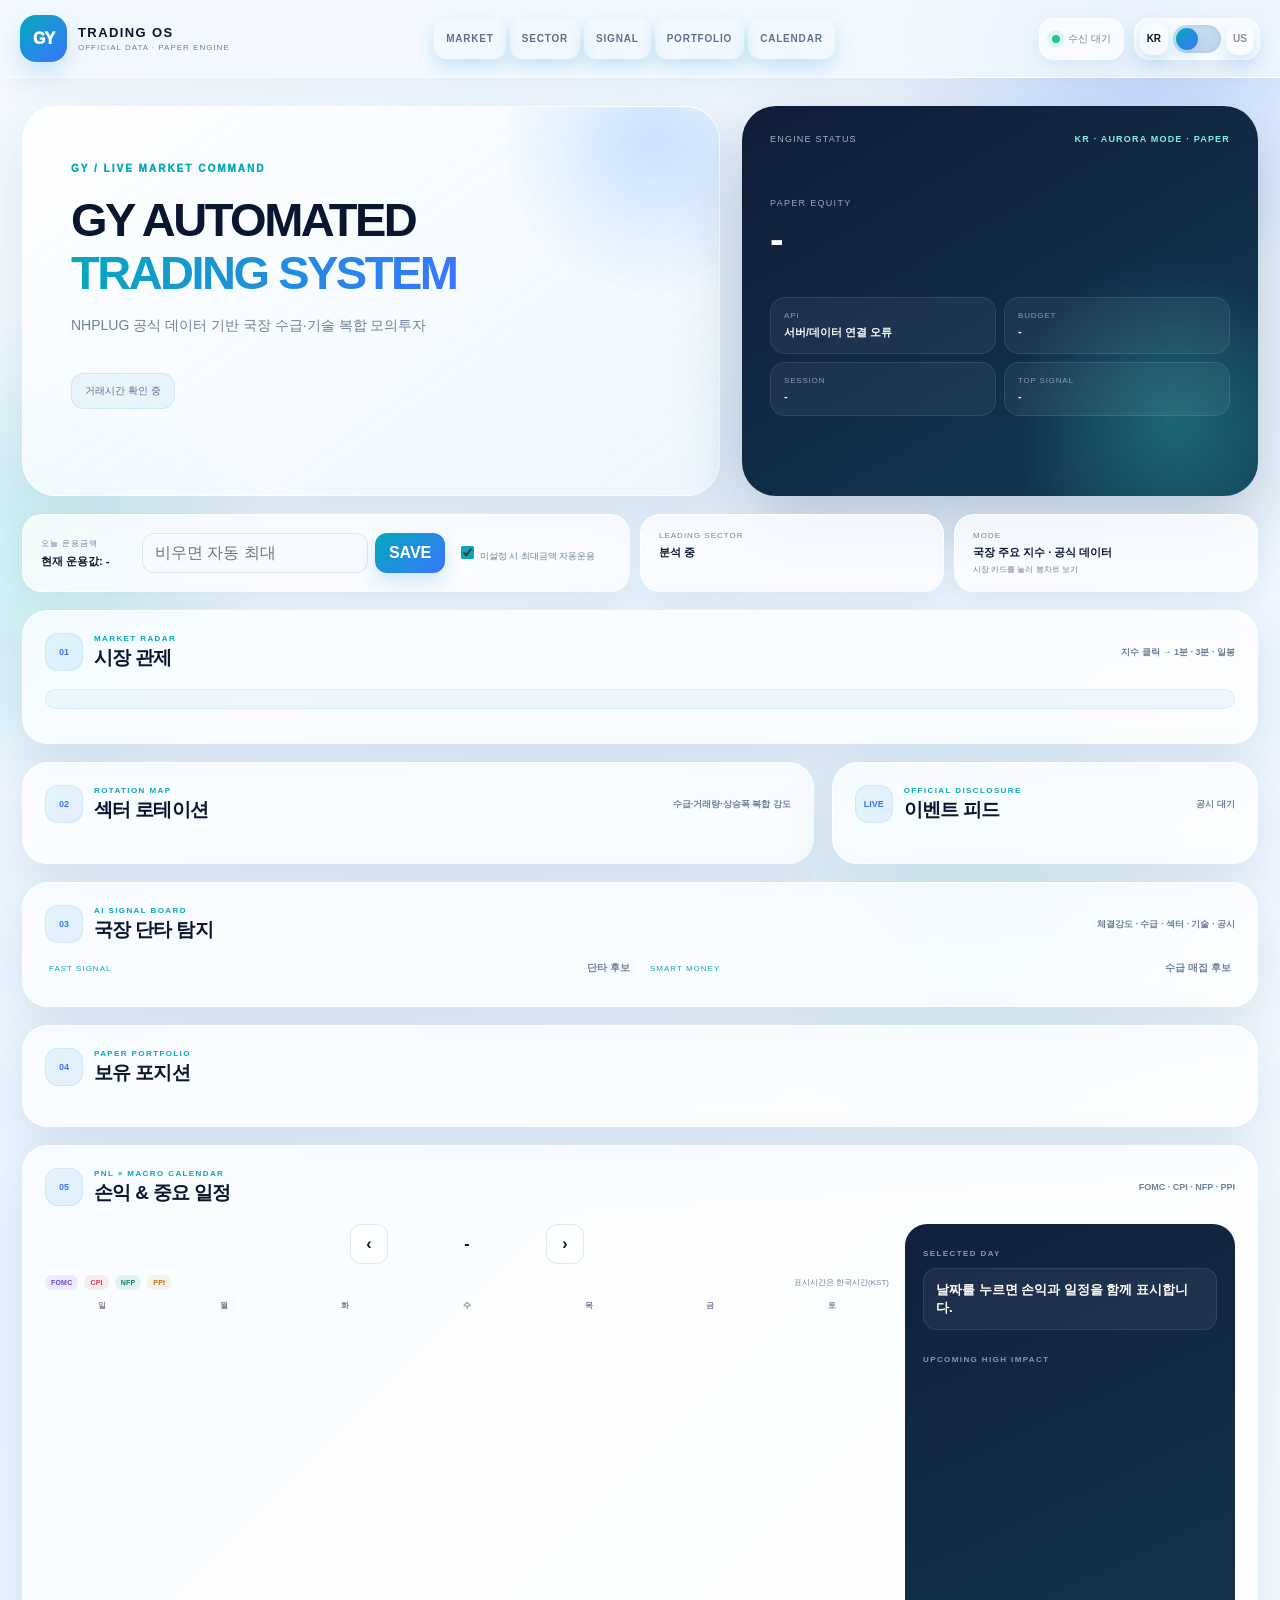
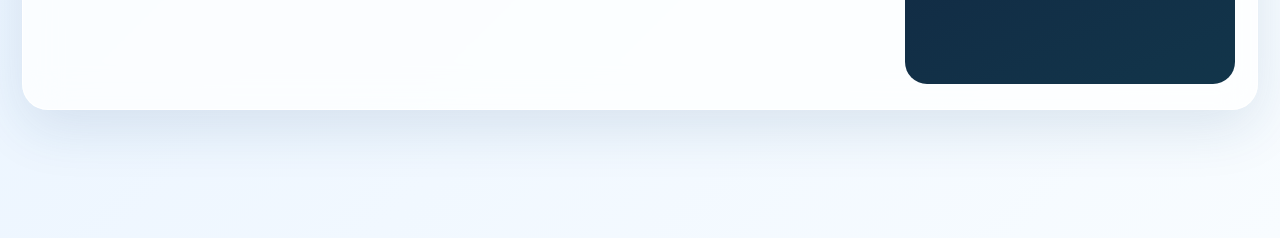
==== static/index.html @ a7fd3c82 "Add files via upload" ====
<!doctype html>
<html lang="ko">
<head>
  <meta charset="utf-8">
  <meta name="viewport" content="width=device-width,initial-scale=1,viewport-fit=cover">
  <meta name="theme-color" content="#f4f7ff">
  <title>GY Trading OS</title>
  <link rel="stylesheet" href="/static/styles.css?v=24">
</head>
<body>
  <div class="ambient ambient-a"></div><div class="ambient ambient-b"></div><div class="ambient ambient-c"></div>
  <header class="topbar">
    <a class="brand" href="#homeSec"><span class="brand-mark">GY</span><span><b>TRADING OS</b><small>OFFICIAL DATA · PAPER ENGINE</small></span></a>
    <nav class="desktop-nav">
      <button data-scroll="marketSec">MARKET</button><button data-scroll="sectorSec">SECTOR</button>
      <button data-scroll="scalpSec">SIGNAL</button><button data-scroll="holdingSec">PORTFOLIO</button><button data-scroll="profitSec">CALENDAR</button>
    </nav>
    <div class="top-actions">
      <div class="live-chip"><i></i><span id="updatedClock">수신 대기</span></div>
      <div class="market-switch" aria-label="국장 미장 전환">
        <button id="krModeLabel" class="mode-label active">KR</button>
        <button id="marketModeBtn" aria-label="시장 전환"><span></span></button>
        <button id="usModeLabel" class="mode-label">US</button>
      </div>
    </div>
  </header>

  <main class="page">
    <section id="homeSec" class="hero">
      <div class="hero-copy">
        <div class="eyebrow">GY / LIVE MARKET COMMAND</div>
        <h1>GY AUTOMATED<br><em>TRADING SYSTEM</em></h1>
        <p id="subtitle">NHPLUG 공식 데이터 기반 국장 수급·기술 복합 모의투자</p>
        <div id="scheduleCard" class="session-pill">거래시간 확인 중</div>
      </div>
      <div class="hero-console">
        <div class="console-glow"></div>
        <div class="console-head"><span>ENGINE STATUS</span><b id="engineLabel">KR · FLOW · PAPER</b></div>
        <div class="big-equity"><small>PAPER EQUITY</small><strong id="equity">-</strong></div>
        <div class="hero-metrics">
          <div><span>API</span><b id="health">확인 중</b></div>
          <div><span>BUDGET</span><b id="heroBudget">-</b></div>
          <div><span>SESSION</span><b id="heroSession">-</b></div>
          <div><span>TOP SIGNAL</span><b id="topScalp">-</b></div>
        </div>
      </div>
    </section>

    <section class="control-strip">
      <div class="budget-control">
        <div><small>오늘 운용금액</small><strong id="currentBudget">현재 운용값: -</strong></div>
        <div class="budget-line"><input id="budget" inputmode="numeric" placeholder="비우면 자동 최대"><button id="saveBudgetBtn">SAVE</button></div>
        <label><input id="autoMaxIfUnset" type="checkbox" checked> 미설정 시 최대금액 자동운용</label>
      </div>
      <div class="control-stat"><small>LEADING SECTOR</small><strong id="topSector">분석 중</strong><span id="fxNote"></span></div>
      <div class="control-stat"><small>MODE</small><strong id="marketModeCaption">국장 주요 지수 · 공식 데이터</strong><span>시장 카드를 눌러 봉차트 보기</span></div>
    </section>

    <section id="marketSec" class="section-shell market-shell">
      <div class="section-head"><div><span class="section-index">01</span><div><small>MARKET RADAR</small><h2>시장 관제</h2></div></div><b>지수 클릭 → 1분 · 3분 · 일봉</b></div>
      <div id="sessionStatus" class="session-strip"></div>
      <div id="markets" class="market-grid"></div>
    </section>

    <section class="split-grid">
      <div id="sectorSec" class="section-shell">
        <div class="section-head"><div><span class="section-index">02</span><div><small>ROTATION MAP</small><h2>섹터 로테이션</h2></div></div><b id="sectorCaption">수급·거래량·상승폭 복합 강도</b></div>
        <div id="sectors" class="sector-grid"></div>
      </div>
      <aside class="section-shell event-panel">
        <div class="section-head"><div><span class="section-index">LIVE</span><div><small>OFFICIAL DISCLOSURE</small><h2>이벤트 피드</h2></div></div><b id="eventStatus">공시 대기</b></div>
        <div id="eventList" class="event-list"></div>
      </aside>
    </section>

    <section id="scalpSec" class="section-shell signals-shell">
      <div class="section-head"><div><span class="section-index">03</span><div><small>AI SIGNAL BOARD</small><h2 id="scalpTitle">국장 단타 탐지</h2></div></div><b id="scalpCaption">체결강도 · 수급 · 섹터 · 기술 · 공시</b></div>
      <div id="candidateClosed" class="closed-board hide"><strong>장 종료</strong></div>
      <div class="signal-columns" id="candidateZone">
        <div class="signal-column"><div class="column-title"><span>FAST SIGNAL</span><b>단타 후보</b></div><div id="scalpList" class="candidate-list"></div></div>
        <div id="smartSec" class="signal-column"><div class="column-title"><span>SMART MONEY</span><b>수급 매집 후보</b></div><div id="smartList" class="candidate-list"></div></div>
      </div>
      <button id="smartNavBtn" class="hide" aria-hidden="true"></button>
    </section>

    <section id="holdingSec" class="section-shell">
      <div class="section-head"><div><span class="section-index">04</span><div><small>PAPER PORTFOLIO</small><h2>보유 포지션</h2></div></div><b id="heldCost"></b></div>
      <div id="positions" class="positions-grid"></div>
    </section>

    <section id="profitSec" class="section-shell calendar-shell">
      <div class="section-head"><div><span class="section-index">05</span><div><small>PNL × MACRO CALENDAR</small><h2>손익 & 중요 일정</h2></div></div><b>FOMC · CPI · NFP · PPI</b></div>
      <div class="calendar-layout">
        <div class="calendar-main">
          <div class="calendar-toolbar"><button id="prevMonthBtn">‹</button><strong id="profitMonthTitle">-</strong><button id="nextMonthBtn">›</button></div>
          <div class="macro-legend"><span class="tag fomc">FOMC</span><span class="tag cpi">CPI</span><span class="tag nfp">NFP</span><span class="tag ppi">PPI</span><small>표시시간은 한국시간(KST)</small></div>
          <div class="weekday-row"><div>일</div><div>월</div><div>화</div><div>수</div><div>목</div><div>금</div><div>토</div></div>
          <div id="profitCalendar" class="calendar-grid"></div>
        </div>
        <aside class="calendar-detail">
          <small>SELECTED DAY</small><div id="profitSummary" class="profit-summary">날짜를 누르면 손익과 일정을 함께 표시합니다.</div>
          <div id="macroDetailList"></div><div id="profitDetailList"></div>
          <div class="upcoming-head"><small>UPCOMING HIGH IMPACT</small></div><div id="upcomingMacroList"></div>
        </aside>
      </div>
    </section>
  </main>

  <nav class="mobile-dock"><button data-scroll="marketSec">◎<small>지수</small></button><button data-scroll="sectorSec">◇<small>섹터</small></button><button data-scroll="scalpSec">↗<small>신호</small></button><button data-scroll="holdingSec">▣<small>보유</small></button><button data-scroll="profitSec">◫<small>일정</small></button></nav>
  <script src="/static/app.js?v=24"></script>
</body>
</html>
---- static/styles.css ----
:root{
  --bg:#edf5ff;--bg2:#f8fbff;--ink:#0a1630;--ink2:#233454;--muted:#70809b;
  --panel:rgba(255,255,255,.76);--panel-strong:rgba(255,255,255,.92);--line:rgba(37,73,124,.12);
  --accent:#05a9bb;--accent2:#3975ff;--accent3:#59dfbd;--green:#00986c;--red:#e04864;--amber:#d98b16;
  --glow:rgba(37,144,214,.22);--shadow:0 18px 55px rgba(28,71,121,.12);--radius:26px;
}
*{box-sizing:border-box}html{scroll-behavior:smooth}html,body{margin:0;min-height:100%}body{
  color:var(--ink);font-family:Inter,-apple-system,BlinkMacSystemFont,"Segoe UI","Noto Sans KR",sans-serif;font-variant-numeric:tabular-nums;
  background:linear-gradient(135deg,#f6fbff 0%,#eaf4ff 42%,#f8fcff 100%);overflow-x:hidden;padding-bottom:30px;transition:.3s ease;
}
button,input{font:inherit}.ambient{position:fixed;border-radius:50%;filter:blur(2px);pointer-events:none;z-index:-1;opacity:.9}.ambient-a{width:520px;height:520px;top:-210px;right:-120px;background:radial-gradient(circle,rgba(48,119,255,.22),transparent 68%)}
.ambient-b{width:500px;height:500px;left:-220px;top:34%;background:radial-gradient(circle,rgba(0,198,183,.18),transparent 68%)}.ambient-c{width:480px;height:480px;right:5%;bottom:-260px;background:radial-gradient(circle,rgba(99,222,196,.16),transparent 68%)}
.topbar{height:78px;position:sticky;top:0;z-index:100;display:flex;align-items:center;justify-content:space-between;gap:22px;padding:10px max(20px,calc((100vw - 1500px)/2));background:rgba(244,249,255,.78);backdrop-filter:blur(22px) saturate(145%);border-bottom:1px solid rgba(255,255,255,.85);box-shadow:0 8px 30px rgba(39,79,120,.06)}
.brand{display:flex;align-items:center;gap:11px;color:var(--ink);text-decoration:none;min-width:210px}.brand-mark{width:47px;height:47px;border-radius:16px;display:grid;place-items:center;background:linear-gradient(135deg,var(--accent),var(--accent2));color:white;font-weight:950;letter-spacing:-1px;box-shadow:0 10px 24px var(--glow)}
.brand b,.brand small{display:block}.brand b{font-size:13px;letter-spacing:1.4px}.brand small{font-size:8px;color:var(--muted);letter-spacing:1px;margin-top:3px}.desktop-nav{display:flex;gap:4px;align-items:center}.desktop-nav button{border:0;background:transparent;color:#5f7190;font-size:10px;font-weight:850;letter-spacing:.8px;padding:10px 12px;border-radius:12px;cursor:pointer}.desktop-nav button:hover{background:rgba(255,255,255,.8);color:var(--accent2)}
.top-actions{display:flex;align-items:center;gap:10px}.live-chip,.market-switch{height:42px;border:1px solid rgba(255,255,255,.95);background:rgba(255,255,255,.68);box-shadow:0 8px 22px rgba(43,79,120,.08);border-radius:15px;display:flex;align-items:center}.live-chip{gap:8px;padding:0 12px;color:var(--muted);font-size:10px}.live-chip i{width:8px;height:8px;border-radius:50%;background:#20c891;box-shadow:0 0 0 5px rgba(32,200,145,.12)}
.market-switch{padding:4px 5px;gap:5px}.mode-label{border:0;background:transparent;color:#8491a6;font-size:10px;font-weight:900;padding:0 7px;cursor:pointer;min-height:32px}.mode-label.active{color:var(--ink)}#marketModeBtn{width:48px;height:28px;min-height:28px;border:0;border-radius:999px;background:linear-gradient(135deg,#cfe5f4,#bdd0ed);position:relative;cursor:pointer;padding:0;box-shadow:inset 0 1px 4px rgba(44,72,110,.12)}#marketModeBtn span{position:absolute;width:22px;height:22px;left:3px;top:3px;border-radius:50%;background:linear-gradient(135deg,var(--accent),var(--accent2));box-shadow:0 5px 12px var(--glow);transition:.22s}#marketModeBtn.us span{transform:translateX(20px)}
.page{max-width:1500px;margin:0 auto;padding:28px 22px 80px}.hero{min-height:390px;display:grid;grid-template-columns:1.15fr .85fr;gap:22px;align-items:stretch;margin-bottom:18px}.hero-copy{padding:56px 48px;border-radius:34px;position:relative;overflow:hidden;background:linear-gradient(145deg,rgba(255,255,255,.86),rgba(239,249,255,.72));border:1px solid rgba(255,255,255,.94);box-shadow:var(--shadow)}.hero-copy:before{content:"";position:absolute;width:330px;height:330px;border-radius:50%;right:-100px;top:-130px;background:radial-gradient(circle,rgba(34,125,255,.20),transparent 67%)}.eyebrow{font-size:10px;letter-spacing:2px;color:var(--accent);font-weight:950}.hero h1{font-size:47px;line-height:1.12;letter-spacing:-2.5px;margin:20px 0 15px;max-width:760px}.hero h1 em{font-style:normal;background:linear-gradient(110deg,var(--accent),var(--accent2));-webkit-background-clip:text;background-clip:text;color:transparent}.hero-copy>p{font-size:14px;color:var(--muted);line-height:1.65}.session-pill{display:inline-flex;margin-top:22px;max-width:100%;padding:10px 13px;border-radius:13px;background:rgba(15,120,180,.06);border:1px solid rgba(26,127,185,.11);color:#54718f;font-size:10px}
.hero-console{position:relative;overflow:hidden;padding:28px;border-radius:34px;background:linear-gradient(150deg,#101c38,#102c47 55%,#123c54);color:white;box-shadow:0 26px 65px rgba(17,53,84,.25)}.console-glow{position:absolute;inset:auto -90px -100px auto;width:350px;height:350px;background:radial-gradient(circle,rgba(58,230,215,.28),transparent 65%)}.console-head{display:flex;justify-content:space-between;gap:15px;align-items:center;font-size:9px;letter-spacing:1.2px;color:#9cb8ca}.console-head b{color:#80efe2}.big-equity{padding:54px 0 34px;position:relative}.big-equity small{display:block;color:#8eabc0;font-size:9px;letter-spacing:1.3px}.big-equity strong{display:block;font-size:41px;letter-spacing:-1.8px;margin-top:8px}.hero-metrics{display:grid;grid-template-columns:1fr 1fr;gap:8px;position:relative}.hero-metrics>div{padding:13px;border:1px solid rgba(255,255,255,.09);background:rgba(255,255,255,.055);border-radius:15px}.hero-metrics span{display:block;font-size:8px;color:#829eb2;letter-spacing:.8px}.hero-metrics b{display:block;font-size:11px;margin-top:5px;color:#f5fbff;white-space:nowrap;overflow:hidden;text-overflow:ellipsis}
.control-strip{display:grid;grid-template-columns:1.5fr .75fr .75fr;gap:10px;margin-bottom:18px}.budget-control,.control-stat{padding:16px 18px;border-radius:20px;background:var(--panel);border:1px solid rgba(255,255,255,.9);box-shadow:0 9px 28px rgba(34,70,110,.07);backdrop-filter:blur(16px)}.budget-control{display:grid;grid-template-columns:.85fr 1.25fr auto;align-items:center;gap:12px}.budget-control small,.control-stat small{display:block;color:var(--muted);font-size:8px;letter-spacing:1px}.budget-control strong,.control-stat strong{display:block;margin-top:5px;font-size:11px}.budget-control label{font-size:9px;color:var(--muted);white-space:nowrap}.budget-control input{accent-color:var(--accent)}.budget-line{display:flex;gap:7px}.budget-line input{height:40px;min-width:0;flex:1;border:1px solid var(--line);background:rgba(247,251,255,.9);border-radius:12px;padding:0 12px;outline:0;color:var(--ink)}.budget-line input:focus{border-color:rgba(39,122,233,.35);box-shadow:0 0 0 4px rgba(55,133,245,.07)}button{border:0;min-height:40px;border-radius:12px;padding:0 14px;background:linear-gradient(135deg,var(--accent),var(--accent2));color:white;font-weight:850;cursor:pointer;box-shadow:0 8px 18px var(--glow)}.control-stat span{display:block;color:var(--muted);font-size:8px;margin-top:4px;line-height:1.4}
.section-shell{scroll-margin-top:96px;background:var(--panel);border:1px solid rgba(255,255,255,.92);border-radius:var(--radius);box-shadow:var(--shadow);backdrop-filter:blur(18px) saturate(130%);padding:22px;margin-bottom:18px}.section-head{display:flex;justify-content:space-between;align-items:center;gap:12px;margin-bottom:18px}.section-head>div{display:flex;align-items:center;gap:11px}.section-head small{display:block;font-size:8px;letter-spacing:1.4px;color:var(--accent);font-weight:900}.section-head h2{font-size:19px;margin:2px 0 0;letter-spacing:-.7px}.section-head>b{font-size:9px;color:var(--muted);font-weight:650}.section-index{min-width:38px;height:38px;padding:0 8px;border-radius:13px;background:linear-gradient(135deg,rgba(0,180,187,.10),rgba(59,118,255,.11));color:var(--accent2);display:grid;place-items:center;font-size:9px;font-weight:900;border:1px solid rgba(45,127,221,.10)}.session-strip{font-size:9px;color:#54728f;background:rgba(58,133,221,.06);border:1px solid rgba(58,133,221,.09);padding:9px 11px;border-radius:11px;margin-bottom:12px}.session-strip[hidden]{display:none}
.market-grid{display:grid;grid-template-columns:repeat(5,minmax(0,1fr));gap:10px}.market-card{position:relative;overflow:hidden;min-height:185px;padding:17px;border-radius:21px;background:linear-gradient(155deg,rgba(255,255,255,.96),rgba(241,248,255,.82));border:1px solid rgba(46,98,156,.10);cursor:pointer;transition:.2s;box-shadow:0 10px 28px rgba(31,73,120,.06)}.market-card:after{content:"↗";position:absolute;right:14px;top:13px;font-size:12px;color:#9aaac0}.market-card:hover{transform:translateY(-4px);box-shadow:0 17px 38px rgba(31,73,120,.13);border-color:rgba(42,122,210,.18)}.market-card .market-label{font-size:10px;color:var(--muted);font-weight:800}.market-card strong{display:block;margin:12px 0 3px;font-size:23px;letter-spacing:-.8px}.delta{font-size:10px}.pos{color:var(--green)!important}.neg{color:var(--red)!important}.spark{width:100%;height:48px;margin:12px 0 5px}.spark polyline{fill:none;stroke:url(#none);stroke:var(--accent2);stroke-width:1.8}.spark line{stroke:rgba(69,98,136,.10)}.source-note{font-size:8px;color:#8a99ae;white-space:nowrap;overflow:hidden;text-overflow:ellipsis}.chart-hint{font-size:8px;color:var(--accent2);font-weight:800;margin-top:6px}
.split-grid{display:grid;grid-template-columns:1.3fr .7fr;gap:18px}.sector-grid{display:grid;grid-template-columns:repeat(3,1fr);gap:9px}.sector-card{padding:15px;border-radius:18px;background:rgba(255,255,255,.58);border:1px solid var(--line)}.sector-card .rank{font-size:8px;color:var(--accent2);font-weight:800}.sector-card b{display:block;margin:7px 0 10px;font-size:13px}.sector-meta{display:grid;grid-template-columns:1fr 1fr;gap:5px;color:var(--muted);font-size:8px}.strength-bar{height:5px;border-radius:999px;background:rgba(50,78,114,.08);overflow:hidden;margin-top:11px}.strength-bar i{display:block;height:100%;background:linear-gradient(90deg,var(--accent),var(--accent2));border-radius:inherit}.event-panel{max-height:540px;overflow:auto}.event-list{display:grid;gap:8px}.event-item{padding:12px;border-radius:15px;background:rgba(255,255,255,.58);border:1px solid var(--line)}.event-head{display:flex;justify-content:space-between;gap:8px}.event-label,.event-tag{font-size:8px;padding:4px 6px;border-radius:7px;background:rgba(0,159,110,.08);color:var(--green);font-weight:800}.event-label.negative,.event-tag.negative{background:rgba(224,72,100,.08);color:var(--red)}.event-item b{display:block;font-size:10px;line-height:1.5;margin:7px 0 4px}.event-item small,.event-item a{font-size:8px;color:var(--muted);text-decoration:none}
.signals-shell{overflow:hidden}.signal-columns{display:grid;grid-template-columns:1fr 1fr;gap:12px}.signal-column{min-width:0}.column-title{display:flex;align-items:center;justify-content:space-between;padding:0 4px 9px}.column-title span{font-size:8px;letter-spacing:1px;color:var(--accent)}.column-title b{font-size:10px;color:var(--muted)}.candidate-list{display:grid;gap:8px}.candidate{padding:16px;border-radius:19px;background:rgba(255,255,255,.65);border:1px solid var(--line);cursor:pointer;transition:.18s}.candidate:hover{transform:translateY(-2px);background:rgba(255,255,255,.92);box-shadow:0 12px 28px rgba(31,73,120,.08)}.candidate-top{display:flex;justify-content:space-between;gap:10px}.candidate-name b{font-size:12px}.candidate-name small{display:block;color:var(--muted);font-size:8px;margin-top:3px}.score-badge{width:48px;height:48px;display:grid;place-items:center;border-radius:16px;background:linear-gradient(135deg,var(--accent),var(--accent2));color:white;font-weight:950;box-shadow:0 8px 18px var(--glow)}.reason-row{display:flex;flex-wrap:wrap;gap:5px;margin:9px 0}.pill{font-size:8px;padding:4px 7px;border-radius:999px;color:#5d7292;background:rgba(42,122,210,.06);border:1px solid rgba(42,122,210,.08)}.metrics{display:grid;grid-template-columns:repeat(5,1fr);gap:5px}.metric{padding:8px;border-radius:11px;background:rgba(242,248,255,.72);border:1px solid rgba(55,94,140,.07);min-width:0}.metric span{display:block;font-size:7px;color:var(--muted)}.metric b{display:block;margin-top:4px;font-size:9px;white-space:nowrap;overflow:hidden;text-overflow:ellipsis}.smart-condition{font-size:8px;color:var(--amber);margin-top:7px}.closed-board{min-height:180px;display:flex;flex-direction:column;align-items:center;justify-content:center;text-align:center;border-radius:22px;background:linear-gradient(135deg,rgba(231,242,254,.82),rgba(250,252,255,.9));border:1px dashed rgba(59,118,180,.20)}.closed-board span{font-size:9px;letter-spacing:2px;color:var(--accent2);font-weight:900}.closed-board strong{font-size:20px;margin:10px 0 5px}.closed-board p{font-size:10px;color:var(--muted);margin:0}.hide{display:none!important}
.positions-grid{display:grid;grid-template-columns:repeat(2,1fr);gap:8px}.position-row,.profit-row{display:flex;align-items:center;justify-content:space-between;gap:12px;padding:14px;border-radius:17px;background:rgba(255,255,255,.6);border:1px solid var(--line);cursor:pointer}.position-row b,.profit-row b{font-size:11px}.position-row small,.profit-row small{font-size:8px;color:var(--muted)}.position-right{text-align:right}.strategy-tag{font-size:7px;padding:3px 6px;border-radius:6px;background:rgba(0,168,184,.08);color:var(--accent);font-weight:850}
.calendar-shell{padding-bottom:25px}.calendar-layout{display:grid;grid-template-columns:minmax(0,1fr) 330px;gap:16px}.calendar-main{min-width:0}.calendar-toolbar{display:flex;align-items:center;justify-content:center;gap:14px;margin-bottom:11px}.calendar-toolbar button{width:38px;height:38px;padding:0;background:rgba(255,255,255,.7);color:var(--ink);border:1px solid var(--line);box-shadow:none}.calendar-toolbar strong{font-size:16px;min-width:130px;text-align:center}.macro-legend{display:flex;align-items:center;gap:6px;margin-bottom:10px;flex-wrap:wrap}.macro-legend small{font-size:8px;color:var(--muted);margin-left:auto}.tag,.macro-chip{display:inline-flex;align-items:center;border-radius:7px;padding:4px 6px;font-size:7px;font-weight:900;letter-spacing:.2px}.fomc{background:rgba(133,75,255,.11);color:#6f43d9}.cpi{background:rgba(225,83,105,.10);color:#d03f5b}.nfp{background:rgba(0,158,111,.10);color:#008a61}.ppi{background:rgba(232,151,34,.11);color:#bd7311}.weekday-row,.calendar-grid{display:grid;grid-template-columns:repeat(7,1fr);gap:7px}.weekday-row{margin-bottom:7px}.weekday-row div{text-align:center;font-size:8px;color:var(--muted);font-weight:800}.day-cell{min-height:108px;padding:8px;border-radius:16px;background:rgba(255,255,255,.64);border:1px solid var(--line);color:var(--ink);box-shadow:none;text-align:left;overflow:hidden}.day-cell:hover,.day-cell.active{background:rgba(255,255,255,.97);border-color:rgba(52,122,214,.30);box-shadow:0 9px 22px rgba(31,73,120,.08)}.day-cell .d{font-size:10px;font-weight:900}.day-cell .macro-stack{display:flex;flex-wrap:wrap;gap:3px;margin-top:7px;min-height:19px}.day-cell .p{font-size:8px;font-weight:850;margin-top:8px;white-space:nowrap;overflow:hidden;text-overflow:ellipsis}.day-cell.today .d{display:inline-grid;place-items:center;width:24px;height:24px;border-radius:9px;background:linear-gradient(135deg,var(--accent),var(--accent2));color:white}.calendar-detail{border-radius:22px;background:linear-gradient(155deg,#11203e,#12354a);color:white;padding:18px;min-height:460px}.calendar-detail>small,.upcoming-head small{font-size:8px;color:#7e9eb5;letter-spacing:1.4px;font-weight:900}.profit-summary{font-size:13px;font-weight:850;margin:8px 0 12px;padding:12px;border-radius:13px;background:rgba(255,255,255,.06);border:1px solid rgba(255,255,255,.08)}.calendar-detail .profit-row{background:rgba(255,255,255,.05);border-color:rgba(255,255,255,.08);color:white;cursor:default}.calendar-detail .profit-row small{color:#88a4b8}.macro-detail{padding:10px 11px;margin-bottom:7px;border-radius:13px;background:rgba(255,255,255,.06);border:1px solid rgba(255,255,255,.08)}.macro-detail .tag{margin-right:6px}.macro-detail b{display:block;font-size:10px;margin:7px 0 3px}.macro-detail span,.macro-detail a{font-size:8px;color:#91adc1;text-decoration:none}.upcoming-head{margin:18px 0 8px}.upcoming-item{display:flex;gap:9px;padding:9px 0;border-top:1px solid rgba(255,255,255,.08)}.upcoming-item:first-child{border-top:0}.upcoming-item .date{font-size:9px;font-weight:900;color:#82e9dd;min-width:48px}.upcoming-item b{font-size:9px;display:block}.upcoming-item small{font-size:7px;color:#85a1b5;display:block;margin-top:2px}.empty{padding:18px;text-align:center;color:var(--muted);font-size:9px;border:1px dashed var(--line);border-radius:14px}.calendar-detail .empty{color:#83a0b4;border-color:rgba(255,255,255,.1)}
.mobile-dock{display:none}
/* US mode = a clearly different violet / rose identity */
body[data-market="US"]{--accent:#7a51ff;--accent2:#d245df;--accent3:#7396ff;--glow:rgba(130,74,255,.23);background:linear-gradient(135deg,#f8f4ff 0%,#f1ebff 42%,#fff7fd 100%)}body[data-market="US"] .ambient-a{background:radial-gradient(circle,rgba(125,72,255,.24),transparent 68%)}body[data-market="US"] .ambient-b{background:radial-gradient(circle,rgba(224,70,201,.15),transparent 68%)}body[data-market="US"] .hero-copy{background:linear-gradient(145deg,rgba(255,255,255,.88),rgba(248,240,255,.75))}body[data-market="US"] .hero-console,body[data-market="US"] .calendar-detail{background:linear-gradient(145deg,#1c153e,#3b1951 58%,#5a205d)}body[data-market="US"] #marketModeBtn{background:#e3d5ff}body[data-market="US"] .market-card{background:linear-gradient(155deg,rgba(255,255,255,.96),rgba(249,241,255,.86))}
/* Detail / candle pages */
.detail-body,.stock-body{padding:0}.detail-topbar,.stock-topbar{max-width:1500px;margin:18px auto 0;min-height:92px;padding:15px 18px;display:grid;grid-template-columns:130px 1fr auto;gap:16px;align-items:center;background:rgba(255,255,255,.78);border:1px solid rgba(255,255,255,.95);border-radius:24px;box-shadow:var(--shadow);backdrop-filter:blur(18px);position:sticky;top:10px;z-index:50}.ghost-btn{background:rgba(242,247,253,.85);border:1px solid var(--line);color:var(--ink2);box-shadow:none}.detail-title small,.stock-title .eyebrow{font-size:8px;letter-spacing:1.5px;color:var(--accent);font-weight:900}.detail-title h1,.stock-title h1{font-size:22px;margin:4px 0 2px}.detail-title p,.stock-title p{font-size:9px;color:var(--muted);margin:0}.detail-quote,.stock-price-box{text-align:right;padding:10px 13px;border-radius:16px;background:rgba(245,249,255,.85);border:1px solid var(--line)}.detail-quote small,.stock-price-box span{display:block;color:var(--muted);font-size:8px}.detail-quote strong,.stock-price-box strong{display:block;font-size:20px;margin-top:3px;color:var(--accent2)}.detail-quote span{font-size:9px}.detail-page,.stock-page{max-width:1500px;margin:0 auto;padding:18px 22px 45px}.index-chart-panel,.chart-panel{margin-top:0}.tf-group{display:flex;gap:6px}.tf{min-height:34px;background:rgba(244,248,253,.9);color:var(--muted);box-shadow:none;border:1px solid var(--line);padding:0 11px}.tf.active{background:linear-gradient(135deg,var(--accent),var(--accent2));color:white;border-color:transparent;box-shadow:0 8px 18px var(--glow)}.chart-toolbar,.chart-foot{display:flex;justify-content:space-between;gap:10px;color:var(--muted);font-size:8px;margin:9px 0}.candle-wrap{height:560px;position:relative;border-radius:22px;overflow:hidden;background:linear-gradient(180deg,#101d36,#0b172b);border:1px solid rgba(20,54,88,.25);box-shadow:inset 0 1px 0 rgba(255,255,255,.04)}#candleCanvas,#indexCandleCanvas{display:block;width:100%;height:100%;cursor:crosshair;touch-action:none}.chart-tooltip{position:absolute;z-index:10;min-width:175px;padding:10px;border-radius:12px;background:rgba(6,13,27,.94);color:white;border:1px solid rgba(255,255,255,.12);font-size:9px;pointer-events:none;box-shadow:0 14px 30px rgba(0,0,0,.25)}.chart-tooltip b,.chart-tooltip span{display:block}.chart-tooltip span{color:#a9bdd0;margin-top:3px}.chart-foot{padding:0 4px}.detail-grid{display:grid;grid-template-columns:1fr 1fr;gap:14px}.score-grid{display:grid;grid-template-columns:repeat(5,1fr);gap:7px}.score-tile,.flow-grid>div{padding:12px;border-radius:15px;background:rgba(255,255,255,.6);border:1px solid var(--line)}.score-tile{text-align:center}.score-tile span,.flow-grid span{display:block;color:var(--muted);font-size:8px}.score-tile strong{display:block;margin-top:5px;font-size:17px}.score-tile.active{border-color:rgba(45,124,215,.25);background:rgba(239,248,255,.9)}.reason-stack{display:flex;flex-wrap:wrap;gap:5px;margin-top:10px}.reason-stack>span{padding:5px 7px;border-radius:8px;background:rgba(53,121,210,.06);font-size:8px;color:#607493}.flow-grid{display:grid;grid-template-columns:repeat(5,1fr);gap:7px}.flow-grid b{display:block;font-size:10px;margin-top:4px}.breakdown{display:grid;gap:8px}.break-row{display:grid;grid-template-columns:80px 1fr 35px;align-items:center;gap:8px;font-size:8px}.break-row span{color:var(--muted)}.break-row>div{height:5px;background:rgba(50,80,115,.08);border-radius:999px;overflow:hidden}.break-row i{display:block;height:100%;background:linear-gradient(90deg,var(--accent),var(--accent2))}.break-row b{text-align:right}.stock-page .event-item{background:rgba(255,255,255,.55)}
@media(max-width:1150px){.desktop-nav{display:none}.market-grid{grid-template-columns:repeat(3,1fr)}.split-grid{grid-template-columns:1fr}.event-panel{max-height:none}.control-strip{grid-template-columns:1fr 1fr}.budget-control{grid-column:1/-1}.calendar-layout{grid-template-columns:1fr 300px}}
@media(max-width:820px){body{padding-bottom:76px}.topbar{height:auto;min-height:72px;padding:9px 12px}.brand{min-width:0}.brand small{display:none}.live-chip{display:none}.page{padding:16px 10px 70px}.hero{grid-template-columns:1fr;min-height:0}.hero-copy{padding:35px 24px}.hero h1{font-size:34px}.hero-console{padding:22px}.big-equity{padding:28px 0 24px}.big-equity strong{font-size:32px}.control-strip{grid-template-columns:1fr}.budget-control{display:flex;flex-direction:column;align-items:stretch}.market-grid{grid-template-columns:repeat(2,1fr)}.sector-grid{grid-template-columns:repeat(2,1fr)}.signal-columns{grid-template-columns:1fr}.positions-grid{grid-template-columns:1fr}.calendar-layout{grid-template-columns:1fr}.calendar-detail{min-height:0}.day-cell{min-height:88px;padding:6px}.macro-legend small{width:100%;margin-left:0}.mobile-dock{position:fixed;left:10px;right:10px;bottom:8px;z-index:120;height:60px;padding:6px;display:grid;grid-template-columns:repeat(5,1fr);gap:3px;border-radius:20px;background:rgba(16,29,54,.92);backdrop-filter:blur(16px);box-shadow:0 14px 35px rgba(10,27,50,.25)}.mobile-dock button{background:transparent;box-shadow:none;min-height:48px;padding:3px;color:#c5d5e4;font-size:15px}.mobile-dock small{display:block;font-size:7px;margin-top:2px}.detail-topbar,.stock-topbar{margin:8px;top:6px;grid-template-columns:auto 1fr;border-radius:20px}.detail-quote,.stock-price-box{grid-column:1/-1;text-align:left}.detail-page,.stock-page{padding:10px}.candle-wrap{height:430px}.detail-grid{grid-template-columns:1fr}.flow-grid{grid-template-columns:repeat(2,1fr)}}
@media(max-width:560px){.brand b{font-size:11px}.brand-mark{width:40px;height:40px}.top-actions{gap:4px}.market-switch{height:38px}.hero-copy{padding:28px 18px}.hero h1{font-size:29px;letter-spacing:-1.5px}.section-shell{padding:15px;border-radius:20px}.section-head{align-items:flex-start}.section-head>b{max-width:46%;text-align:right;line-height:1.4}.market-grid,.sector-grid{grid-template-columns:1fr}.market-card{min-height:155px}.metrics{grid-template-columns:repeat(2,1fr)}.calendar-grid,.weekday-row{gap:3px}.day-cell{min-height:82px;border-radius:11px;padding:5px}.day-cell .macro-stack{gap:2px;margin-top:5px}.macro-chip{padding:3px 4px;font-size:6px}.day-cell .p{font-size:7px}.score-grid{grid-template-columns:repeat(3,1fr)}.candle-wrap{height:370px}.chart-toolbar,.chart-foot{flex-direction:column}.tf-group{flex-wrap:wrap;justify-content:flex-end}}
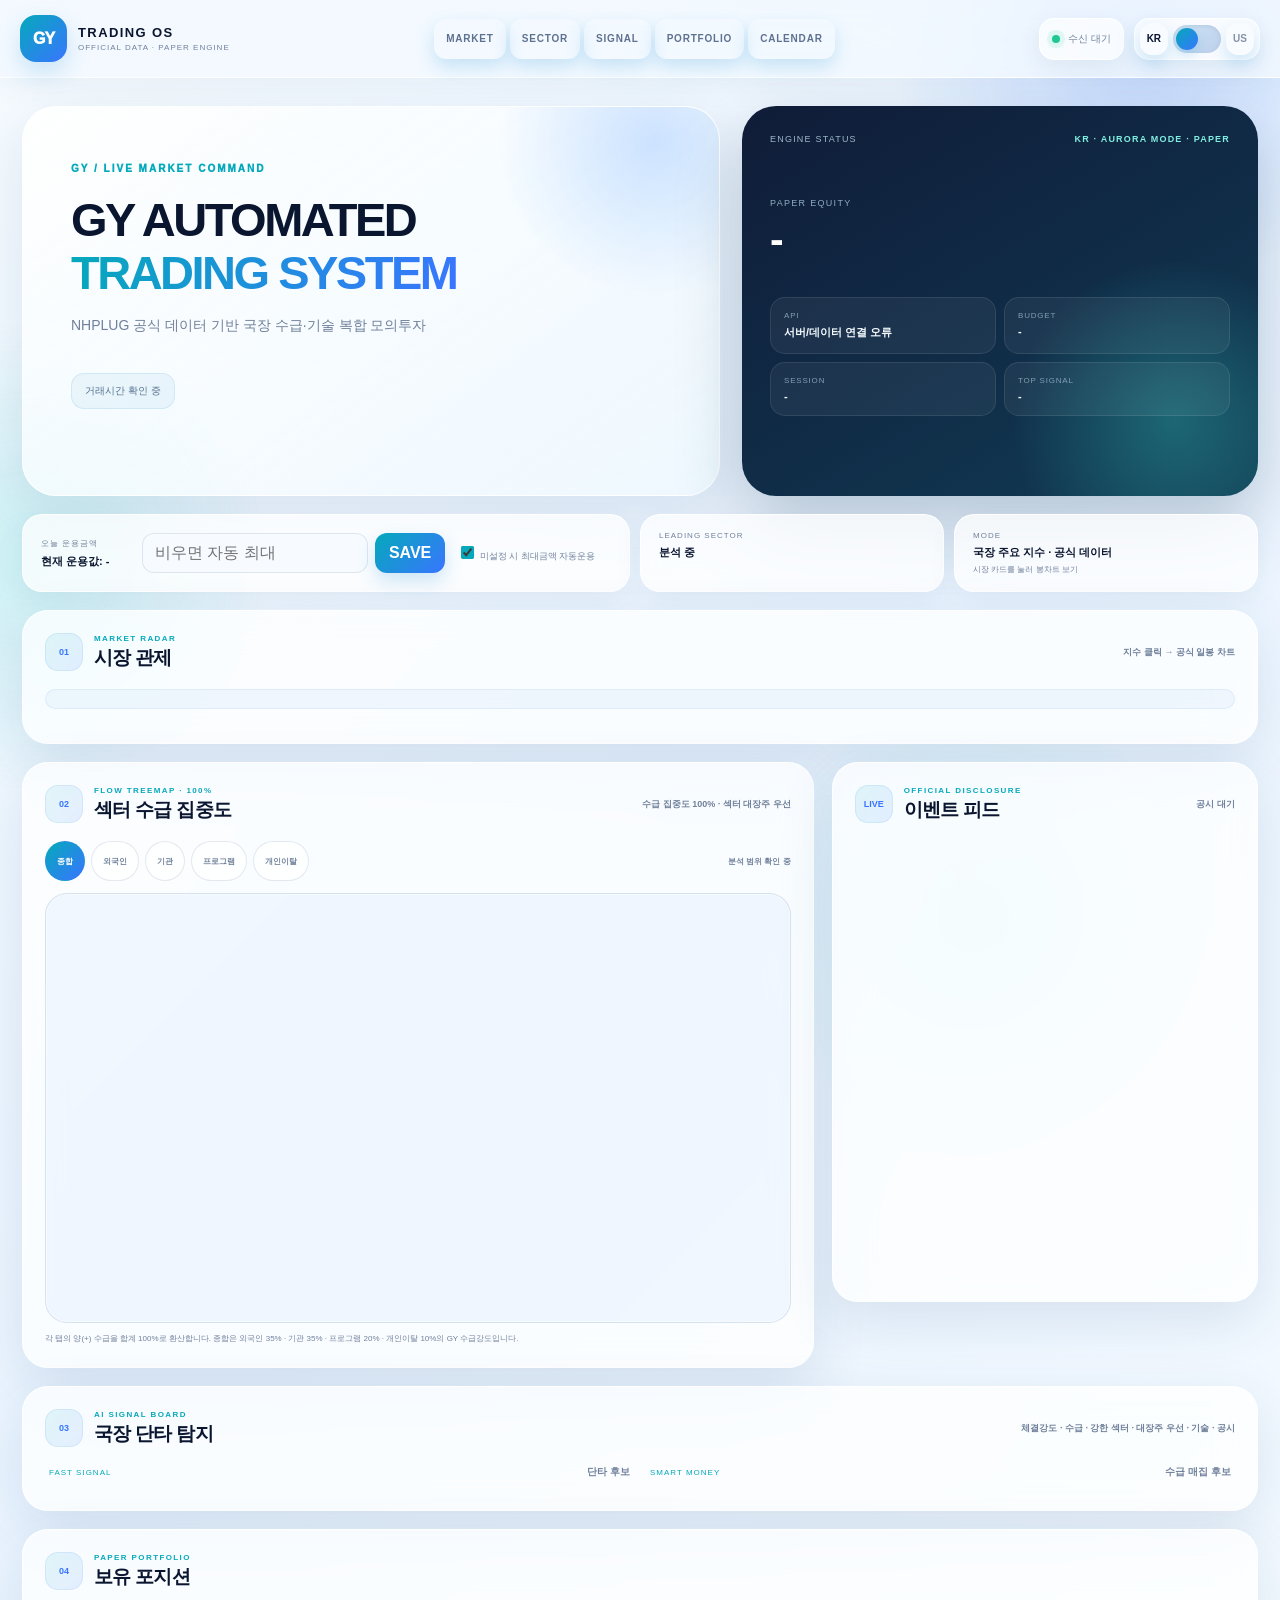
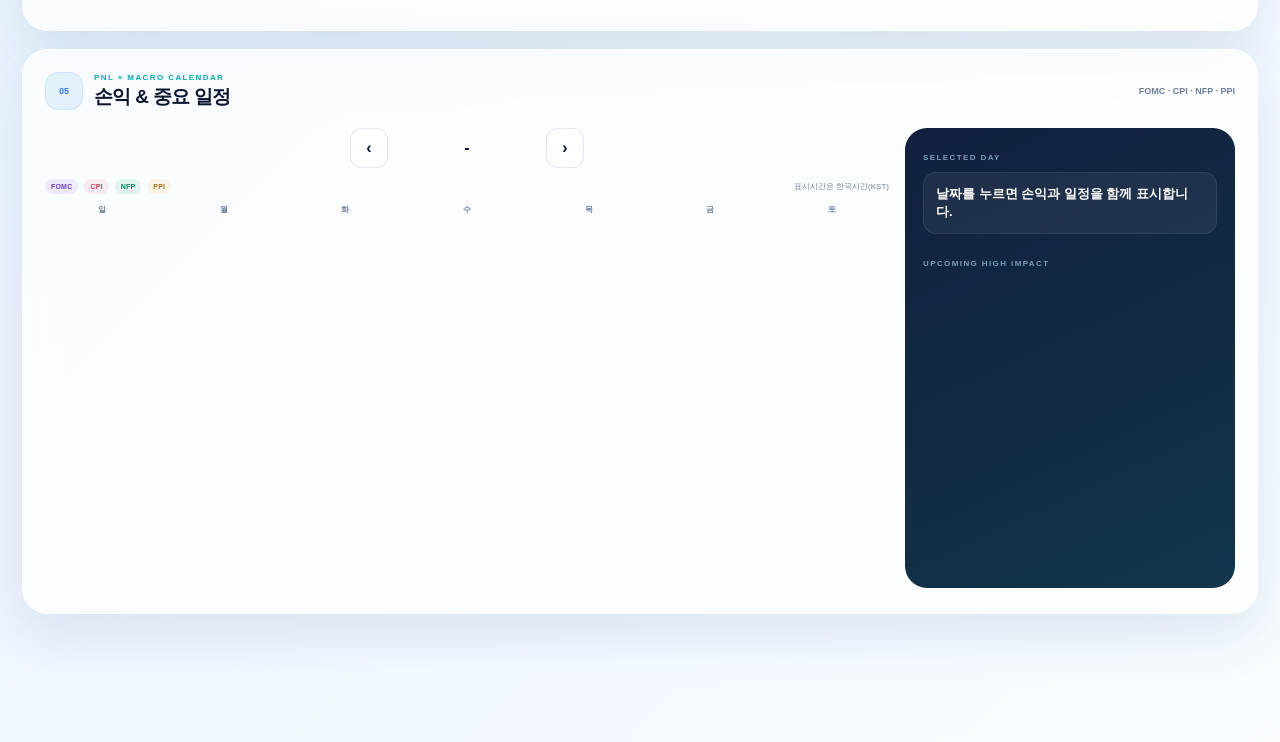
==== commit 4bf5e589: "Add files via upload" ====
--- a/static/index.html
+++ b/static/index.html
@@ -5,7 +5,7 @@
   <meta name="viewport" content="width=device-width,initial-scale=1,viewport-fit=cover">
   <meta name="theme-color" content="#f4f7ff">
   <title>GY Trading OS</title>
-  <link rel="stylesheet" href="/static/styles.css?v=24">
+  <link rel="stylesheet" href="/static/styles.css?v=27">
 </head>
 <body>
   <div class="ambient ambient-a"></div><div class="ambient ambient-b"></div><div class="ambient ambient-c"></div>
@@ -57,15 +57,26 @@
     </section>
 
     <section id="marketSec" class="section-shell market-shell">
-      <div class="section-head"><div><span class="section-index">01</span><div><small>MARKET RADAR</small><h2>시장 관제</h2></div></div><b>지수 클릭 → 1분 · 3분 · 일봉</b></div>
+      <div class="section-head"><div><span class="section-index">01</span><div><small>MARKET RADAR</small><h2>시장 관제</h2></div></div><b>지수 클릭 → 공식 일봉 차트</b></div>
       <div id="sessionStatus" class="session-strip"></div>
       <div id="markets" class="market-grid"></div>
     </section>
 
     <section class="split-grid">
       <div id="sectorSec" class="section-shell">
-        <div class="section-head"><div><span class="section-index">02</span><div><small>ROTATION MAP</small><h2>섹터 로테이션</h2></div></div><b id="sectorCaption">수급·거래량·상승폭 복합 강도</b></div>
-        <div id="sectors" class="sector-grid"></div>
+        <div class="section-head"><div><span class="section-index">02</span><div><small>FLOW TREEMAP · 100%</small><h2>섹터 수급 집중도</h2></div></div><b id="sectorCaption">수급이 몰린 곳을 100% 기준으로 시각화</b></div>
+        <div class="sector-toolbar">
+          <div class="flow-tabs" role="tablist">
+            <button class="flow-tab active" data-sector-metric="composite">종합</button>
+            <button class="flow-tab" data-sector-metric="foreign">외국인</button>
+            <button class="flow-tab" data-sector-metric="institution">기관</button>
+            <button class="flow-tab" data-sector-metric="program">프로그램</button>
+            <button class="flow-tab" data-sector-metric="person_exit">개인이탈</button>
+          </div>
+          <span id="sectorCoverage" class="coverage-note">분석 범위 확인 중</span>
+        </div>
+        <div id="sectors" class="flow-treemap"></div>
+        <div class="flow-explain">각 탭의 양(+) 수급을 합계 100%로 환산합니다. 종합은 외국인 35% · 기관 35% · 프로그램 20% · 개인이탈 10%의 GY 수급강도입니다.</div>
       </div>
       <aside class="section-shell event-panel">
         <div class="section-head"><div><span class="section-index">LIVE</span><div><small>OFFICIAL DISCLOSURE</small><h2>이벤트 피드</h2></div></div><b id="eventStatus">공시 대기</b></div>
@@ -106,7 +117,15 @@
     </section>
   </main>
 
+
+  <div id="sectorModal" class="sector-modal hide" aria-hidden="true">
+    <div class="sector-modal-backdrop" data-sector-close></div>
+    <section class="sector-modal-card" role="dialog" aria-modal="true" aria-labelledby="sectorModalTitle">
+      <div class="sector-modal-head"><div><small>SECTOR CONSTITUENTS</small><h2 id="sectorModalTitle">섹터</h2><p id="sectorModalSummary">불러오는 중</p></div><button class="sector-close" data-sector-close>×</button></div>
+      <div id="sectorMemberList" class="sector-member-list"></div>
+    </section>
+  </div>
   <nav class="mobile-dock"><button data-scroll="marketSec">◎<small>지수</small></button><button data-scroll="sectorSec">◇<small>섹터</small></button><button data-scroll="scalpSec">↗<small>신호</small></button><button data-scroll="holdingSec">▣<small>보유</small></button><button data-scroll="profitSec">◫<small>일정</small></button></nav>
-  <script src="/static/app.js?v=24"></script>
+  <script src="/static/app.js?v=27"></script>
 </body>
 </html>
--- a/static/styles.css
+++ b/static/styles.css
@@ -20,7 +20,7 @@
 .control-strip{display:grid;grid-template-columns:1.5fr .75fr .75fr;gap:10px;margin-bottom:18px}.budget-control,.control-stat{padding:16px 18px;border-radius:20px;background:var(--panel);border:1px solid rgba(255,255,255,.9);box-shadow:0 9px 28px rgba(34,70,110,.07);backdrop-filter:blur(16px)}.budget-control{display:grid;grid-template-columns:.85fr 1.25fr auto;align-items:center;gap:12px}.budget-control small,.control-stat small{display:block;color:var(--muted);font-size:8px;letter-spacing:1px}.budget-control strong,.control-stat strong{display:block;margin-top:5px;font-size:11px}.budget-control label{font-size:9px;color:var(--muted);white-space:nowrap}.budget-control input{accent-color:var(--accent)}.budget-line{display:flex;gap:7px}.budget-line input{height:40px;min-width:0;flex:1;border:1px solid var(--line);background:rgba(247,251,255,.9);border-radius:12px;padding:0 12px;outline:0;color:var(--ink)}.budget-line input:focus{border-color:rgba(39,122,233,.35);box-shadow:0 0 0 4px rgba(55,133,245,.07)}button{border:0;min-height:40px;border-radius:12px;padding:0 14px;background:linear-gradient(135deg,var(--accent),var(--accent2));color:white;font-weight:850;cursor:pointer;box-shadow:0 8px 18px var(--glow)}.control-stat span{display:block;color:var(--muted);font-size:8px;margin-top:4px;line-height:1.4}
 .section-shell{scroll-margin-top:96px;background:var(--panel);border:1px solid rgba(255,255,255,.92);border-radius:var(--radius);box-shadow:var(--shadow);backdrop-filter:blur(18px) saturate(130%);padding:22px;margin-bottom:18px}.section-head{display:flex;justify-content:space-between;align-items:center;gap:12px;margin-bottom:18px}.section-head>div{display:flex;align-items:center;gap:11px}.section-head small{display:block;font-size:8px;letter-spacing:1.4px;color:var(--accent);font-weight:900}.section-head h2{font-size:19px;margin:2px 0 0;letter-spacing:-.7px}.section-head>b{font-size:9px;color:var(--muted);font-weight:650}.section-index{min-width:38px;height:38px;padding:0 8px;border-radius:13px;background:linear-gradient(135deg,rgba(0,180,187,.10),rgba(59,118,255,.11));color:var(--accent2);display:grid;place-items:center;font-size:9px;font-weight:900;border:1px solid rgba(45,127,221,.10)}.session-strip{font-size:9px;color:#54728f;background:rgba(58,133,221,.06);border:1px solid rgba(58,133,221,.09);padding:9px 11px;border-radius:11px;margin-bottom:12px}.session-strip[hidden]{display:none}
 .market-grid{display:grid;grid-template-columns:repeat(5,minmax(0,1fr));gap:10px}.market-card{position:relative;overflow:hidden;min-height:185px;padding:17px;border-radius:21px;background:linear-gradient(155deg,rgba(255,255,255,.96),rgba(241,248,255,.82));border:1px solid rgba(46,98,156,.10);cursor:pointer;transition:.2s;box-shadow:0 10px 28px rgba(31,73,120,.06)}.market-card:after{content:"↗";position:absolute;right:14px;top:13px;font-size:12px;color:#9aaac0}.market-card:hover{transform:translateY(-4px);box-shadow:0 17px 38px rgba(31,73,120,.13);border-color:rgba(42,122,210,.18)}.market-card .market-label{font-size:10px;color:var(--muted);font-weight:800}.market-card strong{display:block;margin:12px 0 3px;font-size:23px;letter-spacing:-.8px}.delta{font-size:10px}.pos{color:var(--green)!important}.neg{color:var(--red)!important}.spark{width:100%;height:48px;margin:12px 0 5px}.spark polyline{fill:none;stroke:url(#none);stroke:var(--accent2);stroke-width:1.8}.spark line{stroke:rgba(69,98,136,.10)}.source-note{font-size:8px;color:#8a99ae;white-space:nowrap;overflow:hidden;text-overflow:ellipsis}.chart-hint{font-size:8px;color:var(--accent2);font-weight:800;margin-top:6px}
-.split-grid{display:grid;grid-template-columns:1.3fr .7fr;gap:18px}.sector-grid{display:grid;grid-template-columns:repeat(3,1fr);gap:9px}.sector-card{padding:15px;border-radius:18px;background:rgba(255,255,255,.58);border:1px solid var(--line)}.sector-card .rank{font-size:8px;color:var(--accent2);font-weight:800}.sector-card b{display:block;margin:7px 0 10px;font-size:13px}.sector-meta{display:grid;grid-template-columns:1fr 1fr;gap:5px;color:var(--muted);font-size:8px}.strength-bar{height:5px;border-radius:999px;background:rgba(50,78,114,.08);overflow:hidden;margin-top:11px}.strength-bar i{display:block;height:100%;background:linear-gradient(90deg,var(--accent),var(--accent2));border-radius:inherit}.event-panel{max-height:540px;overflow:auto}.event-list{display:grid;gap:8px}.event-item{padding:12px;border-radius:15px;background:rgba(255,255,255,.58);border:1px solid var(--line)}.event-head{display:flex;justify-content:space-between;gap:8px}.event-label,.event-tag{font-size:8px;padding:4px 6px;border-radius:7px;background:rgba(0,159,110,.08);color:var(--green);font-weight:800}.event-label.negative,.event-tag.negative{background:rgba(224,72,100,.08);color:var(--red)}.event-item b{display:block;font-size:10px;line-height:1.5;margin:7px 0 4px}.event-item small,.event-item a{font-size:8px;color:var(--muted);text-decoration:none}
+.split-grid{display:grid;grid-template-columns:1.3fr .7fr;gap:18px}.sector-grid{display:grid;grid-template-columns:repeat(3,1fr);gap:9px}.sector-card{padding:15px;border-radius:18px;background:rgba(255,255,255,.58);border:1px solid var(--line)}.sector-card .rank{font-size:8px;color:var(--accent2);font-weight:800}.sector-card b{display:block;margin:7px 0 10px;font-size:13px}.sector-meta{display:grid;grid-template-columns:repeat(3,1fr);gap:5px;color:var(--muted);font-size:8px}.sector-leader{margin-top:10px;padding:9px 10px;border-radius:12px;background:rgba(31,119,255,.055);border:1px solid rgba(31,119,255,.10);display:flex;align-items:baseline;gap:5px;flex-wrap:wrap}.sector-leader small{font-size:8px;color:var(--muted)}.sector-leader strong{font-size:10px}.sector-leader span{font-size:8px;color:var(--accent2)}.strength-bar{height:5px;border-radius:999px;background:rgba(50,78,114,.08);overflow:hidden;margin-top:11px}.strength-bar i{display:block;height:100%;background:linear-gradient(90deg,var(--accent),var(--accent2));border-radius:inherit}.event-panel{max-height:540px;overflow:auto}.event-list{display:grid;gap:8px}.event-item{padding:12px;border-radius:15px;background:rgba(255,255,255,.58);border:1px solid var(--line)}.event-head{display:flex;justify-content:space-between;gap:8px}.event-label,.event-tag{font-size:8px;padding:4px 6px;border-radius:7px;background:rgba(0,159,110,.08);color:var(--green);font-weight:800}.event-label.negative,.event-tag.negative{background:rgba(224,72,100,.08);color:var(--red)}.event-item b{display:block;font-size:10px;line-height:1.5;margin:7px 0 4px}.event-item small,.event-item a{font-size:8px;color:var(--muted);text-decoration:none}
 .signals-shell{overflow:hidden}.signal-columns{display:grid;grid-template-columns:1fr 1fr;gap:12px}.signal-column{min-width:0}.column-title{display:flex;align-items:center;justify-content:space-between;padding:0 4px 9px}.column-title span{font-size:8px;letter-spacing:1px;color:var(--accent)}.column-title b{font-size:10px;color:var(--muted)}.candidate-list{display:grid;gap:8px}.candidate{padding:16px;border-radius:19px;background:rgba(255,255,255,.65);border:1px solid var(--line);cursor:pointer;transition:.18s}.candidate:hover{transform:translateY(-2px);background:rgba(255,255,255,.92);box-shadow:0 12px 28px rgba(31,73,120,.08)}.candidate-top{display:flex;justify-content:space-between;gap:10px}.candidate-name b{font-size:12px}.candidate-name small{display:block;color:var(--muted);font-size:8px;margin-top:3px}.score-badge{width:48px;height:48px;display:grid;place-items:center;border-radius:16px;background:linear-gradient(135deg,var(--accent),var(--accent2));color:white;font-weight:950;box-shadow:0 8px 18px var(--glow)}.reason-row{display:flex;flex-wrap:wrap;gap:5px;margin:9px 0}.pill{font-size:8px;padding:4px 7px;border-radius:999px;color:#5d7292;background:rgba(42,122,210,.06);border:1px solid rgba(42,122,210,.08)}.metrics{display:grid;grid-template-columns:repeat(5,1fr);gap:5px}.metric{padding:8px;border-radius:11px;background:rgba(242,248,255,.72);border:1px solid rgba(55,94,140,.07);min-width:0}.metric span{display:block;font-size:7px;color:var(--muted)}.metric b{display:block;margin-top:4px;font-size:9px;white-space:nowrap;overflow:hidden;text-overflow:ellipsis}.smart-condition{font-size:8px;color:var(--amber);margin-top:7px}.closed-board{min-height:180px;display:flex;flex-direction:column;align-items:center;justify-content:center;text-align:center;border-radius:22px;background:linear-gradient(135deg,rgba(231,242,254,.82),rgba(250,252,255,.9));border:1px dashed rgba(59,118,180,.20)}.closed-board span{font-size:9px;letter-spacing:2px;color:var(--accent2);font-weight:900}.closed-board strong{font-size:20px;margin:10px 0 5px}.closed-board p{font-size:10px;color:var(--muted);margin:0}.hide{display:none!important}
 .positions-grid{display:grid;grid-template-columns:repeat(2,1fr);gap:8px}.position-row,.profit-row{display:flex;align-items:center;justify-content:space-between;gap:12px;padding:14px;border-radius:17px;background:rgba(255,255,255,.6);border:1px solid var(--line);cursor:pointer}.position-row b,.profit-row b{font-size:11px}.position-row small,.profit-row small{font-size:8px;color:var(--muted)}.position-right{text-align:right}.strategy-tag{font-size:7px;padding:3px 6px;border-radius:6px;background:rgba(0,168,184,.08);color:var(--accent);font-weight:850}
 .calendar-shell{padding-bottom:25px}.calendar-layout{display:grid;grid-template-columns:minmax(0,1fr) 330px;gap:16px}.calendar-main{min-width:0}.calendar-toolbar{display:flex;align-items:center;justify-content:center;gap:14px;margin-bottom:11px}.calendar-toolbar button{width:38px;height:38px;padding:0;background:rgba(255,255,255,.7);color:var(--ink);border:1px solid var(--line);box-shadow:none}.calendar-toolbar strong{font-size:16px;min-width:130px;text-align:center}.macro-legend{display:flex;align-items:center;gap:6px;margin-bottom:10px;flex-wrap:wrap}.macro-legend small{font-size:8px;color:var(--muted);margin-left:auto}.tag,.macro-chip{display:inline-flex;align-items:center;border-radius:7px;padding:4px 6px;font-size:7px;font-weight:900;letter-spacing:.2px}.fomc{background:rgba(133,75,255,.11);color:#6f43d9}.cpi{background:rgba(225,83,105,.10);color:#d03f5b}.nfp{background:rgba(0,158,111,.10);color:#008a61}.ppi{background:rgba(232,151,34,.11);color:#bd7311}.weekday-row,.calendar-grid{display:grid;grid-template-columns:repeat(7,1fr);gap:7px}.weekday-row{margin-bottom:7px}.weekday-row div{text-align:center;font-size:8px;color:var(--muted);font-weight:800}.day-cell{min-height:108px;padding:8px;border-radius:16px;background:rgba(255,255,255,.64);border:1px solid var(--line);color:var(--ink);box-shadow:none;text-align:left;overflow:hidden}.day-cell:hover,.day-cell.active{background:rgba(255,255,255,.97);border-color:rgba(52,122,214,.30);box-shadow:0 9px 22px rgba(31,73,120,.08)}.day-cell .d{font-size:10px;font-weight:900}.day-cell .macro-stack{display:flex;flex-wrap:wrap;gap:3px;margin-top:7px;min-height:19px}.day-cell .p{font-size:8px;font-weight:850;margin-top:8px;white-space:nowrap;overflow:hidden;text-overflow:ellipsis}.day-cell.today .d{display:inline-grid;place-items:center;width:24px;height:24px;border-radius:9px;background:linear-gradient(135deg,var(--accent),var(--accent2));color:white}.calendar-detail{border-radius:22px;background:linear-gradient(155deg,#11203e,#12354a);color:white;padding:18px;min-height:460px}.calendar-detail>small,.upcoming-head small{font-size:8px;color:#7e9eb5;letter-spacing:1.4px;font-weight:900}.profit-summary{font-size:13px;font-weight:850;margin:8px 0 12px;padding:12px;border-radius:13px;background:rgba(255,255,255,.06);border:1px solid rgba(255,255,255,.08)}.calendar-detail .profit-row{background:rgba(255,255,255,.05);border-color:rgba(255,255,255,.08);color:white;cursor:default}.calendar-detail .profit-row small{color:#88a4b8}.macro-detail{padding:10px 11px;margin-bottom:7px;border-radius:13px;background:rgba(255,255,255,.06);border:1px solid rgba(255,255,255,.08)}.macro-detail .tag{margin-right:6px}.macro-detail b{display:block;font-size:10px;margin:7px 0 3px}.macro-detail span,.macro-detail a{font-size:8px;color:#91adc1;text-decoration:none}.upcoming-head{margin:18px 0 8px}.upcoming-item{display:flex;gap:9px;padding:9px 0;border-top:1px solid rgba(255,255,255,.08)}.upcoming-item:first-child{border-top:0}.upcoming-item .date{font-size:9px;font-weight:900;color:#82e9dd;min-width:48px}.upcoming-item b{font-size:9px;display:block}.upcoming-item small{font-size:7px;color:#85a1b5;display:block;margin-top:2px}.empty{padding:18px;text-align:center;color:var(--muted);font-size:9px;border:1px dashed var(--line);border-radius:14px}.calendar-detail .empty{color:#83a0b4;border-color:rgba(255,255,255,.1)}
@@ -32,3 +32,8 @@
 @media(max-width:1150px){.desktop-nav{display:none}.market-grid{grid-template-columns:repeat(3,1fr)}.split-grid{grid-template-columns:1fr}.event-panel{max-height:none}.control-strip{grid-template-columns:1fr 1fr}.budget-control{grid-column:1/-1}.calendar-layout{grid-template-columns:1fr 300px}}
 @media(max-width:820px){body{padding-bottom:76px}.topbar{height:auto;min-height:72px;padding:9px 12px}.brand{min-width:0}.brand small{display:none}.live-chip{display:none}.page{padding:16px 10px 70px}.hero{grid-template-columns:1fr;min-height:0}.hero-copy{padding:35px 24px}.hero h1{font-size:34px}.hero-console{padding:22px}.big-equity{padding:28px 0 24px}.big-equity strong{font-size:32px}.control-strip{grid-template-columns:1fr}.budget-control{display:flex;flex-direction:column;align-items:stretch}.market-grid{grid-template-columns:repeat(2,1fr)}.sector-grid{grid-template-columns:repeat(2,1fr)}.signal-columns{grid-template-columns:1fr}.positions-grid{grid-template-columns:1fr}.calendar-layout{grid-template-columns:1fr}.calendar-detail{min-height:0}.day-cell{min-height:88px;padding:6px}.macro-legend small{width:100%;margin-left:0}.mobile-dock{position:fixed;left:10px;right:10px;bottom:8px;z-index:120;height:60px;padding:6px;display:grid;grid-template-columns:repeat(5,1fr);gap:3px;border-radius:20px;background:rgba(16,29,54,.92);backdrop-filter:blur(16px);box-shadow:0 14px 35px rgba(10,27,50,.25)}.mobile-dock button{background:transparent;box-shadow:none;min-height:48px;padding:3px;color:#c5d5e4;font-size:15px}.mobile-dock small{display:block;font-size:7px;margin-top:2px}.detail-topbar,.stock-topbar{margin:8px;top:6px;grid-template-columns:auto 1fr;border-radius:20px}.detail-quote,.stock-price-box{grid-column:1/-1;text-align:left}.detail-page,.stock-page{padding:10px}.candle-wrap{height:430px}.detail-grid{grid-template-columns:1fr}.flow-grid{grid-template-columns:repeat(2,1fr)}}
 @media(max-width:560px){.brand b{font-size:11px}.brand-mark{width:40px;height:40px}.top-actions{gap:4px}.market-switch{height:38px}.hero-copy{padding:28px 18px}.hero h1{font-size:29px;letter-spacing:-1.5px}.section-shell{padding:15px;border-radius:20px}.section-head{align-items:flex-start}.section-head>b{max-width:46%;text-align:right;line-height:1.4}.market-grid,.sector-grid{grid-template-columns:1fr}.market-card{min-height:155px}.metrics{grid-template-columns:repeat(2,1fr)}.calendar-grid,.weekday-row{gap:3px}.day-cell{min-height:82px;border-radius:11px;padding:5px}.day-cell .macro-stack{gap:2px;margin-top:5px}.macro-chip{padding:3px 4px;font-size:6px}.day-cell .p{font-size:7px}.score-grid{grid-template-columns:repeat(3,1fr)}.candle-wrap{height:370px}.chart-toolbar,.chart-foot{flex-direction:column}.tf-group{flex-wrap:wrap;justify-content:flex-end}}
+
+/* v27 sector flow treemap */
+.sector-toolbar{display:flex;align-items:center;justify-content:space-between;gap:10px;margin:0 0 12px;flex-wrap:wrap}.flow-tabs{display:flex;gap:6px;flex-wrap:wrap}.flow-tab{border:1px solid var(--line);background:rgba(255,255,255,.62);color:var(--muted);box-shadow:none;padding:8px 11px;border-radius:999px;font-size:8px;font-weight:900}.flow-tab.active{background:linear-gradient(135deg,var(--accent),var(--accent2));color:#fff;border-color:transparent}.coverage-note{font-size:8px;color:var(--muted);font-weight:800}.flow-treemap{position:relative;height:430px;border-radius:22px;overflow:hidden;background:rgba(233,243,255,.62);border:1px solid var(--line);box-shadow:inset 0 0 0 1px rgba(255,255,255,.45)}.flow-tile{position:absolute!important;padding:13px!important;border-radius:15px!important;border:2px solid rgba(255,255,255,.8)!important;background:linear-gradient(145deg,rgba(255,255,255,.9),rgba(222,241,255,.82))!important;color:var(--ink)!important;text-align:left!important;box-shadow:none!important;overflow:hidden;min-width:0;transition:.16s}.flow-tile:hover{filter:brightness(1.025);z-index:4;box-shadow:0 12px 28px rgba(31,73,120,.14)!important}.flow-tile:before{content:"";position:absolute;inset:0;background:linear-gradient(120deg,rgba(0,175,190,.08),rgba(57,117,255,.04));pointer-events:none}.flow-tile>*{position:relative;z-index:1}.flow-tile .flow-rank{position:absolute;right:10px;top:9px;font-size:7px;color:var(--muted);font-weight:900}.flow-tile strong{display:block;font-size:14px;letter-spacing:-.3px;white-space:nowrap;overflow:hidden;text-overflow:ellipsis;padding-right:22px}.flow-tile>b{display:block;font-size:26px;line-height:1;margin:8px 0;color:var(--accent2)}.flow-tile small{display:block;font-size:8px;font-weight:850;white-space:nowrap;overflow:hidden;text-overflow:ellipsis}.flow-tile em{display:block;font-size:7px;font-style:normal;color:var(--muted);margin-top:5px;white-space:nowrap;overflow:hidden;text-overflow:ellipsis}.flow-tile.dense{padding:9px!important}.flow-tile.dense strong{font-size:10px}.flow-tile.dense>b{font-size:17px;margin:5px 0}.flow-tile.dense small{font-size:7px}.flow-tile.dense em{display:none}.flow-empty{position:absolute;inset:15px;display:grid;place-items:center}.flow-explain{font-size:8px;color:var(--muted);line-height:1.65;margin-top:9px}
+.sector-modal{position:fixed;inset:0;z-index:1000;display:grid;place-items:center;padding:18px}.sector-modal-backdrop{position:absolute;inset:0;background:rgba(9,20,42,.48);backdrop-filter:blur(10px)}.sector-modal-card{position:relative;z-index:1;width:min(820px,100%);max-height:min(82vh,760px);overflow:hidden;display:flex;flex-direction:column;border-radius:28px;background:rgba(248,252,255,.97);border:1px solid rgba(255,255,255,.8);box-shadow:0 30px 80px rgba(5,30,60,.28)}.sector-modal-head{display:flex;align-items:flex-start;justify-content:space-between;gap:16px;padding:22px 24px 15px;border-bottom:1px solid var(--line)}.sector-modal-head small{font-size:8px;letter-spacing:1.4px;color:var(--accent2);font-weight:900}.sector-modal-head h2{font-size:22px;margin:5px 0}.sector-modal-head p{margin:0;font-size:9px;color:var(--muted)}.sector-close{width:38px;height:38px;padding:0;border-radius:50%;background:rgba(34,74,120,.06);color:var(--ink);box-shadow:none;font-size:22px}.sector-member-list{padding:14px 18px 22px;overflow:auto;display:grid;grid-template-columns:1fr 1fr;gap:7px}.sector-member{display:grid;grid-template-columns:28px 1fr auto;gap:9px;align-items:center;padding:11px 12px;border-radius:14px;border:1px solid var(--line);background:rgba(255,255,255,.72)}.sector-member.live{cursor:pointer;background:linear-gradient(135deg,rgba(255,255,255,.92),rgba(231,245,255,.88))}.sector-member>span{font-size:8px;color:var(--muted);font-weight:900}.sector-member b{font-size:10px}.sector-member small{display:block;font-size:7px;color:var(--muted);margin-top:3px}.sector-member em{font-size:7px;font-style:normal;color:var(--accent2);font-weight:900}
+@media(max-width:780px){.flow-treemap{height:520px}.flow-tile{border-radius:12px!important;padding:9px!important}.flow-tile strong{font-size:11px}.flow-tile>b{font-size:19px}.flow-tile small{font-size:7px}.sector-member-list{grid-template-columns:1fr}.sector-modal{padding:10px}.sector-modal-card{max-height:88vh;border-radius:22px}.sector-modal-head{padding:18px 17px 13px}}
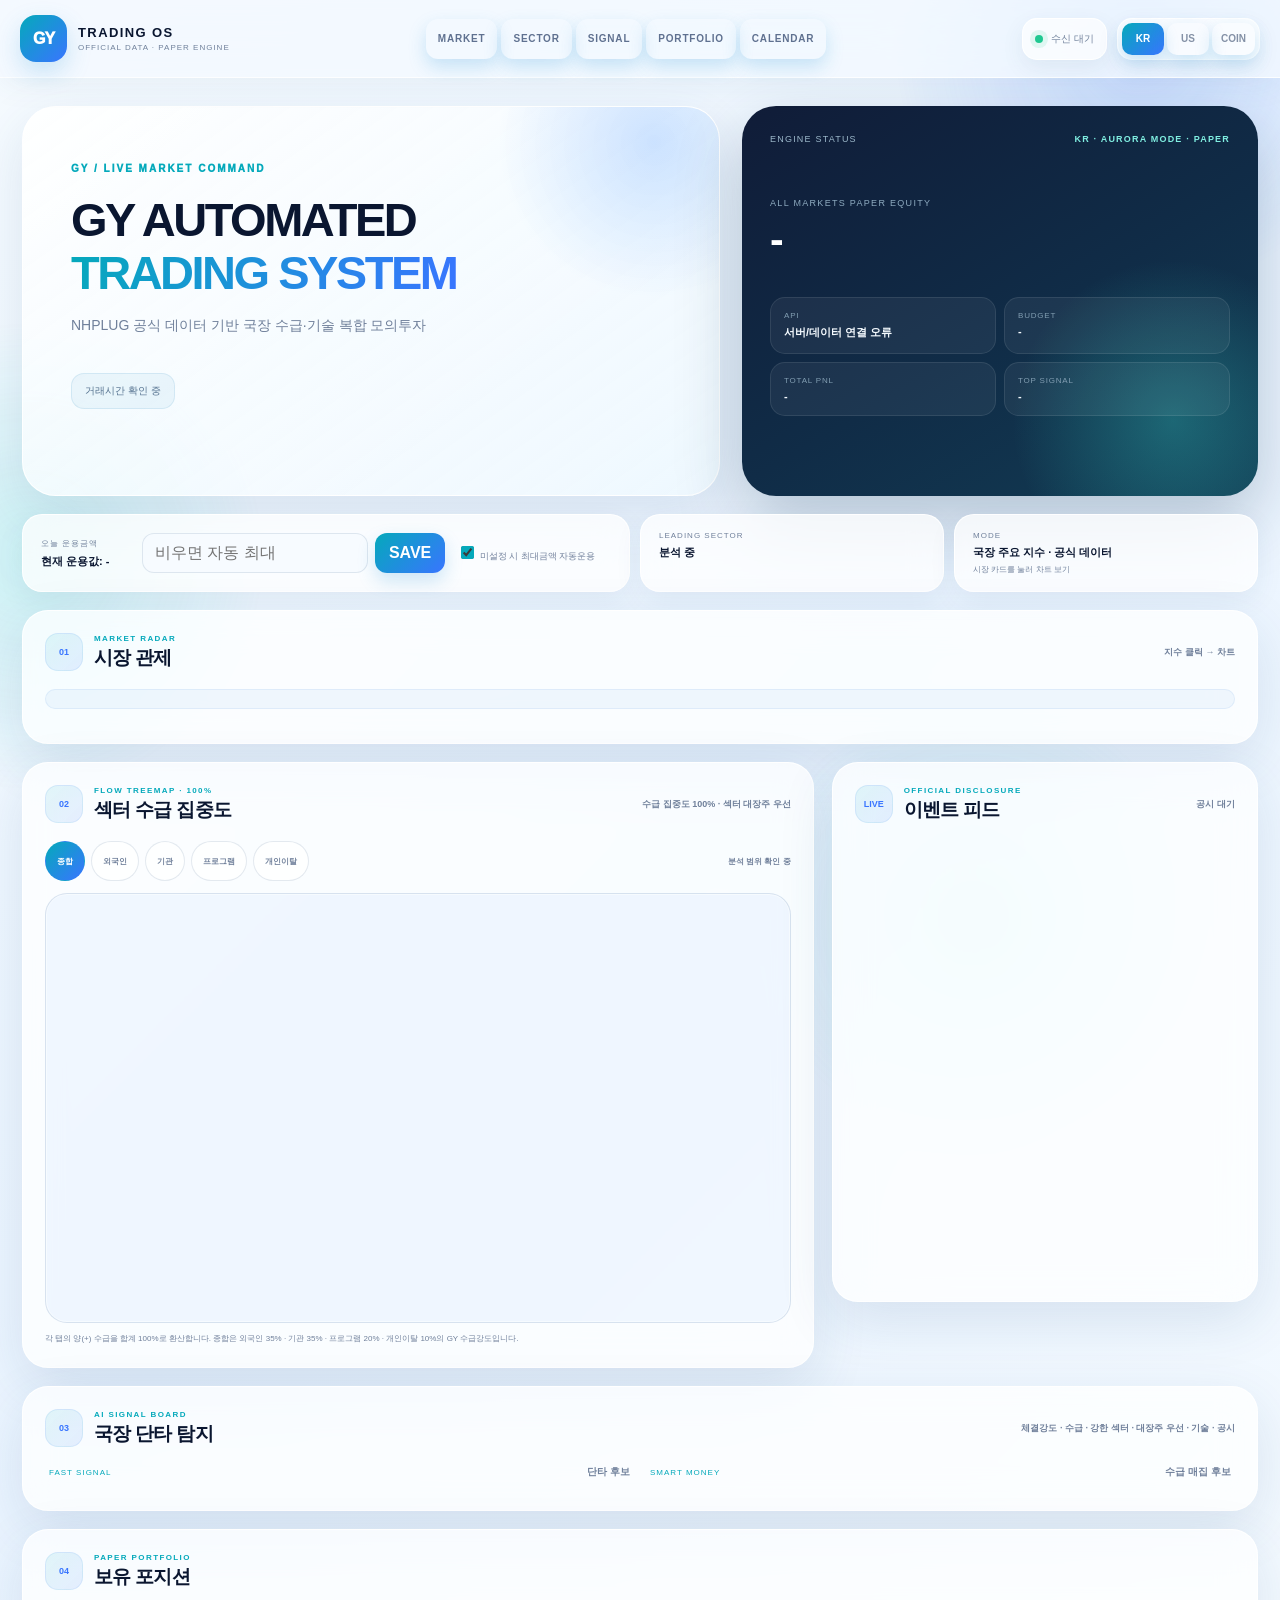
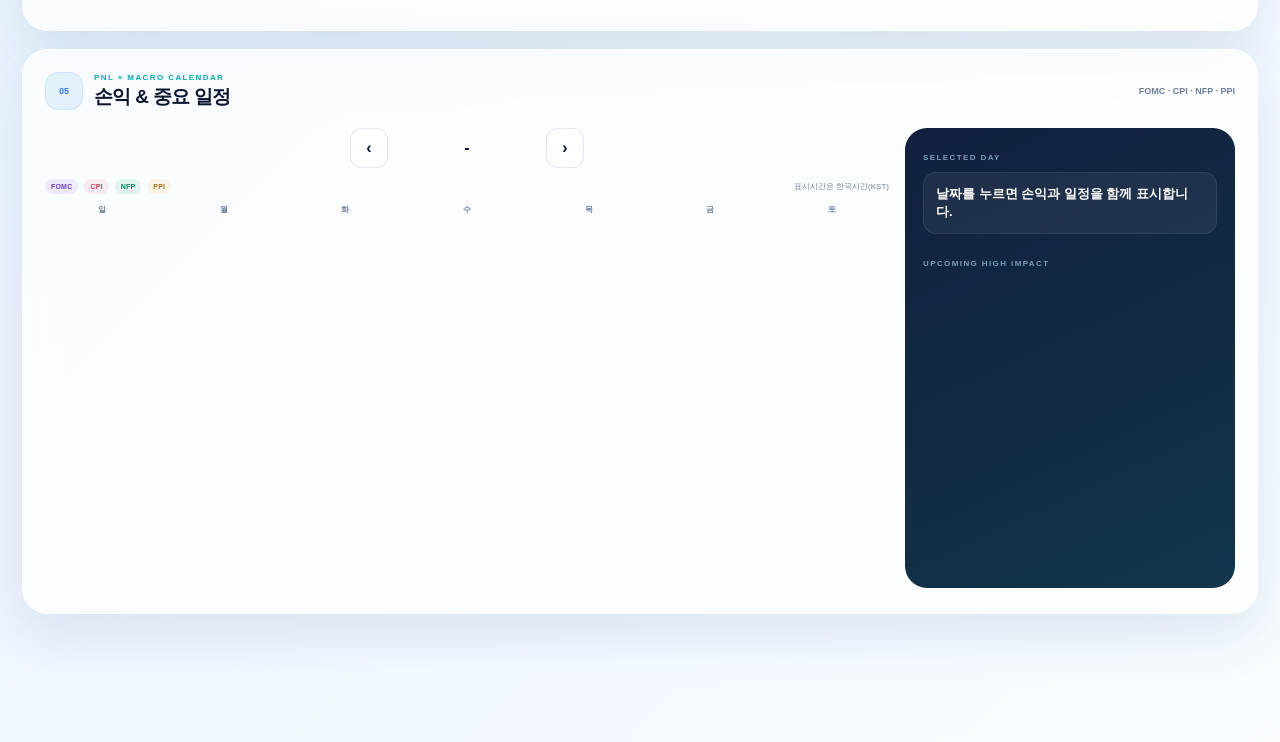
==== commit f0f48fab: "Add files via upload" ====
--- a/static/index.html
+++ b/static/index.html
@@ -5,7 +5,7 @@
   <meta name="viewport" content="width=device-width,initial-scale=1,viewport-fit=cover">
   <meta name="theme-color" content="#f4f7ff">
   <title>GY Trading OS</title>
-  <link rel="stylesheet" href="/static/styles.css?v=27">
+  <link rel="stylesheet" href="/static/styles.css?v=30">
 </head>
 <body>
   <div class="ambient ambient-a"></div><div class="ambient ambient-b"></div><div class="ambient ambient-c"></div>
@@ -17,10 +17,10 @@
     </nav>
     <div class="top-actions">
       <div class="live-chip"><i></i><span id="updatedClock">수신 대기</span></div>
-      <div class="market-switch" aria-label="국장 미장 전환">
+      <div class="market-switch market-switch-3" aria-label="시장 전환">
         <button id="krModeLabel" class="mode-label active">KR</button>
-        <button id="marketModeBtn" aria-label="시장 전환"><span></span></button>
         <button id="usModeLabel" class="mode-label">US</button>
+        <button id="coinModeLabel" class="mode-label">COIN</button>
       </div>
     </div>
   </header>
@@ -36,11 +36,11 @@
       <div class="hero-console">
         <div class="console-glow"></div>
         <div class="console-head"><span>ENGINE STATUS</span><b id="engineLabel">KR · FLOW · PAPER</b></div>
-        <div class="big-equity"><small>PAPER EQUITY</small><strong id="equity">-</strong></div>
+        <div class="big-equity"><small>ALL MARKETS PAPER EQUITY</small><strong id="equity">-</strong></div>
         <div class="hero-metrics">
           <div><span>API</span><b id="health">확인 중</b></div>
           <div><span>BUDGET</span><b id="heroBudget">-</b></div>
-          <div><span>SESSION</span><b id="heroSession">-</b></div>
+          <div><span>TOTAL PNL</span><b id="overallPnl">-</b></div>
           <div><span>TOP SIGNAL</span><b id="topScalp">-</b></div>
         </div>
       </div>
@@ -53,11 +53,11 @@
         <label><input id="autoMaxIfUnset" type="checkbox" checked> 미설정 시 최대금액 자동운용</label>
       </div>
       <div class="control-stat"><small>LEADING SECTOR</small><strong id="topSector">분석 중</strong><span id="fxNote"></span></div>
-      <div class="control-stat"><small>MODE</small><strong id="marketModeCaption">국장 주요 지수 · 공식 데이터</strong><span>시장 카드를 눌러 봉차트 보기</span></div>
+      <div class="control-stat"><small>MODE</small><strong id="marketModeCaption">국장 주요 지수 · 공식 데이터</strong><span>시장 카드를 눌러 차트 보기</span></div>
     </section>
 
     <section id="marketSec" class="section-shell market-shell">
-      <div class="section-head"><div><span class="section-index">01</span><div><small>MARKET RADAR</small><h2>시장 관제</h2></div></div><b>지수 클릭 → 공식 일봉 차트</b></div>
+      <div class="section-head"><div><span class="section-index">01</span><div><small>MARKET RADAR</small><h2>시장 관제</h2></div></div><b>지수 클릭 → 차트</b></div>
       <div id="sessionStatus" class="session-strip"></div>
       <div id="markets" class="market-grid"></div>
     </section>
@@ -126,6 +126,6 @@
     </section>
   </div>
   <nav class="mobile-dock"><button data-scroll="marketSec">◎<small>지수</small></button><button data-scroll="sectorSec">◇<small>섹터</small></button><button data-scroll="scalpSec">↗<small>신호</small></button><button data-scroll="holdingSec">▣<small>보유</small></button><button data-scroll="profitSec">◫<small>일정</small></button></nav>
-  <script src="/static/app.js?v=27"></script>
+  <script src="/static/app.js?v=30"></script>
 </body>
 </html>
--- a/static/styles.css
+++ b/static/styles.css
@@ -37,3 +37,37 @@
 .sector-toolbar{display:flex;align-items:center;justify-content:space-between;gap:10px;margin:0 0 12px;flex-wrap:wrap}.flow-tabs{display:flex;gap:6px;flex-wrap:wrap}.flow-tab{border:1px solid var(--line);background:rgba(255,255,255,.62);color:var(--muted);box-shadow:none;padding:8px 11px;border-radius:999px;font-size:8px;font-weight:900}.flow-tab.active{background:linear-gradient(135deg,var(--accent),var(--accent2));color:#fff;border-color:transparent}.coverage-note{font-size:8px;color:var(--muted);font-weight:800}.flow-treemap{position:relative;height:430px;border-radius:22px;overflow:hidden;background:rgba(233,243,255,.62);border:1px solid var(--line);box-shadow:inset 0 0 0 1px rgba(255,255,255,.45)}.flow-tile{position:absolute!important;padding:13px!important;border-radius:15px!important;border:2px solid rgba(255,255,255,.8)!important;background:linear-gradient(145deg,rgba(255,255,255,.9),rgba(222,241,255,.82))!important;color:var(--ink)!important;text-align:left!important;box-shadow:none!important;overflow:hidden;min-width:0;transition:.16s}.flow-tile:hover{filter:brightness(1.025);z-index:4;box-shadow:0 12px 28px rgba(31,73,120,.14)!important}.flow-tile:before{content:"";position:absolute;inset:0;background:linear-gradient(120deg,rgba(0,175,190,.08),rgba(57,117,255,.04));pointer-events:none}.flow-tile>*{position:relative;z-index:1}.flow-tile .flow-rank{position:absolute;right:10px;top:9px;font-size:7px;color:var(--muted);font-weight:900}.flow-tile strong{display:block;font-size:14px;letter-spacing:-.3px;white-space:nowrap;overflow:hidden;text-overflow:ellipsis;padding-right:22px}.flow-tile>b{display:block;font-size:26px;line-height:1;margin:8px 0;color:var(--accent2)}.flow-tile small{display:block;font-size:8px;font-weight:850;white-space:nowrap;overflow:hidden;text-overflow:ellipsis}.flow-tile em{display:block;font-size:7px;font-style:normal;color:var(--muted);margin-top:5px;white-space:nowrap;overflow:hidden;text-overflow:ellipsis}.flow-tile.dense{padding:9px!important}.flow-tile.dense strong{font-size:10px}.flow-tile.dense>b{font-size:17px;margin:5px 0}.flow-tile.dense small{font-size:7px}.flow-tile.dense em{display:none}.flow-empty{position:absolute;inset:15px;display:grid;place-items:center}.flow-explain{font-size:8px;color:var(--muted);line-height:1.65;margin-top:9px}
 .sector-modal{position:fixed;inset:0;z-index:1000;display:grid;place-items:center;padding:18px}.sector-modal-backdrop{position:absolute;inset:0;background:rgba(9,20,42,.48);backdrop-filter:blur(10px)}.sector-modal-card{position:relative;z-index:1;width:min(820px,100%);max-height:min(82vh,760px);overflow:hidden;display:flex;flex-direction:column;border-radius:28px;background:rgba(248,252,255,.97);border:1px solid rgba(255,255,255,.8);box-shadow:0 30px 80px rgba(5,30,60,.28)}.sector-modal-head{display:flex;align-items:flex-start;justify-content:space-between;gap:16px;padding:22px 24px 15px;border-bottom:1px solid var(--line)}.sector-modal-head small{font-size:8px;letter-spacing:1.4px;color:var(--accent2);font-weight:900}.sector-modal-head h2{font-size:22px;margin:5px 0}.sector-modal-head p{margin:0;font-size:9px;color:var(--muted)}.sector-close{width:38px;height:38px;padding:0;border-radius:50%;background:rgba(34,74,120,.06);color:var(--ink);box-shadow:none;font-size:22px}.sector-member-list{padding:14px 18px 22px;overflow:auto;display:grid;grid-template-columns:1fr 1fr;gap:7px}.sector-member{display:grid;grid-template-columns:28px 1fr auto;gap:9px;align-items:center;padding:11px 12px;border-radius:14px;border:1px solid var(--line);background:rgba(255,255,255,.72)}.sector-member.live{cursor:pointer;background:linear-gradient(135deg,rgba(255,255,255,.92),rgba(231,245,255,.88))}.sector-member>span{font-size:8px;color:var(--muted);font-weight:900}.sector-member b{font-size:10px}.sector-member small{display:block;font-size:7px;color:var(--muted);margin-top:3px}.sector-member em{font-size:7px;font-style:normal;color:var(--accent2);font-weight:900}
 @media(max-width:780px){.flow-treemap{height:520px}.flow-tile{border-radius:12px!important;padding:9px!important}.flow-tile strong{font-size:11px}.flow-tile>b{font-size:19px}.flow-tile small{font-size:7px}.sector-member-list{grid-template-columns:1fr}.sector-modal{padding:10px}.sector-modal-card{max-height:88vh;border-radius:22px}.sector-modal-head{padding:18px 17px 13px}}
+
+/* v28 compact flow treemap + global account badges */
+.flow-tile{display:flex!important;flex-direction:column!important;justify-content:center!important;gap:4px!important}
+.flow-tile strong{padding-right:0!important}
+.flow-tile>b{margin:2px 0!important}
+.flow-tile small{font-size:8px!important;font-weight:900!important;color:var(--ink2)!important}
+.flow-tile.dense{gap:2px!important}
+.flow-tile.dense strong{font-size:10px!important}
+.flow-tile.dense>b{font-size:16px!important;margin:1px 0!important}
+.flow-tile.dense small{font-size:6.5px!important}
+.flow-tile.tiny small{display:none!important}
+.flow-tile.tiny strong{font-size:8px!important}
+.flow-tile.tiny>b{font-size:12px!important}
+.market-badge{display:inline-flex;align-items:center;justify-content:center;min-width:25px;padding:3px 6px;border-radius:7px;background:rgba(31,119,255,.08);color:var(--accent2);font-size:7px;font-weight:950}
+@media(max-width:780px){
+  .flow-treemap{height:460px}
+  .flow-tile{padding:8px!important;border-radius:10px!important}
+  .flow-tile strong{font-size:10px}
+  .flow-tile>b{font-size:18px}
+  .flow-tile small{font-size:7px!important}
+  .flow-tile.dense small{font-size:6px!important}
+}
+
+/* v30 three-market switch + Coinone paper page */
+.market-switch-3{padding:4px;gap:3px}.market-switch-3 .mode-label{min-width:42px;border-radius:10px;padding:0 9px;transition:.18s}.market-switch-3 .mode-label.active{background:linear-gradient(135deg,var(--accent),var(--accent2));color:#fff;box-shadow:0 7px 15px var(--glow)}
+.coin-body{--accent:#6e52ff;--accent2:#8d4df0;--accent3:#ef63bf;--glow:rgba(111,75,240,.22);background:linear-gradient(135deg,#faf8ff 0%,#f1efff 44%,#fbf9ff 100%)}
+.coin-body .ambient-a{background:radial-gradient(circle,rgba(126,83,255,.19),transparent 68%)}.coin-body .ambient-b{background:radial-gradient(circle,rgba(238,92,184,.12),transparent 68%)}.coin-body .ambient-c{background:radial-gradient(circle,rgba(101,75,230,.14),transparent 68%)}
+.coin-hero{min-height:350px}.coin-console{background:linear-gradient(150deg,#17102f,#241345 58%,#331558)}
+.coin-account-strip{display:grid;grid-template-columns:repeat(5,1fr);gap:10px;margin-bottom:18px}.coin-account-strip>div{padding:15px 16px;border-radius:18px;background:var(--panel);border:1px solid rgba(255,255,255,.92);box-shadow:0 9px 28px rgba(60,40,120,.07)}.coin-account-strip small,.coin-account-strip span{display:block;color:var(--muted);font-size:8px}.coin-account-strip strong{display:block;font-size:13px;margin:6px 0 4px}.coin-account-strip span{line-height:1.4}
+.coin-market-grid{display:grid;grid-template-columns:repeat(4,minmax(0,1fr));gap:10px}.coin-market-card{padding:16px;border-radius:19px;background:linear-gradient(145deg,rgba(255,255,255,.95),rgba(245,241,255,.86));border:1px solid rgba(92,65,180,.10);cursor:pointer;min-height:150px;transition:.18s;box-shadow:0 10px 26px rgba(48,31,100,.06)}.coin-market-card:hover{transform:translateY(-3px);box-shadow:0 15px 35px rgba(48,31,100,.12)}.coin-symbol{display:flex;align-items:baseline;justify-content:space-between;gap:8px}.coin-symbol b{font-size:12px}.coin-symbol small{font-size:8px;color:var(--muted);overflow:hidden;text-overflow:ellipsis;white-space:nowrap}.coin-market-card>strong{display:block;font-size:20px;margin:15px 0 4px}.coin-market-card>span{font-size:10px}.coin-vol{font-size:8px;color:var(--muted);margin-top:13px}.coin-candidate-grid{display:grid;grid-template-columns:repeat(2,minmax(0,1fr));gap:9px}.coin-candidate{cursor:pointer}.coin-rule-line{display:flex;flex-wrap:wrap;gap:6px;margin:-5px 0 14px}.coin-rule-line span{font-size:8px;color:#65518e;background:rgba(113,79,225,.07);border:1px solid rgba(113,79,225,.10);padding:6px 8px;border-radius:999px;font-weight:850}.detail-rules{margin:0}.coin-trade-list{display:grid;gap:7px}.coin-trade-row{display:flex;justify-content:space-between;gap:15px;align-items:center;padding:11px 13px;border-radius:14px;background:rgba(255,255,255,.62);border:1px solid var(--line)}.coin-trade-row>div:last-child{text-align:right}.coin-trade-row b{font-size:10px}.coin-trade-row small{display:block;font-size:8px;color:var(--muted);margin-top:4px}.trade-side{display:inline-flex;min-width:35px;justify-content:center;padding:3px 5px;border-radius:6px;font-size:7px;font-weight:950;margin-right:7px}.trade-side.buy{background:rgba(61,190,137,.10);color:var(--green)}.trade-side.sell{background:rgba(224,72,100,.10);color:var(--red)}.coin-detail-body{--accent:#6e52ff;--accent2:#8d4df0;--glow:rgba(111,75,240,.22);background:linear-gradient(135deg,#faf8ff,#f1efff)}
+.coin-dock{grid-template-columns:repeat(4,1fr)!important}
+@media(max-width:1150px){.coin-account-strip{grid-template-columns:repeat(3,1fr)}.coin-market-grid{grid-template-columns:repeat(3,1fr)}}
+@media(max-width:820px){.coin-account-strip{grid-template-columns:1fr 1fr}.coin-market-grid{grid-template-columns:1fr 1fr}.coin-candidate-grid{grid-template-columns:1fr}.coin-page{padding-top:16px}}
+@media(max-width:560px){.market-switch-3 .mode-label{min-width:36px;padding:0 6px;font-size:9px}.coin-account-strip{grid-template-columns:1fr 1fr;gap:7px}.coin-account-strip>div{padding:12px}.coin-market-grid{grid-template-columns:1fr 1fr;gap:7px}.coin-market-card{min-height:138px;padding:13px}.coin-market-card>strong{font-size:17px}.coin-symbol small{max-width:75px}.coin-trade-row{align-items:flex-start}}
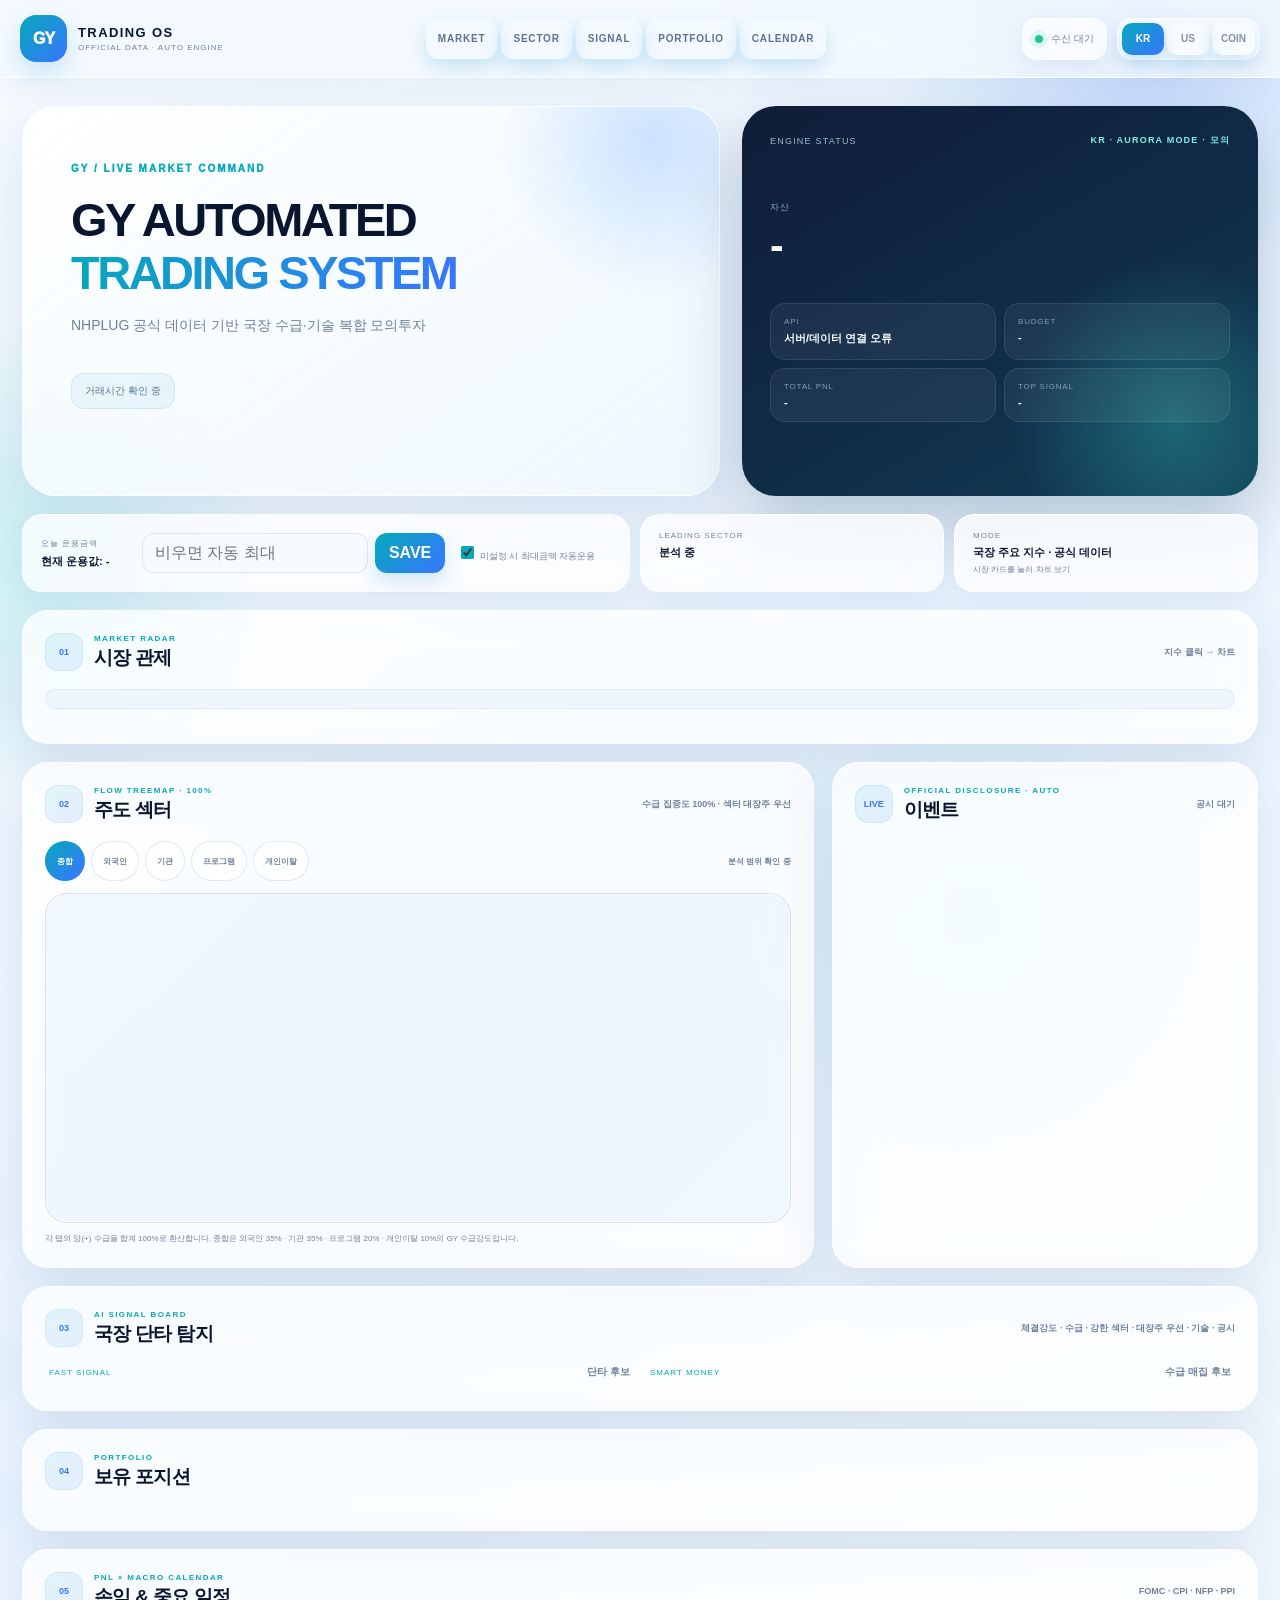
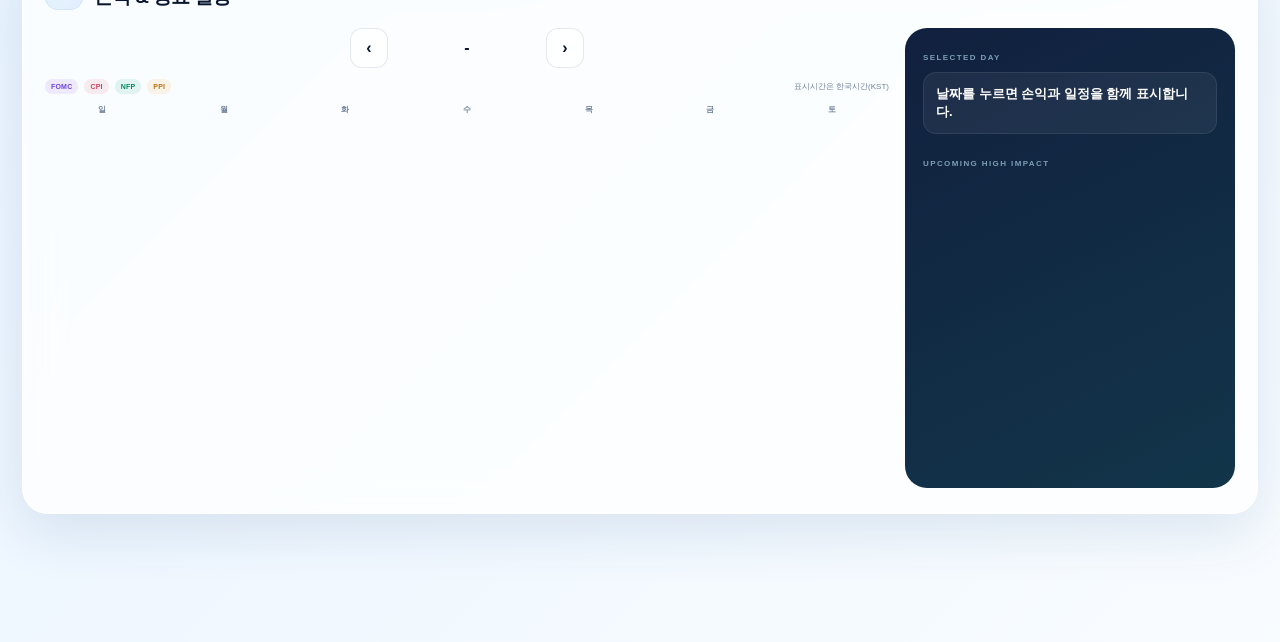
==== commit 5e2bf06d: "Add files via upload" ====
--- a/static/index.html
+++ b/static/index.html
@@ -5,12 +5,12 @@
   <meta name="viewport" content="width=device-width,initial-scale=1,viewport-fit=cover">
   <meta name="theme-color" content="#f4f7ff">
   <title>GY Trading OS</title>
-  <link rel="stylesheet" href="/static/styles.css?v=30">
+  <link rel="stylesheet" href="/static/styles.css?v=31">
 </head>
 <body>
   <div class="ambient ambient-a"></div><div class="ambient ambient-b"></div><div class="ambient ambient-c"></div>
   <header class="topbar">
-    <a class="brand" href="#homeSec"><span class="brand-mark">GY</span><span><b>TRADING OS</b><small>OFFICIAL DATA · PAPER ENGINE</small></span></a>
+    <a class="brand" href="#homeSec"><span class="brand-mark">GY</span><span><b>TRADING OS</b><small>OFFICIAL DATA · AUTO ENGINE</small></span></a>
     <nav class="desktop-nav">
       <button data-scroll="marketSec">MARKET</button><button data-scroll="sectorSec">SECTOR</button>
       <button data-scroll="scalpSec">SIGNAL</button><button data-scroll="holdingSec">PORTFOLIO</button><button data-scroll="profitSec">CALENDAR</button>
@@ -35,8 +35,8 @@
       </div>
       <div class="hero-console">
         <div class="console-glow"></div>
-        <div class="console-head"><span>ENGINE STATUS</span><b id="engineLabel">KR · FLOW · PAPER</b></div>
-        <div class="big-equity"><small>ALL MARKETS PAPER EQUITY</small><strong id="equity">-</strong></div>
+        <div class="console-head"><span>ENGINE STATUS</span><b id="engineLabel">KR · AURORA MODE · 모의</b></div>
+        <div class="big-equity"><small>자산</small><strong id="equity">-</strong></div>
         <div class="hero-metrics">
           <div><span>API</span><b id="health">확인 중</b></div>
           <div><span>BUDGET</span><b id="heroBudget">-</b></div>
@@ -64,7 +64,7 @@
 
     <section class="split-grid">
       <div id="sectorSec" class="section-shell">
-        <div class="section-head"><div><span class="section-index">02</span><div><small>FLOW TREEMAP · 100%</small><h2>섹터 수급 집중도</h2></div></div><b id="sectorCaption">수급이 몰린 곳을 100% 기준으로 시각화</b></div>
+        <div class="section-head"><div><span class="section-index">02</span><div><small>FLOW TREEMAP · 100%</small><h2>주도 섹터</h2></div></div><b id="sectorCaption">수급이 몰린 곳을 100% 기준으로 시각화</b></div>
         <div class="sector-toolbar">
           <div class="flow-tabs" role="tablist">
             <button class="flow-tab active" data-sector-metric="composite">종합</button>
@@ -79,7 +79,7 @@
         <div class="flow-explain">각 탭의 양(+) 수급을 합계 100%로 환산합니다. 종합은 외국인 35% · 기관 35% · 프로그램 20% · 개인이탈 10%의 GY 수급강도입니다.</div>
       </div>
       <aside class="section-shell event-panel">
-        <div class="section-head"><div><span class="section-index">LIVE</span><div><small>OFFICIAL DISCLOSURE</small><h2>이벤트 피드</h2></div></div><b id="eventStatus">공시 대기</b></div>
+        <div class="section-head"><div><span class="section-index">LIVE</span><div><small>OFFICIAL DISCLOSURE · AUTO</small><h2>이벤트</h2></div></div><b id="eventStatus">공시 대기</b></div>
         <div id="eventList" class="event-list"></div>
       </aside>
     </section>
@@ -95,7 +95,7 @@
     </section>
 
     <section id="holdingSec" class="section-shell">
-      <div class="section-head"><div><span class="section-index">04</span><div><small>PAPER PORTFOLIO</small><h2>보유 포지션</h2></div></div><b id="heldCost"></b></div>
+      <div class="section-head"><div><span class="section-index">04</span><div><small>PORTFOLIO</small><h2>보유 포지션</h2></div></div><b id="heldCost"></b></div>
       <div id="positions" class="positions-grid"></div>
     </section>
 
@@ -126,6 +126,6 @@
     </section>
   </div>
   <nav class="mobile-dock"><button data-scroll="marketSec">◎<small>지수</small></button><button data-scroll="sectorSec">◇<small>섹터</small></button><button data-scroll="scalpSec">↗<small>신호</small></button><button data-scroll="holdingSec">▣<small>보유</small></button><button data-scroll="profitSec">◫<small>일정</small></button></nav>
-  <script src="/static/app.js?v=30"></script>
+  <script src="/static/app.js?v=31"></script>
 </body>
 </html>
--- a/static/styles.css
+++ b/static/styles.css
@@ -71,3 +71,30 @@
 @media(max-width:1150px){.coin-account-strip{grid-template-columns:repeat(3,1fr)}.coin-market-grid{grid-template-columns:repeat(3,1fr)}}
 @media(max-width:820px){.coin-account-strip{grid-template-columns:1fr 1fr}.coin-market-grid{grid-template-columns:1fr 1fr}.coin-candidate-grid{grid-template-columns:1fr}.coin-page{padding-top:16px}}
 @media(max-width:560px){.market-switch-3 .mode-label{min-width:36px;padding:0 6px;font-size:9px}.coin-account-strip{grid-template-columns:1fr 1fr;gap:7px}.coin-account-strip>div{padding:12px}.coin-market-grid{grid-template-columns:1fr 1fr;gap:7px}.coin-market-card{min-height:138px;padding:13px}.coin-market-card>strong{font-size:17px}.coin-symbol small{max-width:75px}.coin-trade-row{align-items:flex-start}}
+
+/* v31 unified account copy, compact leading-sector panel, disclosure summaries */
+.flow-treemap{height:330px}
+.flow-tile small{letter-spacing:-.1px}
+.event-panel{min-height:0}
+.event-list{max-height:330px;overflow:auto;padding-right:3px}
+.event-stock-link{display:block;width:max-content;max-width:100%;padding:0;margin:0 0 5px;border:0;background:none;box-shadow:none;color:var(--accent2);font-size:10px;font-weight:950;text-align:left;white-space:nowrap;overflow:hidden;text-overflow:ellipsis}
+.event-ai-summary{margin-top:8px;padding:9px 10px;border-radius:11px;background:rgba(104,76,255,.07);border:1px solid rgba(104,76,255,.11);font-size:8px;line-height:1.55;color:var(--ink2)}
+.event-ai-summary strong{display:block;color:var(--accent2);font-size:7px;letter-spacing:.5px;margin-bottom:3px}
+.event-ai-summary span{display:block}
+.stock-event-item{margin-bottom:9px}
+.coin-hero-unified{min-height:350px}
+.coin-control-strip{margin-bottom:14px}
+.coin-account-strip-4{grid-template-columns:repeat(4,1fr)}
+.coin-control-strip .budget-control input{max-width:210px}
+@media(max-width:780px){
+  .flow-treemap{height:300px}
+  .event-list{max-height:310px}
+  .coin-hero-unified{min-height:0}
+  .coin-account-strip-4{grid-template-columns:1fr 1fr}
+}
+@media(max-width:480px){
+  .flow-treemap{height:270px}
+  .flow-tile strong{font-size:12px!important}
+  .flow-tile>b{font-size:20px!important}
+  .flow-tile small{font-size:7px!important}
+}
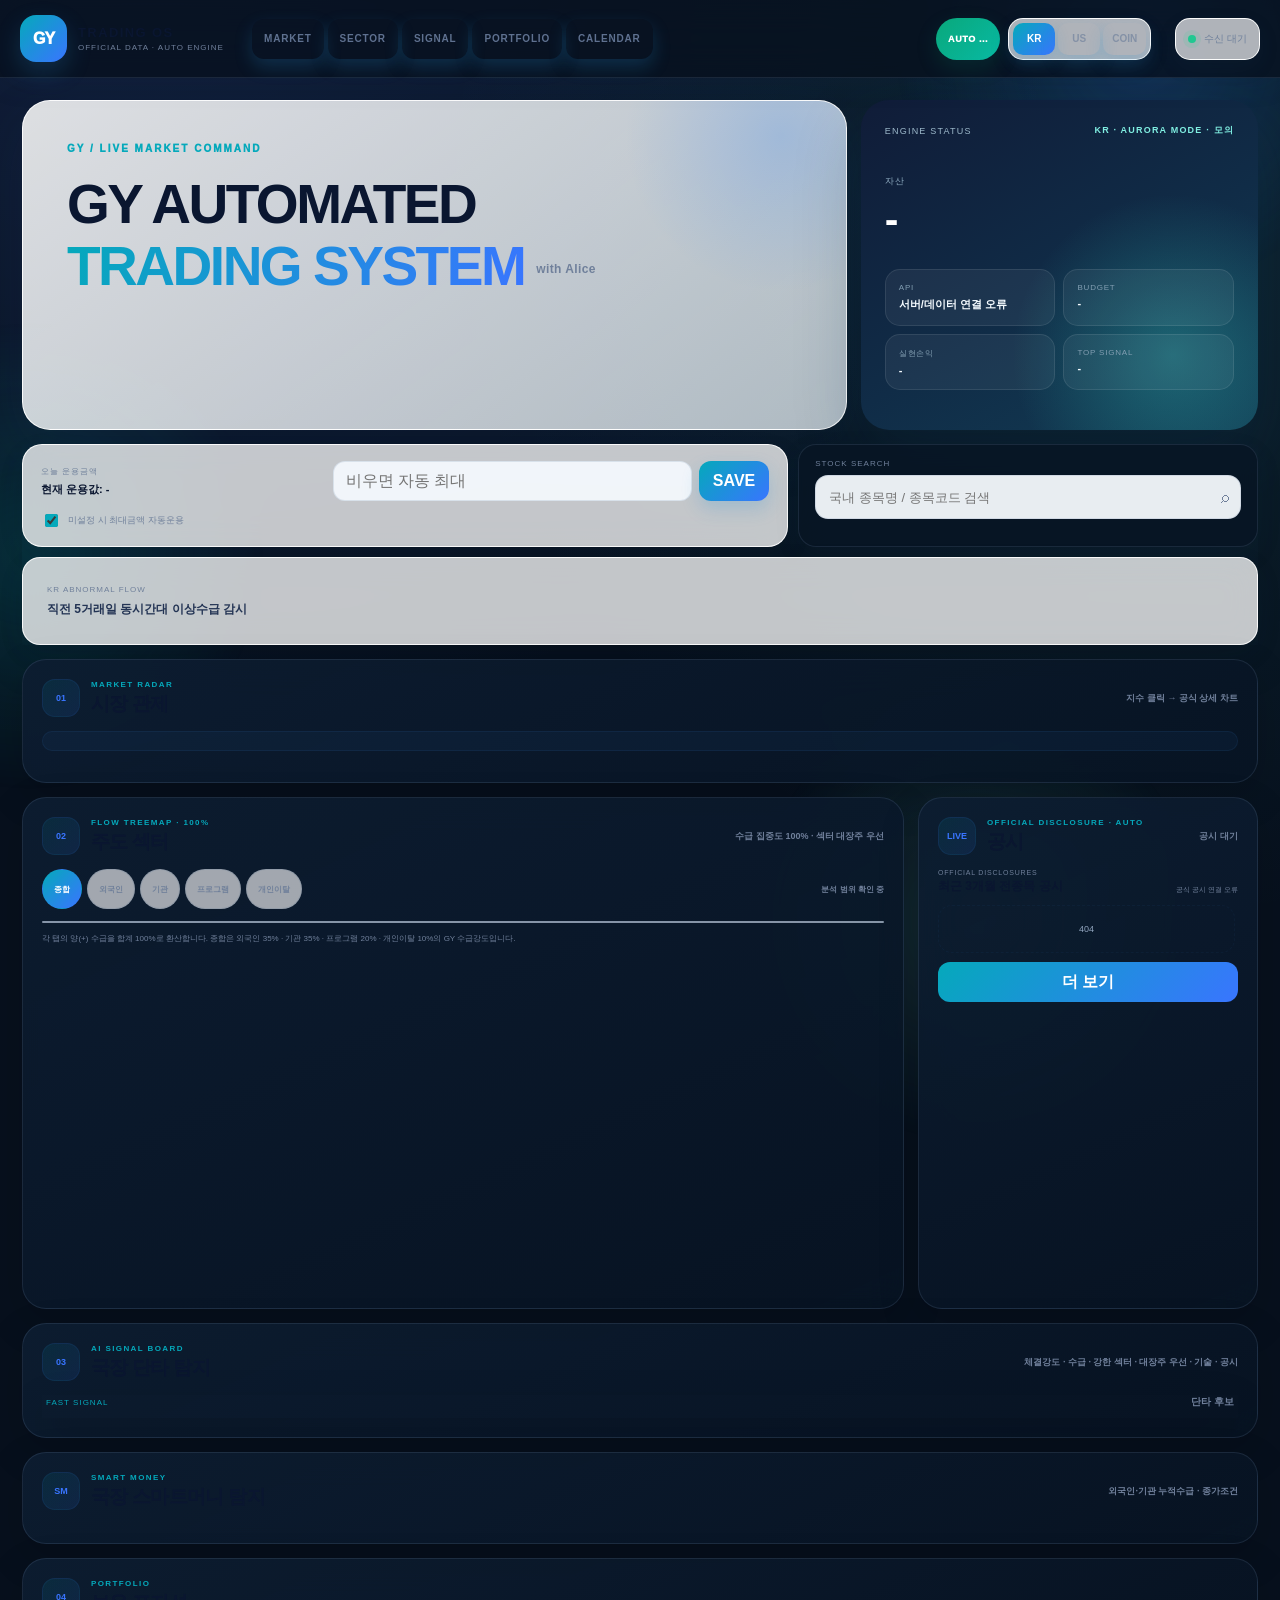
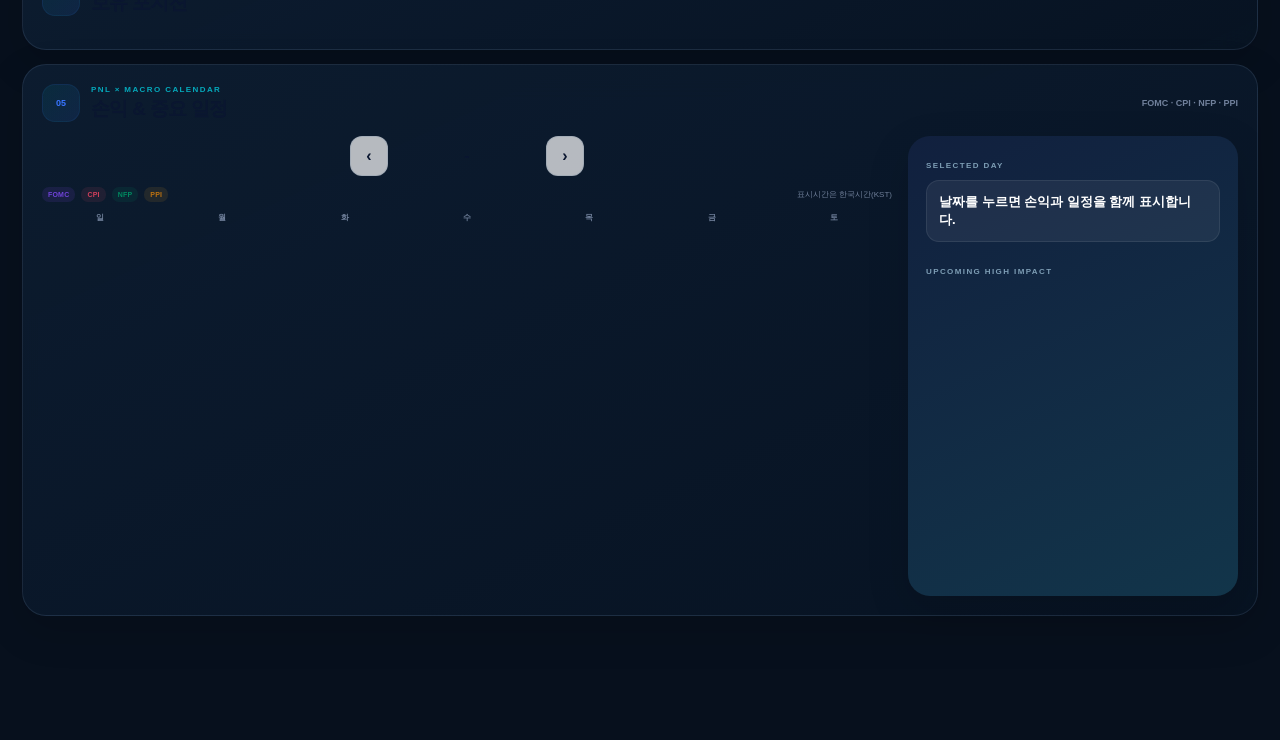
==== commit bfd2ea45: "Add files via upload" ====
--- a/static/index.html
+++ b/static/index.html
@@ -5,7 +5,10 @@
   <meta name="viewport" content="width=device-width,initial-scale=1,viewport-fit=cover">
   <meta name="theme-color" content="#f4f7ff">
   <title>GY Trading OS</title>
-  <link rel="stylesheet" href="/static/styles.css?v=31">
+  <link rel="stylesheet" href="/static/styles.css?v=346">
+  <link rel="stylesheet" href="/static/v34.css?v=346">
+  <link rel="stylesheet" href="/static/v344.css?v=346">
+  <link rel="stylesheet" href="/static/v346.css?v=346">
 </head>
 <body>
   <div class="ambient ambient-a"></div><div class="ambient ambient-b"></div><div class="ambient ambient-c"></div>
@@ -57,7 +60,7 @@
     </section>
 
     <section id="marketSec" class="section-shell market-shell">
-      <div class="section-head"><div><span class="section-index">01</span><div><small>MARKET RADAR</small><h2>시장 관제</h2></div></div><b>지수 클릭 → 차트</b></div>
+      <div class="section-head"><div><span class="section-index">01</span><div><small>MARKET RADAR</small><h2>시장 관제</h2></div></div><b>지수 클릭 → 공식 상세 차트</b></div>
       <div id="sessionStatus" class="session-strip"></div>
       <div id="markets" class="market-grid"></div>
     </section>
@@ -79,7 +82,7 @@
         <div class="flow-explain">각 탭의 양(+) 수급을 합계 100%로 환산합니다. 종합은 외국인 35% · 기관 35% · 프로그램 20% · 개인이탈 10%의 GY 수급강도입니다.</div>
       </div>
       <aside class="section-shell event-panel">
-        <div class="section-head"><div><span class="section-index">LIVE</span><div><small>OFFICIAL DISCLOSURE · AUTO</small><h2>이벤트</h2></div></div><b id="eventStatus">공시 대기</b></div>
+        <div class="section-head"><div><span class="section-index">LIVE</span><div><small>OFFICIAL DISCLOSURE · AUTO</small><h2>공시</h2></div></div><b id="eventStatus">공시 대기</b></div>
         <div id="eventList" class="event-list"></div>
       </aside>
     </section>
@@ -117,7 +120,6 @@
     </section>
   </main>
 
-
   <div id="sectorModal" class="sector-modal hide" aria-hidden="true">
     <div class="sector-modal-backdrop" data-sector-close></div>
     <section class="sector-modal-card" role="dialog" aria-modal="true" aria-labelledby="sectorModalTitle">
@@ -126,6 +128,10 @@
     </section>
   </div>
   <nav class="mobile-dock"><button data-scroll="marketSec">◎<small>지수</small></button><button data-scroll="sectorSec">◇<small>섹터</small></button><button data-scroll="scalpSec">↗<small>신호</small></button><button data-scroll="holdingSec">▣<small>보유</small></button><button data-scroll="profitSec">◫<small>일정</small></button></nav>
-  <script src="/static/app.js?v=31"></script>
+
+  <!-- v34.6 direct load: do not depend on runtime HTML mutation for search/disclosure/design -->
+  <script src="/static/app.js?v=346"></script>
+  <script src="/static/v34.js?v=346"></script>
+  <script src="/static/v344.js?v=346"></script>
 </body>
 </html>
--- a/static/styles.css
+++ b/static/styles.css
@@ -98,3 +98,31 @@
   .flow-tile>b{font-size:20px!important}
   .flow-tile small{font-size:7px!important}
 }
+
+/* v32 — premium detail typography + wine Coinone mode */
+body{font-family:Inter,"SF Pro Display","SF Pro Text","Segoe UI","Noto Sans KR",Arial,sans-serif;font-feature-settings:"tnum" 1,"lnum" 1,"kern" 1;-webkit-font-smoothing:antialiased;text-rendering:optimizeLegibility}
+.stock-body{background:linear-gradient(145deg,#f8fbff 0%,#edf6ff 48%,#f7fbff 100%)}
+.stock-shell{max-width:100%;}
+.panel{background:rgba(255,255,255,.78);border:1px solid rgba(255,255,255,.94);border-radius:24px;box-shadow:0 15px 42px rgba(30,70,118,.10);backdrop-filter:blur(18px) saturate(125%);padding:20px;margin-bottom:14px}
+.panel-head{display:flex;align-items:center;justify-content:space-between;gap:12px;margin-bottom:16px}.panel-head>div{display:flex;align-items:center;gap:10px}.panel-head h2{margin:0;font-size:19px;line-height:1.2;letter-spacing:-.65px;font-weight:850}.panel-head>small{color:var(--muted);font-size:8px;letter-spacing:.15px}
+.section-no{width:34px;height:34px;flex:0 0 34px;display:grid;place-items:center;border-radius:12px;background:linear-gradient(145deg,rgba(24,165,192,.11),rgba(57,117,255,.12));border:1px solid rgba(50,119,210,.11);color:var(--accent2);font-size:8px;letter-spacing:1.1px;font-weight:950;box-shadow:inset 0 1px 0 rgba(255,255,255,.9)}
+.stock-title h1,.detail-title h1{font-weight:900;letter-spacing:-.9px}.stock-title p,.detail-title p{font-weight:560;letter-spacing:.05px}.stock-price-box strong,.detail-quote strong{font-family:Inter,"SF Pro Display","Segoe UI",sans-serif;font-size:28px;font-weight:850;letter-spacing:-1.2px;font-variant-numeric:tabular-nums lining-nums}.stock-price-box span,.detail-quote small{font-weight:750;letter-spacing:.3px}
+.score-tile strong{font-family:Inter,"SF Pro Display","Segoe UI",sans-serif;font-size:20px;font-weight:850;letter-spacing:-.5px}.flow-grid b{font-family:Inter,"SF Pro Display","Segoe UI",sans-serif;font-size:13px;font-weight:780;letter-spacing:-.15px;font-variant-numeric:tabular-nums}.break-row b{font-family:Inter,"SF Pro Display","Segoe UI",sans-serif;font-weight:800;font-variant-numeric:tabular-nums}.event-ai-summary{font-size:9px;line-height:1.65}
+
+.coin-body{--accent:#b51f4d;--accent2:#7f1735;--accent3:#e35b7d;--glow:rgba(139,20,55,.28);--panel:rgba(255,249,250,.92);--line:rgba(120,31,59,.13);background:linear-gradient(145deg,#240711 0%,#481022 34%,#6c1733 66%,#300a18 100%);background-attachment:fixed}
+.coin-body .ambient-a{background:radial-gradient(circle,rgba(232,78,119,.28),transparent 68%)}.coin-body .ambient-b{background:radial-gradient(circle,rgba(138,28,62,.34),transparent 68%)}.coin-body .ambient-c{background:radial-gradient(circle,rgba(247,154,176,.17),transparent 68%)}
+.coin-body .topbar{background:rgba(255,247,249,.90);border-bottom-color:rgba(255,255,255,.58);box-shadow:0 10px 35px rgba(55,4,20,.20)}
+.coin-body .hero-copy{background:linear-gradient(145deg,rgba(255,251,252,.97),rgba(255,238,243,.91));border-color:rgba(255,255,255,.83);box-shadow:0 22px 58px rgba(48,3,18,.18)}.coin-body .hero-copy:before{background:radial-gradient(circle,rgba(181,31,77,.18),transparent 68%)}
+.coin-body .session-pill{background:rgba(145,23,58,.08);border-color:rgba(145,23,58,.14);color:#7b2942}.coin-console{background:linear-gradient(150deg,#310916 0%,#541029 55%,#7b173b 100%);box-shadow:0 28px 70px rgba(42,2,15,.35)}.coin-console .console-glow{background:radial-gradient(circle,rgba(255,117,153,.30),transparent 65%)}.coin-console .console-head{color:#d6a8b6}.coin-console .console-head b{color:#ff9fba}.coin-console .big-equity small,.coin-console .hero-metrics span{color:#d2a2b0}.coin-console .hero-metrics>div{background:rgba(255,255,255,.07);border-color:rgba(255,255,255,.12)}
+.coin-body .control-strip,.coin-body .coin-account-strip,.coin-body .section-shell{color:#281018}.coin-body .control-stat,.coin-body .budget-control,.coin-body .coin-account-strip>div,.coin-body .section-shell{background:rgba(255,249,250,.94);border-color:rgba(255,255,255,.74);box-shadow:0 14px 36px rgba(42,3,17,.16)}
+.coin-body .coin-market-card{background:linear-gradient(145deg,rgba(255,255,255,.98),rgba(255,239,244,.94));border-color:rgba(126,24,54,.11);box-shadow:0 10px 28px rgba(61,4,22,.08)}.coin-body .coin-market-card:hover{box-shadow:0 16px 38px rgba(61,4,22,.17)}
+.coin-body .coin-rule-line span{color:#842244;background:rgba(166,28,70,.075);border-color:rgba(166,28,70,.13)}.coin-body .candidate.entry-ready{border-color:rgba(181,31,77,.24);box-shadow:0 11px 28px rgba(125,18,50,.12)}.coin-body .score-badge{background:linear-gradient(145deg,#b51f4d,#7f1735)}
+.coin-dock{background:rgba(57,7,22,.94)!important;box-shadow:0 14px 38px rgba(35,2,12,.36)!important}.coin-dock button{color:#f1cbd6!important}
+.coin-settings-control{grid-template-columns:minmax(180px,1fr) minmax(145px,.62fr) auto!important;gap:10px!important}.coin-setting-block{display:grid;grid-template-columns:1fr auto;gap:4px 10px;align-items:center}.coin-setting-block input{grid-column:1/-1;width:100%;max-width:none!important;height:40px;border:1px solid rgba(127,23,53,.15);background:rgba(255,255,255,.88);border-radius:12px;padding:0 12px;outline:none;color:#2d0d17}.coin-setting-block input:focus{border-color:rgba(181,31,77,.38);box-shadow:0 0 0 4px rgba(181,31,77,.08)}.coin-setting-actions{display:flex;align-items:center;gap:8px;flex-wrap:wrap;justify-content:flex-end}.coin-setting-actions label{white-space:nowrap}.auto-toggle{display:inline-flex!important;align-items:center;gap:6px;padding:8px 10px;border-radius:11px;background:rgba(181,31,77,.075);border:1px solid rgba(181,31,77,.12);font-weight:800;color:#7b1c39!important}.auto-sub{font-size:8px!important}.coin-setting-actions button{background:linear-gradient(135deg,#b51f4d,#7f1735);box-shadow:0 8px 18px rgba(139,20,55,.22)}
+.coin-account-strip strong,.coin-market-card>strong,.coin-trade-row b,.coin-body .control-stat strong,.coin-body .budget-control strong{font-family:Inter,"SF Pro Display","Segoe UI",sans-serif;font-variant-numeric:tabular-nums lining-nums;font-weight:800}
+
+.coin-detail-body{--accent:#b51f4d;--accent2:#7f1735;--glow:rgba(139,20,55,.28);--line:rgba(120,31,59,.13);background:linear-gradient(145deg,#2a0713 0%,#541027 52%,#300914 100%);background-attachment:fixed}.coin-detail-body .detail-topbar,.coin-detail-body .section-shell{background:rgba(255,249,250,.95);border-color:rgba(255,255,255,.76);box-shadow:0 17px 44px rgba(42,3,17,.18)}.coin-detail-body .candle-wrap{background:linear-gradient(180deg,#2e0a16,#18060c);border-color:rgba(145,35,67,.32)}.coin-detail-body .tf.active{background:linear-gradient(135deg,#b51f4d,#7f1735);box-shadow:0 8px 18px rgba(139,20,55,.26)}
+.coin-detail-body .section-index{background:linear-gradient(135deg,rgba(181,31,77,.10),rgba(127,23,53,.12));color:#8c2443;border-color:rgba(140,36,67,.12)}
+
+@media(max-width:820px){.panel{padding:16px;border-radius:20px}.panel-head{align-items:flex-start}.panel-head>small{max-width:45%;text-align:right;line-height:1.4}.section-no{width:31px;height:31px;flex-basis:31px;border-radius:10px}.stock-price-box strong,.detail-quote strong{font-size:25px}.coin-settings-control{display:grid!important;grid-template-columns:1fr 1fr!important}.coin-setting-actions{grid-column:1/-1;justify-content:flex-start}}
+@media(max-width:560px){.panel{padding:14px}.panel-head h2{font-size:18px}.panel-head>small{font-size:7px}.score-tile strong{font-size:18px}.flow-grid b{font-size:12px}.coin-body{background:linear-gradient(155deg,#2a0713 0%,#59132b 52%,#300914 100%)}.coin-settings-control{grid-template-columns:1fr!important}.coin-setting-actions{grid-column:1;display:grid;grid-template-columns:1fr 1fr}.coin-setting-actions button{grid-column:1/-1}.coin-body .section-index{min-width:34px;height:34px;border-radius:11px}.coin-body .section-shell{background:rgba(255,249,250,.97)}}
--- a/static/v34.css
+++ b/static/v34.css
@@ -0,0 +1,115 @@
+.v34-hidden{display:none!important}
+.v34-with-alice{display:inline-block;margin-left:12px;font-size:12px!important;font-weight:700;letter-spacing:.4px;color:var(--muted)!important;vertical-align:middle;white-space:nowrap;background:none!important;-webkit-text-fill-color:initial!important}
+
+/* AUTO | KR | US | COIN ..... clock */
+.top-actions{margin-left:auto;display:flex;align-items:center;gap:8px;white-space:nowrap}
+.v34-auto-btn{height:42px;min-height:42px;padding:0 12px;border-radius:15px;background:linear-gradient(135deg,#09a87b,#08b9a3);box-shadow:0 8px 22px rgba(0,152,108,.16);font-size:9px;letter-spacing:.6px;font-weight:950}
+.v34-auto-btn.off{background:linear-gradient(135deg,#777f91,#8c94a4);box-shadow:none}
+.v34-auto-btn:disabled{opacity:.55;cursor:wait}
+.top-actions .live-chip{margin-left:16px}
+
+/* Keep budget, replace status clutter with search + KR abnormal-flow alert rail. */
+.control-strip.v34-control-strip{grid-template-columns:minmax(390px,1.2fr) minmax(270px,.75fr) minmax(430px,1.45fr);align-items:stretch}
+.v34-search-box,.v34-alert-slot{position:relative;padding:16px 18px;border-radius:20px;background:var(--panel);border:1px solid rgba(255,255,255,.9);box-shadow:0 9px 28px rgba(34,70,110,.07);backdrop-filter:blur(16px)}
+.v34-search-box>small,.v34-alert-idle small{display:block;color:var(--muted);font-size:8px;letter-spacing:1px;margin-bottom:7px}
+.v34-search-line{height:42px;border:1px solid var(--line);border-radius:13px;background:rgba(247,251,255,.94);display:flex;align-items:center;padding:0 11px;gap:8px}
+.v34-search-line input{width:100%;border:0;outline:0;background:transparent;color:var(--ink);font-size:11px}
+.v34-search-line span{font-size:16px;color:var(--muted)}
+.v34-search-results{display:none;position:absolute;z-index:140;left:12px;right:12px;top:72px;max-height:330px;overflow:auto;padding:7px;border:1px solid rgba(37,73,124,.13);border-radius:15px;background:rgba(250,253,255,.98);box-shadow:0 20px 50px rgba(23,52,91,.18)}
+.v34-search-results.open{display:block}
+.v34-search-results button{width:100%;min-height:54px;padding:9px 10px;background:transparent;box-shadow:none;color:var(--ink);display:flex;justify-content:space-between;align-items:center;text-align:left;border-radius:10px}
+.v34-search-results button:hover{background:rgba(49,116,229,.07)}
+.v34-search-results span b,.v34-search-results span small{display:block}.v34-search-results span b{font-size:11px}.v34-search-results span small{font-size:8px;color:var(--muted);margin-top:3px}.v34-search-results em{font-style:normal;font-size:9px;color:var(--muted)}
+.v34-search-empty{padding:18px;text-align:center;color:var(--muted);font-size:10px}
+
+.v34-alert-slot{padding:10px;min-height:88px;display:flex;align-items:stretch}
+.v34-alert-idle{width:100%;display:flex;flex-direction:column;justify-content:center;padding:6px 8px}.v34-alert-idle b{font-size:12px;color:var(--ink2)}
+.v34-alerts-wrap{width:100%;display:grid;grid-template-columns:repeat(3,minmax(0,1fr));gap:7px}
+.v34-flow-alert{min-width:0;min-height:78px;padding:10px 11px;border-radius:15px;background:linear-gradient(145deg,#d82345,#b91334);color:#fff;box-shadow:0 9px 24px rgba(190,20,52,.24);text-align:left;overflow:hidden}
+.v34-flow-head{display:grid;grid-template-columns:auto minmax(0,1fr) auto;align-items:center;gap:6px}.v34-flow-head span{font-size:7px;padding:3px 5px;border-radius:999px;background:rgba(255,255,255,.17)}.v34-flow-head b{font-size:11px;overflow:hidden;text-overflow:ellipsis;white-space:nowrap}.v34-flow-head em{font-style:normal;font-size:11px;font-weight:950}
+.v34-flow-core{font-size:8px;line-height:1.45;margin-top:6px;color:rgba(255,255,255,.94);white-space:normal}
+.v34-flow-sides{display:flex;flex-wrap:wrap;gap:4px;margin-top:6px}.v34-flow-sides span{font-size:7px;padding:2px 4px;border-radius:5px;background:rgba(0,0,0,.12)}
+
+/* Treemap: more vertical room + small-tile text rules prevent bottom clipping. */
+.flow-treemap{min-height:470px!important;height:470px!important}
+.flow-tile{padding:10px!important;line-height:1.15!important;overflow:hidden!important;display:flex!important;flex-direction:column!important;justify-content:center!important;align-items:flex-start!important;gap:3px!important}
+.flow-tile strong{font-size:11px!important;line-height:1.12!important}.flow-tile>b{font-size:15px!important;line-height:1.05!important}.flow-tile small{font-size:8px!important;line-height:1.15!important;white-space:normal!important;display:block!important;max-width:100%!important}
+.flow-tile.dense{padding:6px!important}.flow-tile.dense strong{font-size:9px!important}.flow-tile.dense>b{font-size:12px!important}.flow-tile.dense small{font-size:7px!important}.flow-tile.tiny small{display:none!important}.flow-tile.tiny strong{font-size:8px!important}.flow-tile.tiny>b{font-size:10px!important}
+
+/* Coin trade history: compact, aligned, readable, qty always visible. */
+#coinTrades{display:grid;grid-template-columns:repeat(2,minmax(0,1fr));gap:10px!important}
+.v34-trade-card{padding:14px;border-radius:18px;background:rgba(255,255,255,.62);border:1px solid var(--line);min-width:0}
+.coin-body .v34-trade-card{background:rgba(255,255,255,.055);border-color:rgba(255,255,255,.10)}
+.v34-trade-title{display:grid;grid-template-columns:auto minmax(0,1fr) auto;gap:9px;align-items:center}.v34-trade-title>div b,.v34-trade-title>div small{display:block}.v34-trade-title>div b{font-size:12px}.v34-trade-title>div small{font-size:8px;color:var(--muted);margin-top:3px}.v34-trade-title>strong{font-size:15px;text-align:right}.v34-trade-title>strong small{font-size:8px;margin-left:2px;color:var(--muted)}
+.v34-trade-grid{display:grid;grid-template-columns:repeat(3,minmax(0,1fr));gap:7px;margin-top:11px;padding:10px;border-radius:12px;background:rgba(80,103,145,.055)}.v34-trade-grid div{min-width:0}.v34-trade-grid span{display:block;font-size:7px;color:var(--muted)}.v34-trade-grid b{display:block;font-size:10px;margin-top:3px;white-space:nowrap;overflow:hidden;text-overflow:ellipsis}
+.v34-trade-pnl{display:flex;justify-content:space-between;align-items:center;gap:10px;margin-top:9px}.v34-trade-pnl span{font-size:8px;color:var(--muted);white-space:nowrap;overflow:hidden;text-overflow:ellipsis}.v34-trade-pnl b{font-size:11px;white-space:nowrap}
+
+/* Coin Value / Technical summary. */
+.v34-score-panel{margin-top:18px}.v34-score-summary{display:grid;gap:17px}.v34-score-summary>div>span{display:block;font-size:10px;font-weight:900;letter-spacing:.7px;margin-bottom:7px}.v34-score-track{height:28px;border-radius:999px;background:rgba(120,135,165,.15);overflow:hidden}.v34-score-track i{display:flex;align-items:center;justify-content:flex-end;height:100%;min-width:0;border-radius:inherit;background:linear-gradient(90deg,var(--accent),var(--accent2));transition:width .35s ease;overflow:visible}.coin-body .v34-score-track i{background:linear-gradient(90deg,#c83b69,#8c2448)}.v34-score-track i b{padding:0 9px;font-size:9px;color:white;white-space:nowrap;text-shadow:0 1px 2px rgba(0,0,0,.22)}
+.v34-score-details{display:grid;grid-template-columns:1fr 1fr;gap:14px;margin-top:20px}.v34-score-details section{padding:14px;border-radius:16px;background:rgba(110,125,155,.055);border:1px solid rgba(120,135,165,.10)}.v34-score-details h3{margin:0 0 11px;font-size:9px;letter-spacing:1px;color:var(--muted)}.v34-mini-score{display:grid;grid-template-columns:125px minmax(0,1fr) 62px;align-items:center;gap:8px;padding:6px 0}.v34-mini-score span{font-size:9px}.v34-mini-score>div{height:6px;border-radius:999px;background:rgba(120,135,165,.14);overflow:hidden}.v34-mini-score i{display:block;height:100%;border-radius:inherit;background:currentColor;opacity:.72}.v34-mini-score b{font-size:8px;text-align:right;color:var(--muted)}
+
+/* Stock detail trend badge and disclosure visibility. */
+#analysisReasons #v34TrendBadge{font-weight:850}.v34-trend-up{background:rgba(0,152,108,.10)!important;color:var(--green)!important}.v34-trend-wait{background:rgba(217,139,22,.10)!important;color:var(--amber)!important}
+
+/* Tooltip close button for stock/index/coin charts. */
+.chart-tooltip{padding-top:25px!important}.chart-tooltip[data-v34-closed="1"]{display:none!important}.v34-tooltip-close{position:absolute;top:4px;right:5px;width:22px;height:22px;min-height:22px;padding:0;border-radius:7px;background:rgba(90,105,130,.18);box-shadow:none;color:inherit;font-size:16px;line-height:20px;z-index:3}
+
+.v34-profit-row small{line-height:1.55}
+
+@media(max-width:1150px){
+  .control-strip.v34-control-strip{grid-template-columns:1fr 1fr}.v34-alert-slot{grid-column:1/-1}.v34-alerts-wrap{grid-template-columns:repeat(3,1fr)}
+}
+@media(max-width:780px){
+  .topbar{gap:8px}.desktop-nav{display:none}.brand{min-width:auto}.brand>span:last-child{display:none}.top-actions{gap:5px}.top-actions .live-chip{margin-left:3px;padding:0 7px}.v34-auto-btn{padding:0 8px}.mode-label{padding:0 5px}
+  .control-strip.v34-control-strip{grid-template-columns:1fr!important}.v34-search-box,.v34-alert-slot{grid-column:auto}.v34-alerts-wrap{grid-template-columns:1fr}.v34-flow-alert{min-height:68px}
+  .flow-treemap{height:590px!important;min-height:590px!important}
+  #coinTrades{grid-template-columns:1fr}.v34-score-details{grid-template-columns:1fr}.v34-mini-score{grid-template-columns:105px minmax(0,1fr) 55px}
+  .v34-trade-grid{grid-template-columns:repeat(2,minmax(0,1fr))}
+}
+@media(max-width:480px){
+  .top-actions .live-chip span{font-size:8px}.v34-with-alice{display:block;margin:7px 0 0;font-size:10px!important}.flow-treemap{height:650px!important;min-height:650px!important}.v34-search-results{position:fixed;left:12px;right:12px;top:145px;max-height:55vh}.v34-score-track{height:25px}
+}
+
+/* v34.1: replace the old AUTO MODE / 운용 기준 card with one large total score. */
+.v341-total-card{display:flex;flex-direction:column;justify-content:center;min-height:210px}
+.v341-total-score{display:flex;align-items:flex-end;gap:9px;margin-top:10px;line-height:1}
+.v341-total-score strong{font-size:clamp(54px,7vw,96px);font-weight:950;letter-spacing:-4px;line-height:.92}
+.v341-total-score span{font-size:12px;font-weight:850;color:var(--muted);padding-bottom:9px}
+.v341-total-breakdown{margin-top:15px;padding-top:12px;border-top:1px solid var(--line);font-size:10px;font-weight:850;letter-spacing:.2px;color:var(--muted)}
+.coin-detail-body .v341-total-card{overflow:hidden}
+
+@media(max-width:780px){
+  .v341-total-card{min-height:185px}
+  .v341-total-score strong{font-size:58px;letter-spacing:-3px}
+}
+
+/* v34.2: persistent important disclosure alerts.
+   Same red visual language as abnormal flow, but unread disclosures do not
+   auto-expire.  The server clears them only after explicit user read. */
+.v34-disclosure-slot{display:none;grid-column:1/-1;padding:10px 12px 12px;border-radius:20px;background:rgba(184,18,50,.055);border:1px solid rgba(205,31,67,.16);box-shadow:0 9px 28px rgba(124,15,38,.07)}
+.v34-disclosure-slot.active{display:block}
+.v342-disclosure-title{display:flex;align-items:end;justify-content:space-between;gap:16px;padding:3px 3px 9px}.v342-disclosure-title small{display:block;font-size:8px;font-weight:900;letter-spacing:1px;color:#b7173a}.v342-disclosure-title b{display:block;margin-top:3px;font-size:12px;color:var(--ink)}.v342-disclosure-title>span{font-size:8px;color:var(--muted);text-align:right}
+.v342-disclosure-wrap{display:grid;grid-template-columns:repeat(3,minmax(0,1fr));gap:7px}
+.v342-disclosure-alert{min-width:0;min-height:92px;padding:11px 12px;border-radius:15px;background:linear-gradient(145deg,#d82345,#b91334);color:#fff;box-shadow:0 9px 24px rgba(190,20,52,.24);text-align:left;overflow:hidden}
+.v342-disclosure-alert.positive{background:linear-gradient(145deg,#d82345,#b91334)}
+.v342-disclosure-alert.negative{background:linear-gradient(145deg,#c8193d,#a60f2f)}
+.v342-disclosure-alert.blocked{background:linear-gradient(145deg,#a9102f,#74091f);box-shadow:0 9px 25px rgba(109,7,29,.30)}
+.v342-disclosure-alert:disabled{opacity:.65;cursor:wait}
+.v342-disclosure-top{display:grid;grid-template-columns:auto minmax(0,1fr) auto;align-items:center;gap:6px}.v342-disclosure-top span{font-size:7px;font-weight:900;padding:3px 5px;border-radius:999px;background:rgba(255,255,255,.18)}.v342-disclosure-top b{font-size:11px;white-space:nowrap;overflow:hidden;text-overflow:ellipsis}.v342-disclosure-top em{font-style:normal;font-size:10px;font-weight:950;white-space:nowrap}
+.v342-disclosure-titleline{margin-top:7px;font-size:9px;font-weight:800;line-height:1.4;display:-webkit-box;-webkit-line-clamp:2;-webkit-box-orient:vertical;overflow:hidden}
+.v342-disclosure-meta{display:flex;flex-wrap:wrap;align-items:center;gap:5px 8px;margin-top:8px;color:rgba(255,255,255,.82)}.v342-disclosure-meta span{font-size:7px}.v342-disclosure-meta strong{margin-left:auto;font-size:7px;padding:3px 5px;border-radius:6px;background:rgba(0,0,0,.14);color:#fff}
+.v342-disclosure-more{padding:8px 3px 0;font-size:8px;color:var(--muted)}
+
+/* Side-specific coin history: BUY shows buy information only; SELL shows sell
+   information only. */
+.v342-trade-grid{grid-template-columns:repeat(3,minmax(0,1fr))!important}
+
+@media(max-width:780px){
+  .v342-disclosure-title{align-items:flex-start;flex-direction:column;gap:4px}.v342-disclosure-title>span{text-align:left}
+  .v342-disclosure-wrap{grid-template-columns:1fr}
+  .v342-disclosure-alert{min-height:82px}
+  .v342-trade-grid{grid-template-columns:repeat(3,minmax(0,1fr))!important}
+}
+@media(max-width:420px){
+  .v342-trade-grid{grid-template-columns:1fr 1fr!important}.v342-trade-grid>div:first-child{grid-column:1/-1}
+}
--- a/static/v344.css
+++ b/static/v344.css
@@ -0,0 +1,43 @@
+/* v34.5 structural redesign. Existing market/coin palette is preserved. */
+.page{max-width:1580px!important;padding-top:22px!important}
+.hero{grid-template-columns:minmax(0,1.35fr) minmax(360px,.65fr)!important;min-height:330px!important;gap:14px!important;margin-bottom:14px!important}
+.hero-copy,.hero-console{border-radius:28px!important}.hero-copy{padding:42px 44px!important}.hero-console{padding:24px!important}.hero h1{font-size:clamp(38px,4.3vw,62px)!important;max-width:900px!important}.big-equity{padding:38px 0 26px!important}
+.section-shell{border-radius:22px!important;padding:19px!important;margin-bottom:14px!important}.section-head{margin-bottom:14px!important}
+.market-grid{grid-template-columns:repeat(3,minmax(0,1fr))!important;gap:10px!important}.market-card{min-height:158px!important;border-radius:18px!important;padding:15px!important}.market-card strong{font-size:21px!important;margin-top:9px!important}.spark{height:38px!important;margin:9px 0 4px!important}
+.split-grid{grid-template-columns:minmax(0,1.45fr) minmax(340px,.55fr)!important;gap:14px!important}
+
+.control-strip.v34-control-strip{display:grid!important;grid-template-columns:minmax(0,1.25fr) minmax(310px,.75fr)!important;gap:10px!important;align-items:stretch!important;overflow:visible!important;margin-bottom:14px!important}
+.control-strip.v34-control-strip>.budget-control,.control-strip.v34-control-strip>.v34-search-box{min-width:0!important;grid-column:auto!important}
+.control-strip.v34-control-strip>.v34-alert-slot,.control-strip.v34-control-strip>.v34-disclosure-slot{grid-column:1/-1!important;min-width:0!important}
+.budget-control{min-width:0!important;overflow:visible!important;display:grid!important;grid-template-columns:minmax(155px,.8fr) minmax(220px,1.25fr)!important;grid-template-areas:"summary input" "option option"!important;gap:10px 12px!important;align-items:center!important}
+.budget-control>div:first-child{grid-area:summary}.budget-control>.budget-line{grid-area:input}.budget-control>label{grid-area:option;white-space:normal!important;display:flex!important;align-items:center!important;gap:7px!important;line-height:1.35!important}.budget-control *{min-width:0}
+.v34-search-box,.v34-alert-slot{border-radius:18px!important;padding:14px 16px!important}.v34-search-line{height:44px!important}
+
+/* Replace the absolute treemap with a ranked mosaic on every screen size. */
+#sectorSec .flow-treemap{display:grid!important;grid-template-columns:repeat(3,minmax(0,1fr))!important;grid-auto-rows:minmax(108px,auto)!important;gap:8px!important;height:auto!important;min-height:0!important;overflow:visible!important;padding:0!important;position:relative!important}
+#sectorSec .flow-tile,#sectorSec .flow-tile.dense,#sectorSec .flow-tile.tiny{position:relative!important;left:auto!important;top:auto!important;width:auto!important;height:auto!important;min-width:0!important;min-height:108px!important;padding:12px!important;border-radius:17px!important;display:flex!important;flex-direction:column!important;justify-content:center!important;align-items:flex-start!important;gap:5px!important;overflow:hidden!important}
+#sectorSec .flow-tile:first-child{grid-column:span 2!important;grid-row:span 2!important;min-height:224px!important}
+#sectorSec .flow-tile strong,#sectorSec .flow-tile.dense strong,#sectorSec .flow-tile.tiny strong{font-size:12px!important;line-height:1.2!important;display:block!important;white-space:normal!important;overflow:visible!important;word-break:keep-all!important}
+#sectorSec .flow-tile>b,#sectorSec .flow-tile.dense>b,#sectorSec .flow-tile.tiny>b{font-size:19px!important;line-height:1!important}
+#sectorSec .flow-tile small,#sectorSec .flow-tile.dense small,#sectorSec .flow-tile.tiny small{display:block!important;font-size:8px!important;line-height:1.35!important;white-space:normal!important;overflow:visible!important;max-width:100%!important}
+#sectorSec .flow-tile:first-child strong{font-size:17px!important}#sectorSec .flow-tile:first-child>b{font-size:30px!important}
+.sector-toolbar{display:flex!important;flex-wrap:wrap!important;gap:8px!important;align-items:center!important}.flow-tabs{display:flex!important;flex-wrap:wrap!important;gap:5px!important}.coverage-note{margin-left:auto!important}
+
+/* Main disclosure browser. */
+.event-panel{max-height:none!important;overflow:visible!important}.v344-event-browser{display:flex;flex-direction:column;min-height:420px}.v344-event-head{display:flex;align-items:flex-end;justify-content:space-between;gap:12px;margin-bottom:10px}.v344-event-head small{display:block;font-size:7px;letter-spacing:.8px;color:var(--muted)}.v344-event-head b{font-size:12px}.v344-event-head>span{font-size:7px;color:var(--muted);text-align:right}.v344-event-list{display:grid;gap:8px;max-height:650px;overflow:auto;padding-right:3px}.v344-event-row{display:block;width:100%;padding:12px 13px;border-radius:15px;border:1px solid var(--line);background:rgba(255,255,255,.55);text-align:left;cursor:pointer;box-shadow:none;color:var(--ink)}.v344-event-row:hover{transform:translateY(-1px)}.v344-event-meta{display:flex;justify-content:space-between;gap:8px;align-items:center}.v344-event-meta span{font-size:8px;font-weight:900}.v344-event-meta small,.v344-event-row>small{font-size:7px;color:var(--muted)}.v344-event-row>b{display:block;margin-top:5px;font-size:11px}.v344-event-titleline{margin:4px 0 7px!important;font-size:9px!important;line-height:1.45!important}.v344-ai{padding:8px 9px;border-radius:10px;background:rgba(80,110,155,.06);margin-bottom:6px}.v344-ai strong,.v344-ai span{display:block}.v344-ai strong{font-size:7px;letter-spacing:.6px;color:var(--muted);margin-bottom:3px}.v344-ai span{font-size:8px;line-height:1.45}.v344-event-row.negative,.v344-event-row.blocked{border-left:4px solid var(--red)}.v344-event-row.positive{border-left:4px solid var(--green)}.v344-more{width:100%;margin-top:9px;box-shadow:none}
+
+/* Scalp and smart money are separate sections. */
+#scalpSec .signal-columns{grid-template-columns:1fr!important}.v345-smart-shell #smartSec{display:block!important}.v345-smart-shell #smartSec.hide{display:none!important}.v345-smart-shell .candidate-list{grid-template-columns:repeat(2,minmax(0,1fr))!important}.v345-smart-shell.hide{display:none!important}
+#candidateClosed{min-height:170px!important;display:grid;place-items:center;border-radius:18px;background:rgba(100,120,150,.055);border:1px dashed var(--line)}#candidateClosed.hide{display:none!important}#candidateClosed strong{font-size:18px}
+
+/* Stock page: one chart/flow owner. */
+.stock-page .chart-panel{overflow:visible!important}.candle-wrap{height:clamp(390px,52vh,610px)!important;min-height:390px!important;position:relative!important}.candle-wrap canvas{width:100%!important;height:100%!important;min-height:390px!important}.chart-tooltip{z-index:20!important;padding-top:28px!important}.v345-tip-close{position:absolute;right:5px;top:5px;width:22px;height:22px;min-height:22px;padding:0;border-radius:7px;box-shadow:none;background:rgba(100,115,140,.18);color:inherit;font-size:16px}
+#flowGrid{margin-bottom:12px}.v345-flow-wrap{padding-top:10px;border-top:1px solid var(--line)}.v345-flow-head{display:flex;justify-content:space-between;gap:10px;align-items:end;margin-bottom:8px}.v345-flow-head div small,.v345-flow-head div b{display:block}.v345-flow-head small{font-size:7px;color:var(--muted)}.v345-flow-head b{font-size:11px;margin-top:3px}.v345-flow-head>span{font-size:7px;color:var(--muted)}.v345-flow-sum{display:grid;grid-template-columns:repeat(3,minmax(0,1fr));gap:6px;margin-bottom:8px}.v345-flow-sum>div{padding:8px;border-radius:10px;background:rgba(90,115,150,.055)}.v345-flow-sum span,.v345-flow-sum b{display:block}.v345-flow-sum span{font-size:7px;color:var(--muted)}.v345-flow-sum b{font-size:9px;margin-top:3px}.v345-flow-svg{display:block;width:100%;height:150px;border-radius:12px;background:rgba(90,115,150,.035)}.v345-flow-zero{stroke:rgba(95,115,145,.26);stroke-width:1}.v345-flow-day{stroke:rgba(95,115,145,.10);stroke-width:1}.v345-flow-line{fill:none;stroke-width:2}.v345-flow-line.foreign{stroke:var(--accent2)}.v345-flow-line.institution{stroke:var(--green)}.v345-flow-line.person{stroke:var(--amber)}.v345-flow-legend{display:flex;gap:10px;flex-wrap:wrap;margin-top:6px;font-size:7px;color:var(--muted)}
+.stock-event-item{margin-bottom:8px}.stock-event-item .event-ai-summary{margin-top:7px;padding:8px 9px;border-radius:10px;background:rgba(90,115,150,.055)}.stock-event-item .event-ai-summary strong,.stock-event-item .event-ai-summary span{display:block}.stock-event-item .event-ai-summary strong{font-size:7px;color:var(--muted);margin-bottom:3px}.stock-event-item .event-ai-summary span{font-size:8px;line-height:1.45}
+
+@media(max-width:1050px){.market-grid{grid-template-columns:repeat(2,minmax(0,1fr))!important}.split-grid{grid-template-columns:1fr!important}.v345-smart-shell .candidate-list{grid-template-columns:1fr!important}}
+@media(max-width:780px){
+  .page{padding:14px 12px 74px!important}.hero{grid-template-columns:1fr!important;min-height:0!important}.hero-copy{padding:30px 24px!important}.hero-console{padding:20px!important}.hero h1{font-size:38px!important}.control-strip.v34-control-strip{grid-template-columns:1fr!important}.control-strip.v34-control-strip>*{grid-column:1!important}.budget-control{grid-template-columns:1fr!important;grid-template-areas:"summary" "input" "option"!important}.market-grid{grid-template-columns:1fr!important}
+  #sectorSec .flow-treemap{grid-template-columns:repeat(2,minmax(0,1fr))!important;grid-auto-rows:minmax(96px,auto)!important}.flow-tile{min-height:96px!important}#sectorSec .flow-tile:first-child{grid-column:1/-1!important;grid-row:auto!important;min-height:128px!important}
+  .v344-event-list{max-height:520px}.coverage-note{margin-left:0!important;width:100%!important}.candle-wrap,.candle-wrap canvas{min-height:340px!important;height:390px!important}.v345-flow-sum{grid-template-columns:1fr!important}
+}
--- a/static/v346.css
+++ b/static/v346.css
@@ -0,0 +1,50 @@
+/* GY v34.6 — unified main / stock / index visual system */
+:root{--v346-bg:#07101d;--v346-card:rgba(11,24,42,.86);--v346-card2:rgba(15,32,55,.78);--v346-line:rgba(139,169,206,.14);--v346-text:#eef6ff;--v346-muted:#8fa3bd;--v346-cyan:#61d7e5;--v346-blue:#6c8cff;--v346-green:#20c997;--v346-red:#ff6f86;--v346-shadow:0 20px 60px rgba(0,0,0,.25)}
+
+/* Main screen: make the v34 additions look intentional, not bolted on. */
+body.v346-ui{background:radial-gradient(circle at 12% -8%,rgba(84,125,255,.16),transparent 34%),radial-gradient(circle at 92% 8%,rgba(61,214,218,.10),transparent 30%),#07101d!important}
+body.v346-ui .topbar{backdrop-filter:blur(20px);background:rgba(7,16,29,.76)!important;border-bottom:1px solid var(--v346-line)!important}
+body.v346-ui .section-shell,body.v346-ui .signal-column,body.v346-ui .control-strip,body.v346-ui .market-card,body.v346-ui .candidate,body.v346-ui .calendar-detail{border-color:var(--v346-line)!important;box-shadow:0 14px 42px rgba(0,0,0,.15)}
+body.v346-ui .section-shell{border-radius:24px!important;background:linear-gradient(155deg,rgba(13,29,49,.92),rgba(8,20,35,.88))!important}
+body.v346-ui .market-card{border-radius:18px!important;transition:transform .16s ease,border-color .16s ease,box-shadow .16s ease}
+body.v346-ui .market-card:hover{transform:translateY(-2px);border-color:rgba(97,215,229,.30)!important;box-shadow:0 16px 38px rgba(0,0,0,.20)}
+body.v346-ui .candidate{border-radius:17px!important;background:linear-gradient(145deg,rgba(14,31,52,.95),rgba(8,21,37,.92))!important}
+body.v346-ui .v34-search-box{border-radius:18px!important;background:rgba(8,21,37,.86)!important;border:1px solid var(--v346-line)!important}
+body.v346-ui .v34-search-line input{font-size:13px!important}
+body.v346-ui .v34-search-results{border:1px solid rgba(139,169,206,.18)!important;box-shadow:0 20px 45px rgba(0,0,0,.35)!important}
+body.v346-ui .v34-search-results button{min-height:58px!important}
+body.v346-ui .v34-auto-btn{border-radius:999px!important}
+
+/* Detail-page shell */
+body.v346-detail{margin:0;min-height:100vh;color:var(--v346-text);font-family:Inter,Pretendard,"Noto Sans KR",system-ui,-apple-system,sans-serif;background:var(--v346-bg);overflow-x:hidden}
+.v346-bg{position:fixed;inset:0;z-index:-2;overflow:hidden;background:linear-gradient(180deg,#07101d 0%,#081322 55%,#06101b 100%)}
+.v346-bg i{position:absolute;border-radius:50%;filter:blur(1px);opacity:.48}
+.v346-bg i:nth-child(1){width:520px;height:520px;left:-220px;top:-240px;background:radial-gradient(circle,rgba(76,111,255,.26),transparent 68%)}
+.v346-bg i:nth-child(2){width:460px;height:460px;right:-170px;top:40px;background:radial-gradient(circle,rgba(61,215,229,.16),transparent 68%)}
+.v346-bg i:nth-child(3){width:600px;height:600px;left:35%;bottom:-420px;background:radial-gradient(circle,rgba(87,116,255,.12),transparent 68%)}
+.v346-detail-topbar{position:sticky;top:0;z-index:20;display:grid;grid-template-columns:auto minmax(0,1fr) auto;align-items:center;gap:22px;padding:18px max(20px,calc((100vw - 1380px)/2));border-bottom:1px solid var(--v346-line);background:rgba(7,16,29,.78);backdrop-filter:blur(22px)}
+.v346-back{appearance:none;border:1px solid var(--v346-line);border-radius:14px;background:rgba(255,255,255,.035);color:#b9c9dc;padding:11px 14px;font-size:11px;font-weight:800;letter-spacing:.5px;cursor:pointer}
+.v346-back:hover{border-color:rgba(97,215,229,.3);color:#fff}
+.v346-detail-title{min-width:0}.v346-detail-title small{display:block;color:var(--v346-cyan);font-size:9px;font-weight:900;letter-spacing:1.7px;margin-bottom:4px}.v346-detail-title h1{margin:0;font-size:clamp(21px,2.2vw,32px);line-height:1.15;white-space:nowrap;overflow:hidden;text-overflow:ellipsis}.v346-detail-title p{margin:5px 0 0;color:var(--v346-muted);font-size:11px;white-space:nowrap;overflow:hidden;text-overflow:ellipsis}
+.v346-quote-card{min-width:180px;padding:11px 15px;border:1px solid var(--v346-line);border-radius:17px;background:linear-gradient(145deg,rgba(17,37,62,.88),rgba(9,22,38,.82));box-shadow:0 12px 30px rgba(0,0,0,.18);text-align:right}.v346-quote-card small{display:block;color:var(--v346-muted);font-size:8px;font-weight:900;letter-spacing:1.2px}.v346-quote-card strong{display:block;margin:3px 0 1px;font-size:24px;line-height:1.15}.v346-quote-card span{font-size:10px;color:#a7b8cc}.v346-quote-card span.pos,.pos{color:var(--v346-green)!important}.v346-quote-card span.neg,.neg{color:var(--v346-red)!important}
+.v346-detail-page{width:min(1380px,calc(100% - 32px));margin:22px auto 60px;display:flex;flex-direction:column;gap:18px}
+.v346-section{position:relative;border:1px solid var(--v346-line);border-radius:24px;background:linear-gradient(155deg,rgba(13,29,49,.92),rgba(8,20,35,.90));box-shadow:var(--v346-shadow);padding:20px;overflow:hidden}.v346-section:before{content:"";position:absolute;left:0;right:0;top:0;height:1px;background:linear-gradient(90deg,transparent,rgba(97,215,229,.28),transparent)}
+.v346-section-head{display:flex;justify-content:space-between;align-items:flex-start;gap:20px;margin-bottom:14px}.v346-section-head.compact{align-items:center}.v346-section-head h2{margin:2px 0 0;font-size:18px}.v346-section-head p{margin:6px 0 0;max-width:760px;color:var(--v346-muted);font-size:10px;line-height:1.55}.v346-section-head>small{color:var(--v346-muted);font-size:9px}.v346-kicker{display:block;color:var(--v346-cyan);font-size:8px;font-weight:900;letter-spacing:1.4px}
+.v346-source-badge{padding:8px 11px;border:1px solid rgba(97,215,229,.18);border-radius:999px;background:rgba(97,215,229,.055);color:#9cecf3;font-size:9px;font-weight:800;white-space:nowrap}
+.v346-grid-2{display:grid;grid-template-columns:1fr 1fr;gap:18px}.v346-bottom-grid{align-items:start}
+.v346-chart-meta,.v346-chart-foot{display:flex;justify-content:space-between;gap:12px;color:var(--v346-muted);font-size:9px}.v346-chart-meta{padding:9px 12px;margin-bottom:10px;border-radius:11px;background:rgba(255,255,255,.022)}.v346-chart-meta span:first-child{color:#cbd9e8;font-weight:700}.v346-chart-foot{padding:9px 4px 0;flex-wrap:wrap}
+.v346-canvas-wrap{position:relative;width:100%;border:1px solid rgba(139,169,206,.09);border-radius:17px;background:linear-gradient(180deg,rgba(5,15,27,.68),rgba(7,18,32,.50));overflow:hidden}.v346-price-wrap{height:clamp(330px,47vw,560px)}.v346-flow-wrap{height:360px}.v346-canvas-wrap canvas{display:block;width:100%;height:100%;touch-action:none}
+.v346-tooltip{position:absolute;z-index:9;min-width:178px;display:flex;flex-direction:column;gap:3px;padding:10px 12px;border:1px solid rgba(139,169,206,.22);border-radius:12px;background:rgba(7,17,30,.96);box-shadow:0 14px 35px rgba(0,0,0,.35);color:#dbe7f5;font-size:10px;pointer-events:auto!important}.v346-tooltip b{padding-right:22px;color:#fff;font-size:11px}.v346-tooltip span{color:#9fb1c7}.v346-tip-close{position:absolute!important;right:5px!important;top:5px!important;width:22px!important;height:22px!important;min-height:0!important;padding:0!important;border:0!important;border-radius:50%!important;background:rgba(255,255,255,.08)!important;color:#cbd9e8!important;line-height:22px!important;font-size:15px!important;cursor:pointer!important}
+.v346-tf{display:flex;gap:5px;flex-wrap:wrap;justify-content:flex-end}.v346-tf .tf{min-height:34px;padding:7px 10px;border:1px solid var(--v346-line);border-radius:10px;background:rgba(255,255,255,.025);color:#8ea2bc;font-size:9px;font-weight:800}.v346-tf .tf.active{border-color:rgba(97,215,229,.35);background:linear-gradient(135deg,rgba(97,215,229,.16),rgba(108,140,255,.12));color:#e7fcff;box-shadow:0 0 0 1px rgba(97,215,229,.05) inset}
+.v346-score-grid{display:grid!important;grid-template-columns:repeat(5,minmax(0,1fr))!important;gap:8px!important}.v346-score-grid .score-tile{padding:12px 10px!important;border:1px solid rgba(139,169,206,.10)!important;border-radius:13px!important;background:rgba(255,255,255,.025)!important}.v346-score-grid .score-tile.active{border-color:rgba(97,215,229,.30)!important;background:rgba(97,215,229,.07)!important}.v346-score-grid .score-tile span{color:var(--v346-muted)!important;font-size:9px!important}.v346-score-grid .score-tile strong{font-size:20px!important;color:#edf7ff!important}
+.v346-reasons{display:flex!important;flex-wrap:wrap!important;gap:6px!important;margin-top:12px!important}.v346-reasons>span{display:inline-flex!important;padding:6px 8px!important;border-radius:999px!important;background:rgba(108,140,255,.08)!important;border:1px solid rgba(108,140,255,.13)!important;color:#aebfe7!important;font-size:9px!important}
+.v346-live-flow{display:grid!important;grid-template-columns:repeat(2,minmax(0,1fr))!important;gap:8px!important}.v346-live-flow>div{padding:12px!important;border:1px solid rgba(139,169,206,.09)!important;border-radius:13px!important;background:rgba(255,255,255,.022)!important}.v346-live-flow span{display:block!important;color:var(--v346-muted)!important;font-size:9px!important}.v346-live-flow b{display:block!important;margin-top:4px!important;font-size:15px!important}
+.v346-flow-summary{display:grid;grid-template-columns:repeat(3,minmax(0,1fr));gap:9px;margin:0 0 12px}.v346-flow-summary>div{padding:13px 14px;border:1px solid rgba(139,169,206,.10);border-radius:15px;background:linear-gradient(145deg,rgba(255,255,255,.035),rgba(255,255,255,.012))}.v346-flow-summary small{display:block;color:var(--v346-muted);font-size:9px}.v346-flow-summary b{display:block;margin:5px 0 2px;font-size:17px}.v346-flow-summary span{display:block;color:#7489a3;font-size:8px}
+.v346-breakdown .break-row{display:grid!important;grid-template-columns:minmax(72px,1fr) 2.2fr 48px!important;align-items:center!important;gap:10px!important;padding:8px 0!important;border-bottom:1px solid rgba(139,169,206,.07)!important}.v346-breakdown .break-row>span{color:#a5b6ca!important;font-size:9px!important}.v346-breakdown .break-row>div{height:6px!important;border-radius:999px!important;background:rgba(255,255,255,.04)!important;overflow:hidden!important}.v346-breakdown .break-row i{display:block!important;height:100%!important;border-radius:inherit!important;background:linear-gradient(90deg,var(--v346-blue),var(--v346-cyan))!important}.v346-breakdown .break-row b{text-align:right!important;font-size:10px!important}
+.v346-event-list{display:flex;flex-direction:column;gap:9px;max-height:680px;overflow:auto;padding-right:2px}.v346-event{padding:13px 14px;border:1px solid rgba(139,169,206,.10);border-radius:15px;background:rgba(255,255,255,.02)}.v346-event.positive{border-left:3px solid rgba(32,201,151,.75)}.v346-event.negative,.v346-event.blocked{border-left:3px solid rgba(255,111,134,.78)}.v346-event-top{display:flex;justify-content:space-between;gap:10px;align-items:center}.v346-event-top span{padding:4px 6px;border-radius:7px;background:rgba(97,215,229,.07);color:#9ae9ef;font-size:8px;font-weight:800}.v346-event-top small{color:#72859e;font-size:8px}.v346-event>b{display:block;margin:8px 0 6px;font-size:11px;line-height:1.45}.v346-event p{margin:0;padding:8px 9px;border-radius:10px;background:rgba(255,255,255,.025);color:#93a7bf;font-size:9px;line-height:1.55}.v346-event p strong{display:block;margin-bottom:2px;color:#b8c9dc;font-size:8px;letter-spacing:.4px}.v346-event a{display:inline-block;margin-top:8px;color:#88dbe4;text-decoration:none;font-size:8px}.v346-more{width:100%;margin-top:10px;padding:10px;border:1px solid var(--v346-line);border-radius:12px;background:rgba(255,255,255,.025);color:#a9bbcf;font-size:9px;cursor:pointer}
+.v346-index-status-row{display:grid;grid-template-columns:repeat(4,minmax(0,1fr));gap:10px}.v346-index-status-row>div{padding:13px 14px;border:1px solid var(--v346-line);border-radius:16px;background:rgba(11,25,43,.78);box-shadow:0 10px 26px rgba(0,0,0,.12)}.v346-index-status-row small{display:block;color:var(--v346-muted);font-size:8px}.v346-index-status-row b{display:block;margin-top:4px;font-size:11px;white-space:nowrap;overflow:hidden;text-overflow:ellipsis}
+.empty{color:var(--v346-muted)!important}
+.hide{display:none!important}
+
+@media(max-width:900px){.v346-detail-topbar{grid-template-columns:auto minmax(0,1fr);gap:12px;padding:13px 14px}.v346-quote-card{grid-column:1/-1;display:grid;grid-template-columns:1fr auto auto;align-items:center;gap:10px;min-width:0;text-align:left;padding:9px 12px}.v346-quote-card small{margin:0}.v346-quote-card strong{font-size:20px;margin:0}.v346-detail-page{width:calc(100% - 22px);margin-top:12px;gap:12px}.v346-grid-2{grid-template-columns:1fr;gap:12px}.v346-section{padding:15px;border-radius:19px}.v346-index-status-row{grid-template-columns:1fr 1fr}.v346-price-wrap{height:430px}.v346-flow-wrap{height:330px}}
+@media(max-width:620px){body.v346-ui .section-shell{border-radius:18px!important}.v346-detail-title h1{font-size:19px}.v346-detail-title p{font-size:9px}.v346-back{padding:9px 10px;font-size:9px}.v346-section-head{flex-direction:column;gap:10px}.v346-section-head.compact{align-items:flex-start}.v346-section-head h2{font-size:16px}.v346-tf{width:100%;display:grid;grid-template-columns:repeat(5,1fr)}.v346-tf .tf{padding:7px 3px}.v346-chart-meta{flex-direction:column;gap:3px}.v346-price-wrap{height:370px}.v346-flow-wrap{height:350px}.v346-flow-summary{grid-template-columns:1fr}.v346-flow-summary>div{display:grid;grid-template-columns:1fr auto;align-items:center;gap:2px 10px}.v346-flow-summary b{grid-column:2;grid-row:1/3;margin:0;font-size:14px}.v346-flow-summary span{grid-column:1}.v346-score-grid{grid-template-columns:repeat(5,1fr)!important}.v346-score-grid .score-tile{padding:9px 3px!important;text-align:center}.v346-score-grid .score-tile strong{font-size:17px!important}.v346-index-status-row{grid-template-columns:1fr 1fr;gap:7px}.v346-index-status-row>div{padding:10px}.v346-index-status-row b{font-size:9px}.v346-event-list{max-height:none}}
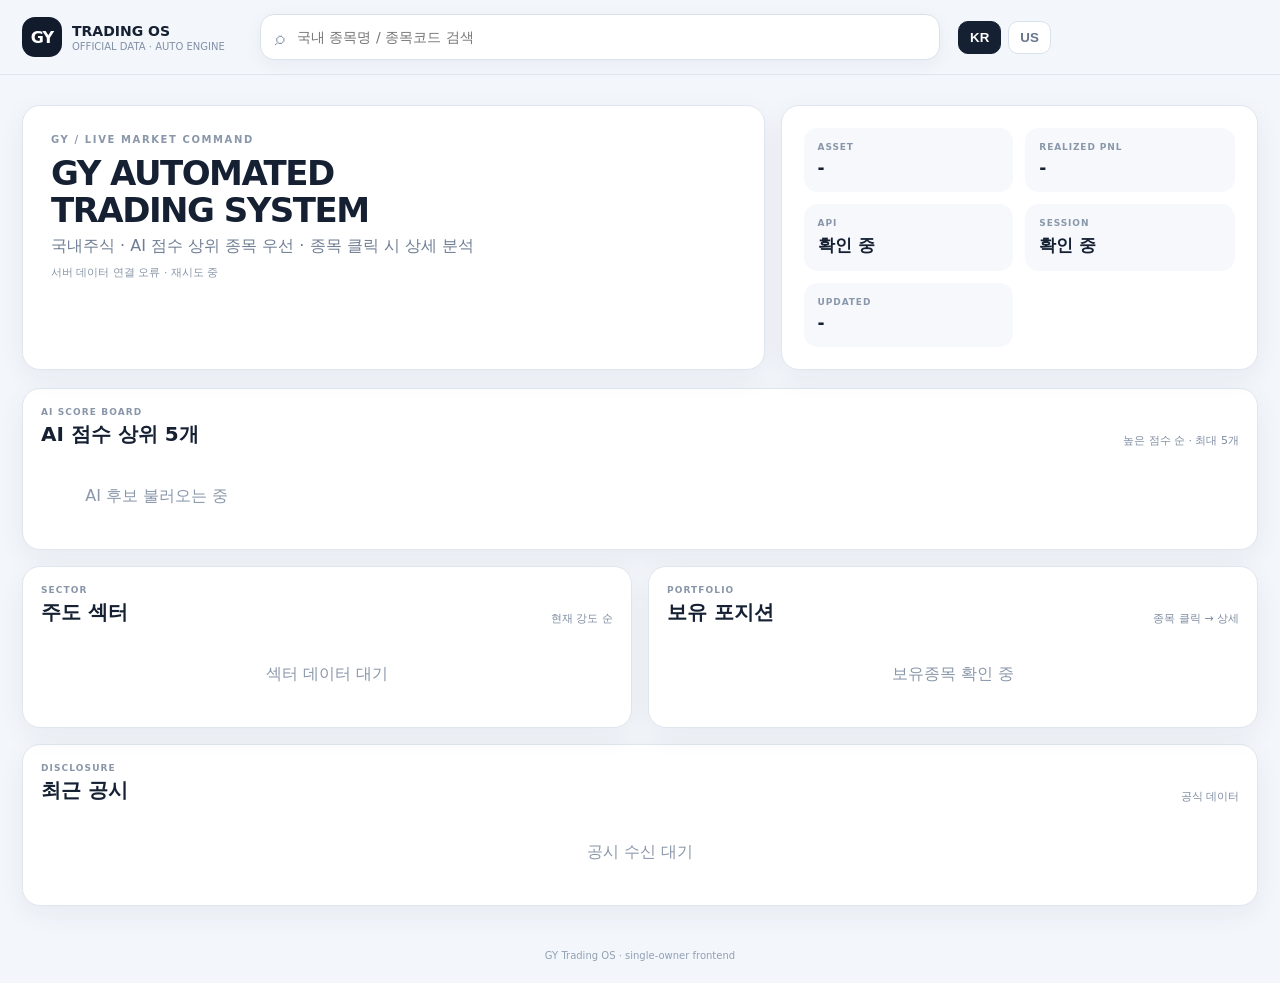
==== commit e5997caf: "Replace main page with clean single-owner frontend" ====
--- a/static/index.html
+++ b/static/index.html
@@ -3,135 +3,64 @@
 <head>
   <meta charset="utf-8">
   <meta name="viewport" content="width=device-width,initial-scale=1,viewport-fit=cover">
-  <meta name="theme-color" content="#f4f7ff">
+  <meta name="theme-color" content="#f3f6fb">
   <title>GY Trading OS</title>
-  <link rel="stylesheet" href="/static/styles.css?v=346">
-  <link rel="stylesheet" href="/static/v34.css?v=346">
-  <link rel="stylesheet" href="/static/v344.css?v=346">
-  <link rel="stylesheet" href="/static/v346.css?v=346">
+  <link rel="stylesheet" href="/static/rebuild.css?v=1">
+  <!-- runtime compatibility guards: /static/v34.css /static/v344.css /static/v346.css -->
 </head>
 <body>
-  <div class="ambient ambient-a"></div><div class="ambient ambient-b"></div><div class="ambient ambient-c"></div>
-  <header class="topbar">
-    <a class="brand" href="#homeSec"><span class="brand-mark">GY</span><span><b>TRADING OS</b><small>OFFICIAL DATA · AUTO ENGINE</small></span></a>
-    <nav class="desktop-nav">
-      <button data-scroll="marketSec">MARKET</button><button data-scroll="sectorSec">SECTOR</button>
-      <button data-scroll="scalpSec">SIGNAL</button><button data-scroll="holdingSec">PORTFOLIO</button><button data-scroll="profitSec">CALENDAR</button>
-    </nav>
-    <div class="top-actions">
-      <div class="live-chip"><i></i><span id="updatedClock">수신 대기</span></div>
-      <div class="market-switch market-switch-3" aria-label="시장 전환">
-        <button id="krModeLabel" class="mode-label active">KR</button>
-        <button id="usModeLabel" class="mode-label">US</button>
-        <button id="coinModeLabel" class="mode-label">COIN</button>
+  <header class="rb-top">
+    <div class="rb-topin">
+      <div class="rb-brand"><div class="rb-logo">GY</div><div><b>TRADING OS</b><small>OFFICIAL DATA · AUTO ENGINE</small></div></div>
+      <div class="rb-search">
+        <div class="rb-searchline"><span>⌕</span><input id="stockSearch" autocomplete="off" spellcheck="false" placeholder="국내 종목명 / 종목코드 검색"></div>
+        <div id="searchResults" class="rb-results"></div>
       </div>
+      <div class="rb-marketbtns"><button data-mode="KR" class="active">KR</button><button data-mode="US">US</button></div>
     </div>
   </header>
 
-  <main class="page">
-    <section id="homeSec" class="hero">
-      <div class="hero-copy">
-        <div class="eyebrow">GY / LIVE MARKET COMMAND</div>
-        <h1>GY AUTOMATED<br><em>TRADING SYSTEM</em></h1>
-        <p id="subtitle">NHPLUG 공식 데이터 기반 국장 수급·기술 복합 모의투자</p>
-        <div id="scheduleCard" class="session-pill">거래시간 확인 중</div>
-      </div>
-      <div class="hero-console">
-        <div class="console-glow"></div>
-        <div class="console-head"><span>ENGINE STATUS</span><b id="engineLabel">KR · AURORA MODE · 모의</b></div>
-        <div class="big-equity"><small>자산</small><strong id="equity">-</strong></div>
-        <div class="hero-metrics">
-          <div><span>API</span><b id="health">확인 중</b></div>
-          <div><span>BUDGET</span><b id="heroBudget">-</b></div>
-          <div><span>TOTAL PNL</span><b id="overallPnl">-</b></div>
-          <div><span>TOP SIGNAL</span><b id="topScalp">-</b></div>
-        </div>
-      </div>
+  <main class="rb-page">
+    <section class="rb-hero">
+      <article class="rb-card rb-hero-copy">
+        <div class="rb-eyebrow">GY / LIVE MARKET COMMAND</div>
+        <h1>GY AUTOMATED<br>TRADING SYSTEM</h1>
+        <p><span id="modeLabel">국내주식</span> · AI 점수 상위 종목 우선 · 종목 클릭 시 상세 분석</p>
+        <div id="error" class="rb-msg"></div>
+      </article>
+      <article class="rb-card rb-status">
+        <div class="rb-stat"><small>ASSET</small><b id="equity">-</b></div>
+        <div class="rb-stat"><small>REALIZED PNL</small><b id="pnl">-</b></div>
+        <div class="rb-stat"><small>API</small><b id="health">확인 중</b></div>
+        <div class="rb-stat"><small>SESSION</small><b id="session">확인 중</b></div>
+        <div class="rb-stat"><small>UPDATED</small><b id="updated">-</b></div>
+      </article>
     </section>
 
-    <section class="control-strip">
-      <div class="budget-control">
-        <div><small>오늘 운용금액</small><strong id="currentBudget">현재 운용값: -</strong></div>
-        <div class="budget-line"><input id="budget" inputmode="numeric" placeholder="비우면 자동 최대"><button id="saveBudgetBtn">SAVE</button></div>
-        <label><input id="autoMaxIfUnset" type="checkbox" checked> 미설정 시 최대금액 자동운용</label>
-      </div>
-      <div class="control-stat"><small>LEADING SECTOR</small><strong id="topSector">분석 중</strong><span id="fxNote"></span></div>
-      <div class="control-stat"><small>MODE</small><strong id="marketModeCaption">국장 주요 지수 · 공식 데이터</strong><span>시장 카드를 눌러 차트 보기</span></div>
+    <section class="rb-card rb-section">
+      <div class="rb-sectionhead"><div><small>AI SCORE BOARD</small><h2>AI 점수 상위 5개</h2></div><span>높은 점수 순 · 최대 5개</span></div>
+      <div id="top5" class="rb-grid5"><div class="rb-empty">AI 후보 불러오는 중</div></div>
     </section>
 
-    <section id="marketSec" class="section-shell market-shell">
-      <div class="section-head"><div><span class="section-index">01</span><div><small>MARKET RADAR</small><h2>시장 관제</h2></div></div><b>지수 클릭 → 공식 상세 차트</b></div>
-      <div id="sessionStatus" class="session-strip"></div>
-      <div id="markets" class="market-grid"></div>
+    <section class="rb-two">
+      <article class="rb-card rb-section">
+        <div class="rb-sectionhead"><div><small>SECTOR</small><h2>주도 섹터</h2></div><span>현재 강도 순</span></div>
+        <div id="sectors" class="rb-list"><div class="rb-empty">섹터 데이터 대기</div></div>
+      </article>
+      <article class="rb-card rb-section">
+        <div class="rb-sectionhead"><div><small>PORTFOLIO</small><h2>보유 포지션</h2></div><span>종목 클릭 → 상세</span></div>
+        <div id="positions" class="rb-list"><div class="rb-empty">보유종목 확인 중</div></div>
+      </article>
     </section>
 
-    <section class="split-grid">
-      <div id="sectorSec" class="section-shell">
-        <div class="section-head"><div><span class="section-index">02</span><div><small>FLOW TREEMAP · 100%</small><h2>주도 섹터</h2></div></div><b id="sectorCaption">수급이 몰린 곳을 100% 기준으로 시각화</b></div>
-        <div class="sector-toolbar">
-          <div class="flow-tabs" role="tablist">
-            <button class="flow-tab active" data-sector-metric="composite">종합</button>
-            <button class="flow-tab" data-sector-metric="foreign">외국인</button>
-            <button class="flow-tab" data-sector-metric="institution">기관</button>
-            <button class="flow-tab" data-sector-metric="program">프로그램</button>
-            <button class="flow-tab" data-sector-metric="person_exit">개인이탈</button>
-          </div>
-          <span id="sectorCoverage" class="coverage-note">분석 범위 확인 중</span>
-        </div>
-        <div id="sectors" class="flow-treemap"></div>
-        <div class="flow-explain">각 탭의 양(+) 수급을 합계 100%로 환산합니다. 종합은 외국인 35% · 기관 35% · 프로그램 20% · 개인이탈 10%의 GY 수급강도입니다.</div>
-      </div>
-      <aside class="section-shell event-panel">
-        <div class="section-head"><div><span class="section-index">LIVE</span><div><small>OFFICIAL DISCLOSURE · AUTO</small><h2>공시</h2></div></div><b id="eventStatus">공시 대기</b></div>
-        <div id="eventList" class="event-list"></div>
-      </aside>
-    </section>
-
-    <section id="scalpSec" class="section-shell signals-shell">
-      <div class="section-head"><div><span class="section-index">03</span><div><small>AI SIGNAL BOARD</small><h2 id="scalpTitle">국장 단타 탐지</h2></div></div><b id="scalpCaption">체결강도 · 수급 · 섹터 · 기술 · 공시</b></div>
-      <div id="candidateClosed" class="closed-board hide"><strong>장 종료</strong></div>
-      <div class="signal-columns" id="candidateZone">
-        <div class="signal-column"><div class="column-title"><span>FAST SIGNAL</span><b>단타 후보</b></div><div id="scalpList" class="candidate-list"></div></div>
-        <div id="smartSec" class="signal-column"><div class="column-title"><span>SMART MONEY</span><b>수급 매집 후보</b></div><div id="smartList" class="candidate-list"></div></div>
-      </div>
-      <button id="smartNavBtn" class="hide" aria-hidden="true"></button>
-    </section>
-
-    <section id="holdingSec" class="section-shell">
-      <div class="section-head"><div><span class="section-index">04</span><div><small>PORTFOLIO</small><h2>보유 포지션</h2></div></div><b id="heldCost"></b></div>
-      <div id="positions" class="positions-grid"></div>
-    </section>
-
-    <section id="profitSec" class="section-shell calendar-shell">
-      <div class="section-head"><div><span class="section-index">05</span><div><small>PNL × MACRO CALENDAR</small><h2>손익 & 중요 일정</h2></div></div><b>FOMC · CPI · NFP · PPI</b></div>
-      <div class="calendar-layout">
-        <div class="calendar-main">
-          <div class="calendar-toolbar"><button id="prevMonthBtn">‹</button><strong id="profitMonthTitle">-</strong><button id="nextMonthBtn">›</button></div>
-          <div class="macro-legend"><span class="tag fomc">FOMC</span><span class="tag cpi">CPI</span><span class="tag nfp">NFP</span><span class="tag ppi">PPI</span><small>표시시간은 한국시간(KST)</small></div>
-          <div class="weekday-row"><div>일</div><div>월</div><div>화</div><div>수</div><div>목</div><div>금</div><div>토</div></div>
-          <div id="profitCalendar" class="calendar-grid"></div>
-        </div>
-        <aside class="calendar-detail">
-          <small>SELECTED DAY</small><div id="profitSummary" class="profit-summary">날짜를 누르면 손익과 일정을 함께 표시합니다.</div>
-          <div id="macroDetailList"></div><div id="profitDetailList"></div>
-          <div class="upcoming-head"><small>UPCOMING HIGH IMPACT</small></div><div id="upcomingMacroList"></div>
-        </aside>
-      </div>
+    <section class="rb-card rb-section">
+      <div class="rb-sectionhead"><div><small>DISCLOSURE</small><h2>최근 공시</h2></div><span>공식 데이터</span></div>
+      <div id="events" class="rb-list"><div class="rb-empty">공시 수신 대기</div></div>
     </section>
   </main>
 
-  <div id="sectorModal" class="sector-modal hide" aria-hidden="true">
-    <div class="sector-modal-backdrop" data-sector-close></div>
-    <section class="sector-modal-card" role="dialog" aria-modal="true" aria-labelledby="sectorModalTitle">
-      <div class="sector-modal-head"><div><small>SECTOR CONSTITUENTS</small><h2 id="sectorModalTitle">섹터</h2><p id="sectorModalSummary">불러오는 중</p></div><button class="sector-close" data-sector-close>×</button></div>
-      <div id="sectorMemberList" class="sector-member-list"></div>
-    </section>
-  </div>
-  <nav class="mobile-dock"><button data-scroll="marketSec">◎<small>지수</small></button><button data-scroll="sectorSec">◇<small>섹터</small></button><button data-scroll="scalpSec">↗<small>신호</small></button><button data-scroll="holdingSec">▣<small>보유</small></button><button data-scroll="profitSec">◫<small>일정</small></button></nav>
-
-  <!-- v34.6 direct load: do not depend on runtime HTML mutation for search/disclosure/design -->
-  <script src="/static/app.js?v=346"></script>
-  <script src="/static/v34.js?v=346"></script>
-  <script src="/static/v344.js?v=346"></script>
+  <footer class="rb-footer">GY Trading OS · single-owner frontend</footer>
+  <script src="/static/rebuild.js?v=1"></script>
+  <!-- runtime compatibility guards: /static/v34.js /static/v344.js -->
 </body>
 </html>
--- a/static/rebuild.css
+++ b/static/rebuild.css
@@ -0,0 +1 @@
+*{box-sizing:border-box}html{scroll-behavior:smooth}body{margin:0;background:#f3f6fb;color:#152033;font-family:Inter,ui-sans-serif,system-ui,-apple-system,BlinkMacSystemFont,"Segoe UI",sans-serif}.hide{display:none!important}.rb-top{position:sticky;top:0;z-index:1000;border-bottom:1px solid #dfe6ef;background:rgba(243,246,251,.96);backdrop-filter:blur(14px)}.rb-topin{max-width:1440px;margin:0 auto;padding:14px 22px;display:flex;align-items:center;gap:18px}.rb-brand{display:flex;align-items:center;gap:10px;min-width:220px}.rb-logo{width:40px;height:40px;border-radius:13px;display:grid;place-items:center;background:#111b2c;color:#fff;font-weight:900;letter-spacing:-1px}.rb-brand b{display:block;font-size:14px}.rb-brand small{display:block;color:#8290a5;font-size:10px;margin-top:2px}.rb-search{position:relative;flex:1;max-width:680px}.rb-searchline{height:46px;border:1px solid #d8e1ec;border-radius:14px;background:#fff;display:flex;align-items:center;gap:10px;padding:0 14px;box-shadow:0 5px 18px rgba(37,57,84,.05)}.rb-searchline span{font-size:19px;color:#8997aa}.rb-searchline input{width:100%;border:0;outline:0;background:transparent;color:#152033;font:inherit;font-size:14px}.rb-results{display:none;position:absolute;left:0;right:0;top:54px;max-height:430px;overflow:auto;border:1px solid #d8e1ec;border-radius:14px;background:#fff;box-shadow:0 22px 48px rgba(22,39,64,.16);padding:8px;z-index:1100}.rb-results.open{display:block}.rb-result{width:100%;border:0;background:#fff;border-radius:10px;display:flex;align-items:center;justify-content:space-between;gap:12px;padding:11px 12px;text-align:left;cursor:pointer}.rb-result:hover{background:#f4f7fb}.rb-result b,.rb-result small{display:block}.rb-result b{font-size:13px}.rb-result small{margin-top:3px;color:#8290a5;font-size:10px}.rb-result em{font-style:normal;color:#65758d;font-size:11px;white-space:nowrap}.rb-marketbtns{display:flex;gap:7px}.rb-marketbtns button{border:1px solid #d8e1ec;background:#fff;color:#65758d;border-radius:10px;padding:8px 11px;font-weight:800;cursor:pointer}.rb-marketbtns button.active{background:#152033;color:#fff;border-color:#152033}.rb-page{max-width:1440px;margin:0 auto;padding:22px}.rb-hero{display:grid;grid-template-columns:1.4fr .9fr;gap:16px;margin:8px 0 18px}.rb-card{background:#fff;border:1px solid #e0e6ef;border-radius:18px;box-shadow:0 8px 28px rgba(29,45,70,.06)}.rb-hero-copy{padding:28px}.rb-eyebrow{font-size:10px;letter-spacing:1.6px;color:#8a97aa;font-weight:900}.rb-hero h1{font-size:34px;line-height:1.08;margin:10px 0 8px;letter-spacing:-1.5px}.rb-hero p{margin:0;color:#6f7e93}.rb-status{padding:22px;display:grid;grid-template-columns:repeat(2,1fr);gap:12px}.rb-stat{padding:14px;border-radius:14px;background:#f6f8fc}.rb-stat small{display:block;color:#8a97aa;font-size:9px;font-weight:900;letter-spacing:.9px}.rb-stat b{display:block;margin-top:6px;font-size:17px}.rb-section{margin-top:16px;padding:18px}.rb-sectionhead{display:flex;align-items:end;justify-content:space-between;gap:14px;margin-bottom:14px}.rb-sectionhead small{display:block;color:#8996a9;font-size:9px;font-weight:900;letter-spacing:1.1px}.rb-sectionhead h2{margin:4px 0 0;font-size:20px}.rb-sectionhead span{font-size:11px;color:#7d8ba0}.rb-grid5{display:grid;grid-template-columns:repeat(5,minmax(0,1fr));gap:10px}.rb-signal{padding:15px;border:1px solid #e2e7ef;border-radius:15px;background:#fbfcfe;cursor:pointer;min-height:150px}.rb-signal:hover{border-color:#bfcadd;box-shadow:0 8px 22px rgba(34,54,82,.07)}.rb-signaltop{display:flex;align-items:flex-start;justify-content:space-between;gap:8px}.rb-rank{font-size:11px;color:#8b98aa}.rb-signal h3{font-size:14px;margin:4px 0 2px}.rb-signal small{color:#8996a8}.rb-score{min-width:47px;height:47px;border-radius:14px;background:#152033;color:#fff;display:grid;place-items:center;font-size:18px;font-weight:900}.rb-reasons{display:flex;flex-wrap:wrap;gap:5px;margin-top:12px}.rb-pill{padding:5px 7px;border-radius:999px;background:#eef3f8;color:#607087;font-size:9px}.rb-empty{padding:24px;text-align:center;color:#8a97aa}.rb-two{display:grid;grid-template-columns:1fr 1fr;gap:16px}.rb-list{display:grid;gap:8px}.rb-row{display:flex;align-items:center;justify-content:space-between;gap:12px;padding:12px;border:1px solid #e2e7ef;border-radius:12px;background:#fbfcfe}.rb-row b,.rb-row small{display:block}.rb-row small{margin-top:3px;color:#8a97aa}.rb-pos{color:#07956c}.rb-neg{color:#d34e65}.rb-footer{padding:22px;text-align:center;color:#91a0b4;font-size:10px}.rb-detailtop{max-width:1280px;margin:0 auto;padding:20px 22px;display:flex;align-items:center;justify-content:space-between;gap:16px}.rb-back{border:1px solid #d9e1eb;background:#fff;border-radius:10px;padding:9px 12px;cursor:pointer;font-weight:800}.rb-detailpage{max-width:1280px;margin:0 auto;padding:0 22px 54px}.rb-detailhero{display:flex;align-items:end;justify-content:space-between;gap:18px;padding:22px;margin-top:12px}.rb-detailhero h1{margin:4px 0 4px;font-size:28px}.rb-price{font-size:28px;font-weight:900}.rb-tfs{display:flex;gap:6px;flex-wrap:wrap}.rb-tfs button{border:1px solid #d8e1ec;background:#fff;border-radius:9px;padding:7px 10px;cursor:pointer;font-weight:800;color:#65758d}.rb-tfs button.active{background:#152033;color:#fff;border-color:#152033}.rb-chartwrap{height:460px;position:relative}.rb-chartwrap canvas{width:100%;height:100%;display:block}.rb-scoregrid{display:grid;grid-template-columns:repeat(5,1fr);gap:8px}.rb-scoretile{padding:14px;border-radius:12px;background:#f5f8fb;text-align:center}.rb-scoretile span{display:block;color:#8391a5;font-size:10px}.rb-scoretile b{display:block;margin-top:5px;font-size:19px}.rb-scoretile.active{background:#152033;color:#fff}.rb-scoretile.active span{color:#c9d2df}.rb-break{display:grid;gap:8px}.rb-breakrow{display:grid;grid-template-columns:100px 1fr 48px;gap:8px;align-items:center}.rb-breakrow span{font-size:11px}.rb-breakbar{height:8px;border-radius:999px;background:#edf1f6;overflow:hidden}.rb-breakbar i{display:block;height:100%;background:#6e7f95}.rb-event{padding:12px;border:1px solid #e2e7ef;border-radius:12px;background:#fbfcfe}.rb-event+.rb-event{margin-top:8px}.rb-event small{color:#8a97aa}.rb-event a{color:#405b80;text-decoration:none;font-weight:800;font-size:11px}.rb-flowgrid{display:grid;grid-template-columns:repeat(5,1fr);gap:8px}.rb-flowgrid div{padding:12px;border-radius:11px;background:#f5f8fb}.rb-flowgrid span,.rb-flowgrid b{display:block}.rb-flowgrid span{font-size:10px;color:#8391a5}.rb-flowgrid b{margin-top:5px}.rb-msg{padding:8px 0;color:#8795a8;font-size:11px}@media(max-width:980px){.rb-hero{grid-template-columns:1fr}.rb-grid5{grid-template-columns:repeat(2,minmax(0,1fr))}.rb-two{grid-template-columns:1fr}.rb-marketbtns{display:none}}@media(max-width:720px){.rb-topin{padding:10px 12px;display:block}.rb-brand{min-width:0;margin-bottom:9px}.rb-search{max-width:none}.rb-page,.rb-detailpage{padding-left:12px;padding-right:12px}.rb-hero-copy{padding:20px}.rb-hero h1{font-size:27px}.rb-status{padding:14px}.rb-grid5{grid-template-columns:1fr}.rb-section{padding:14px}.rb-detailtop{padding:12px}.rb-detailhero{align-items:flex-start;flex-direction:column}.rb-chartwrap{height:380px}.rb-scoregrid{grid-template-columns:repeat(5,1fr);gap:5px}.rb-scoretile{padding:10px 4px}.rb-flowgrid{grid-template-columns:repeat(2,1fr)}.rb-breakrow{grid-template-columns:82px 1fr 42px}}
